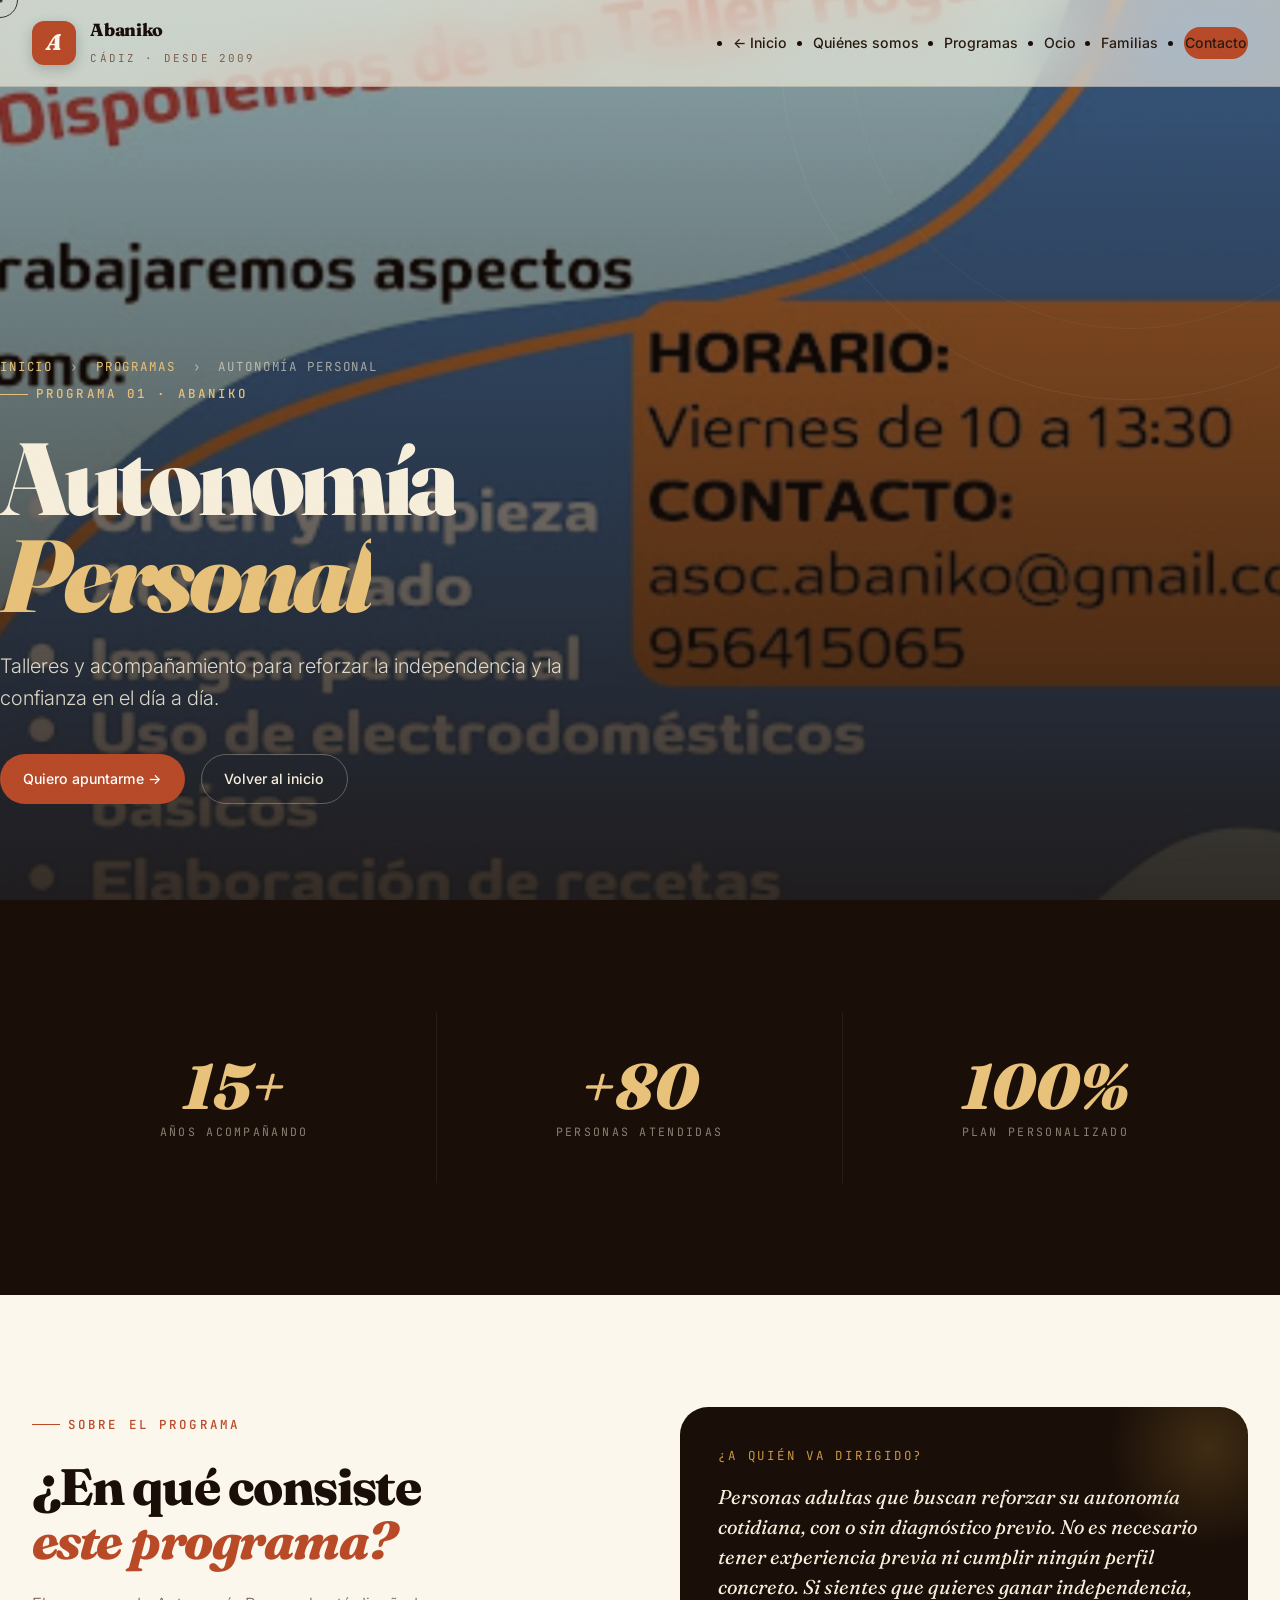
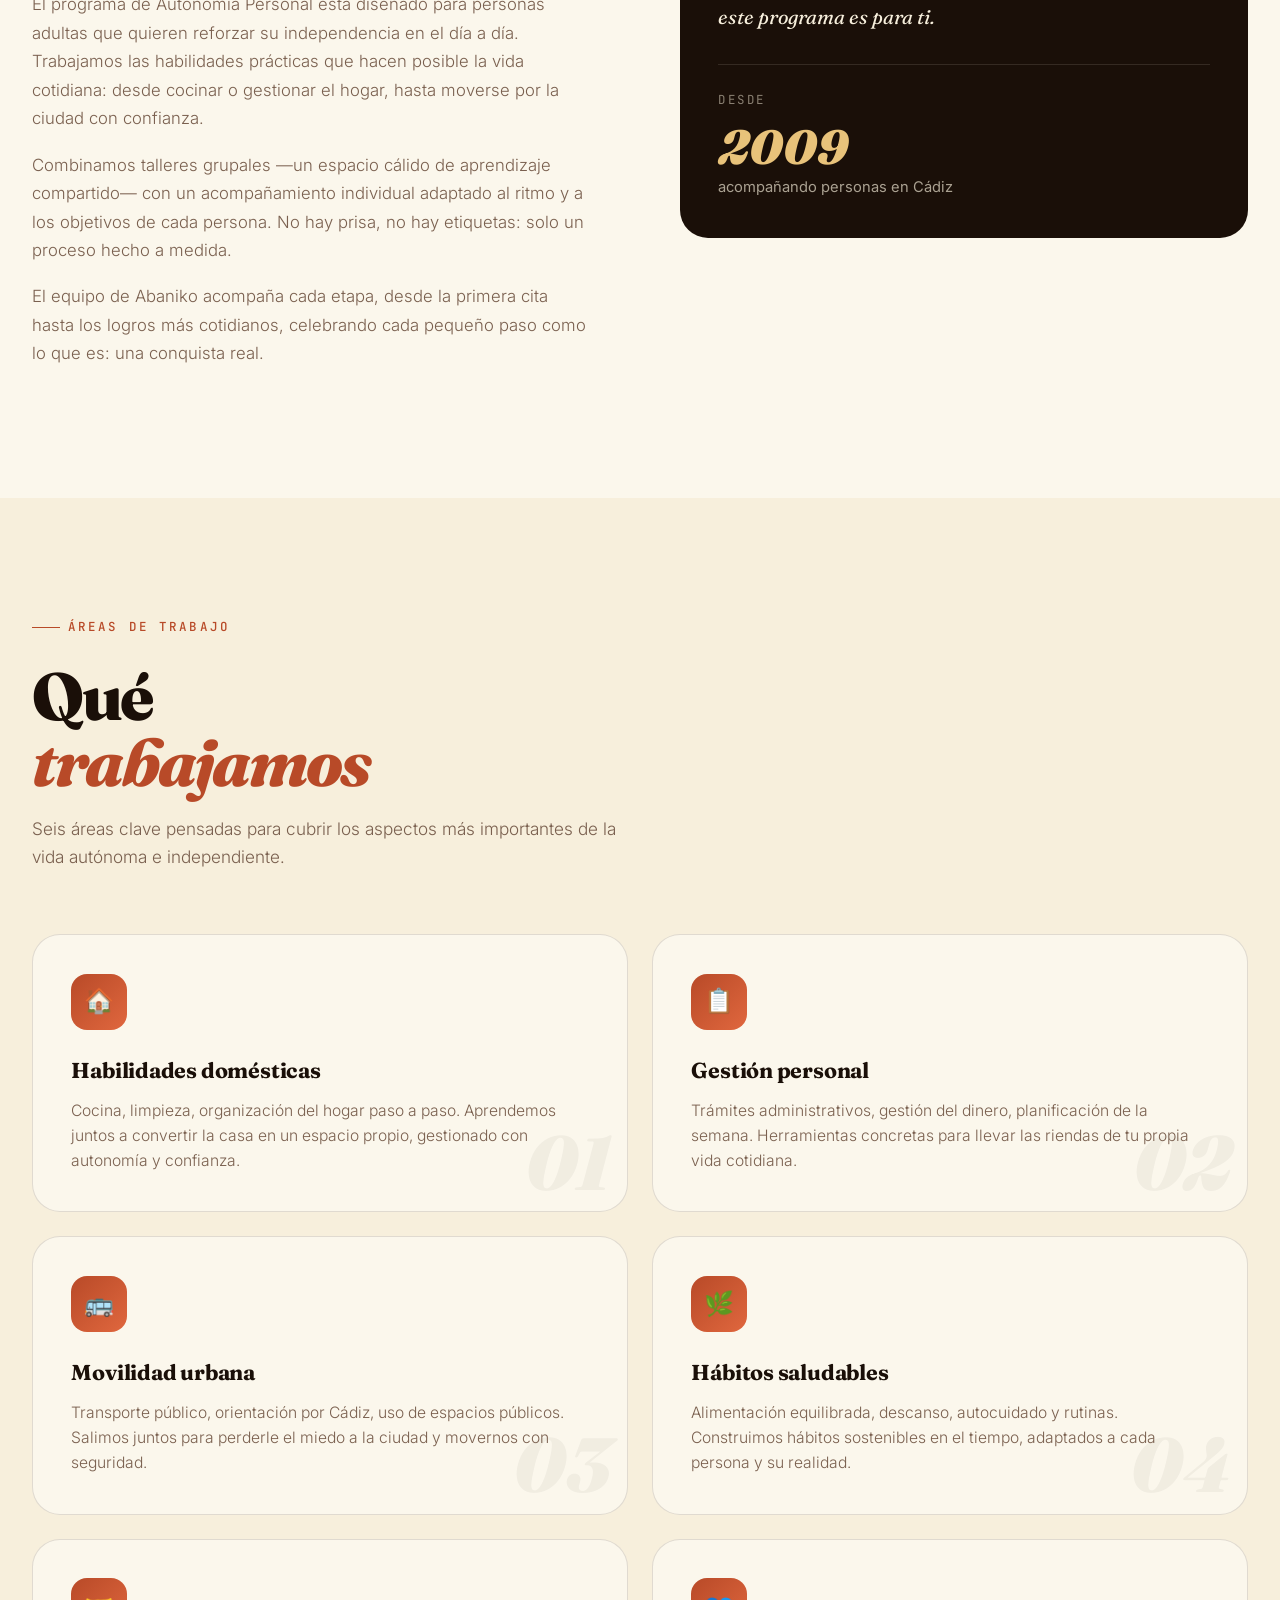
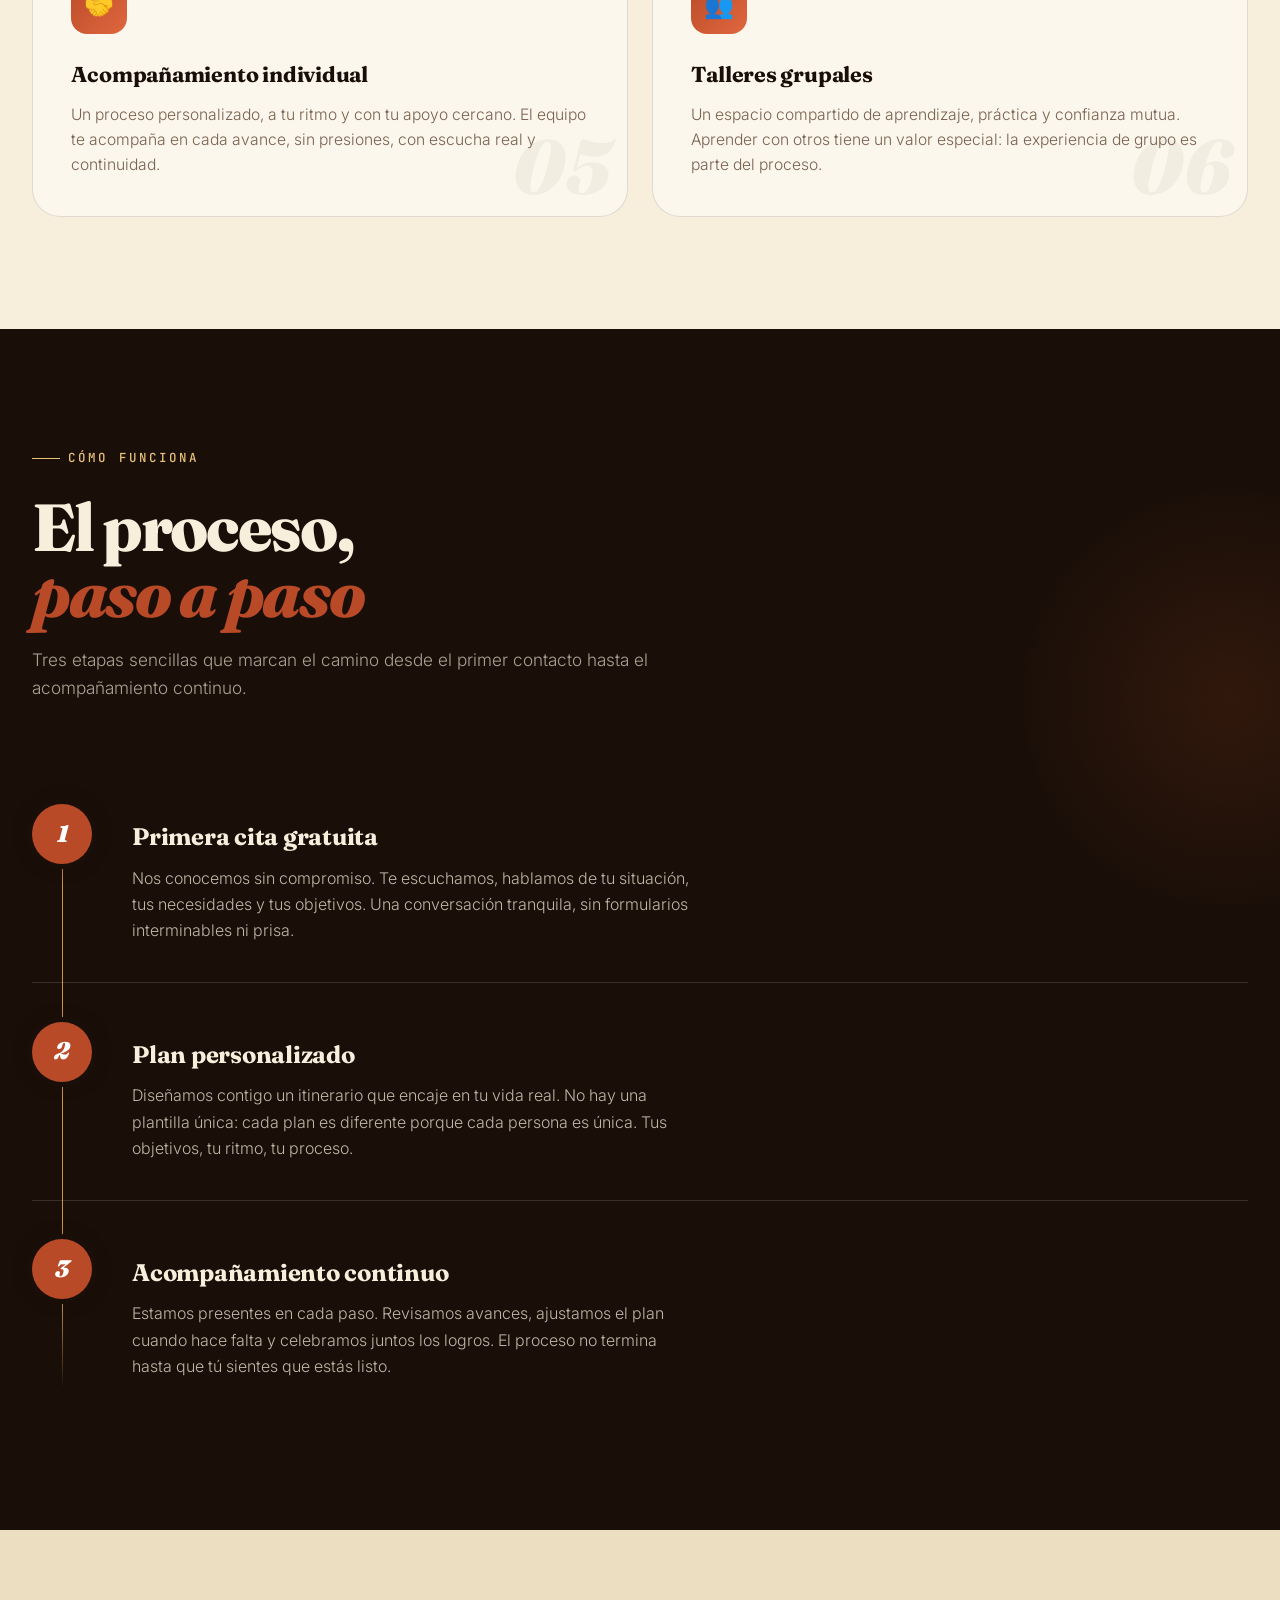
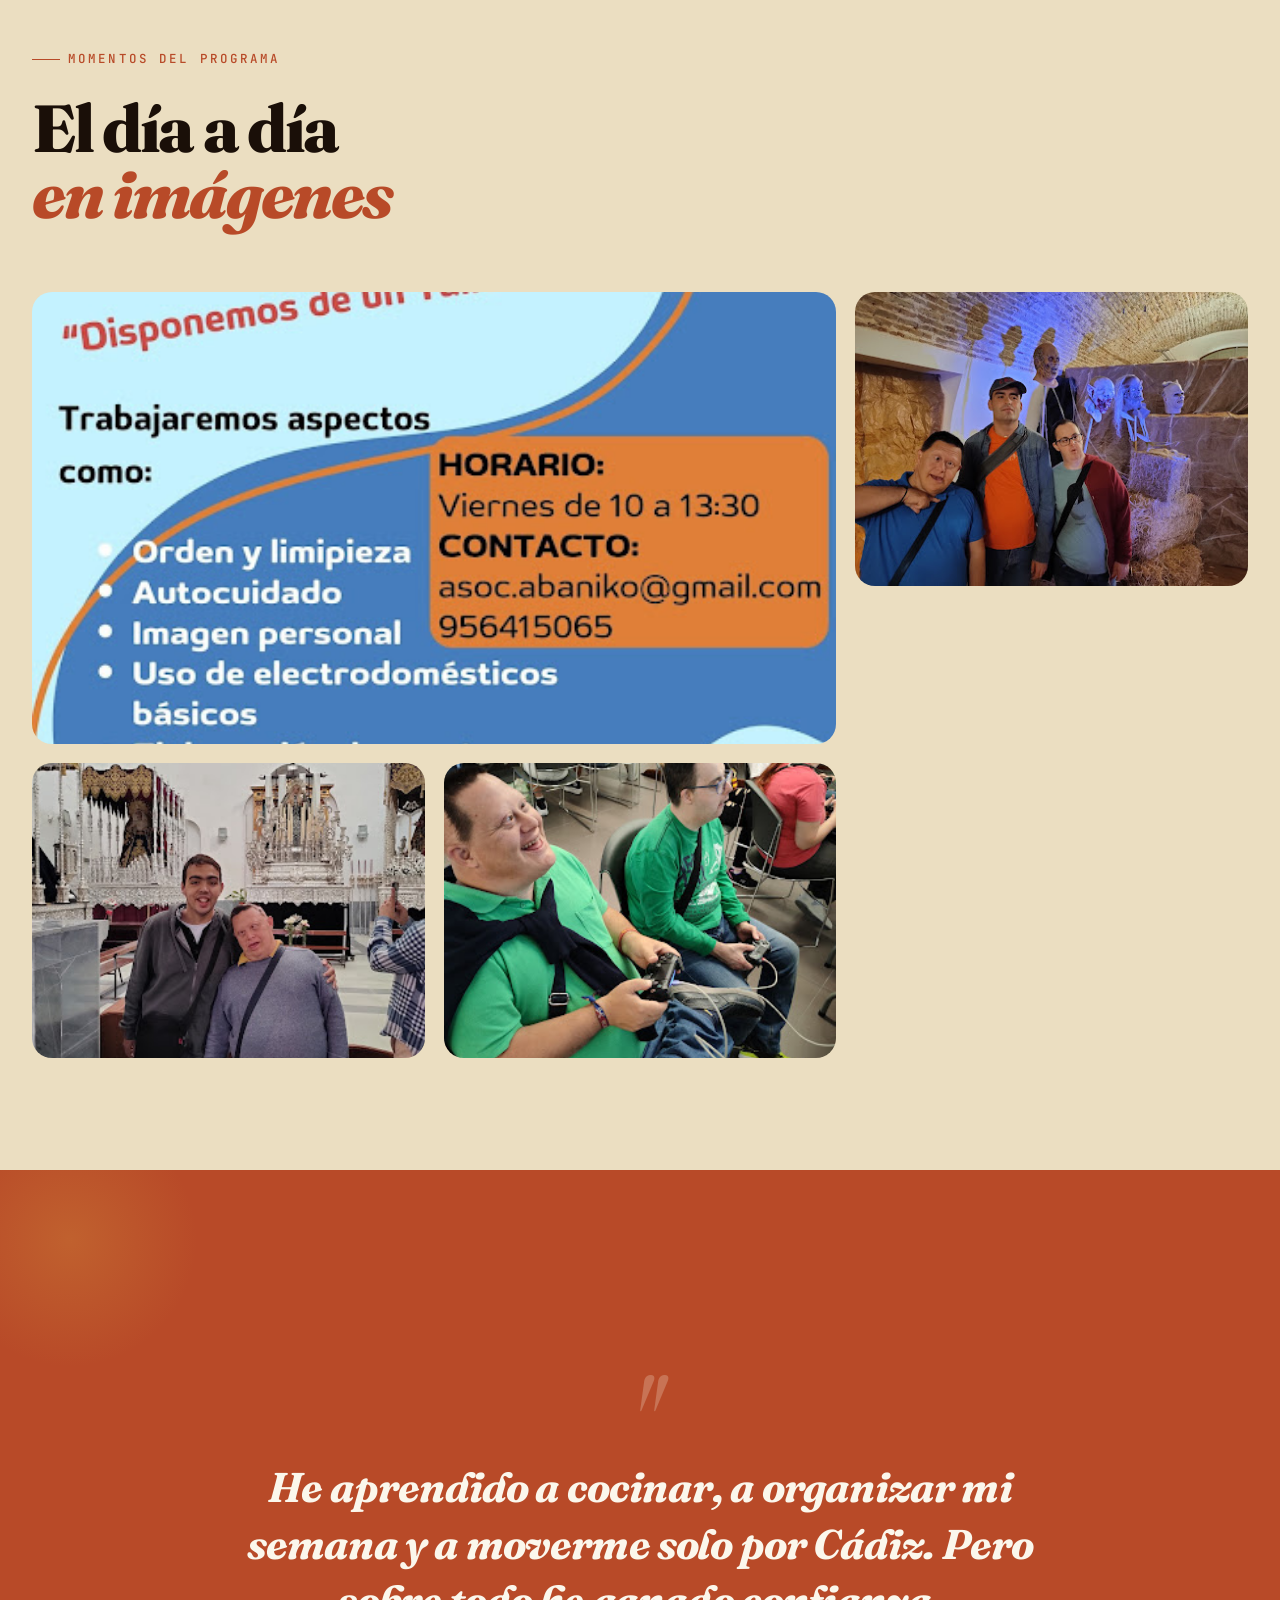
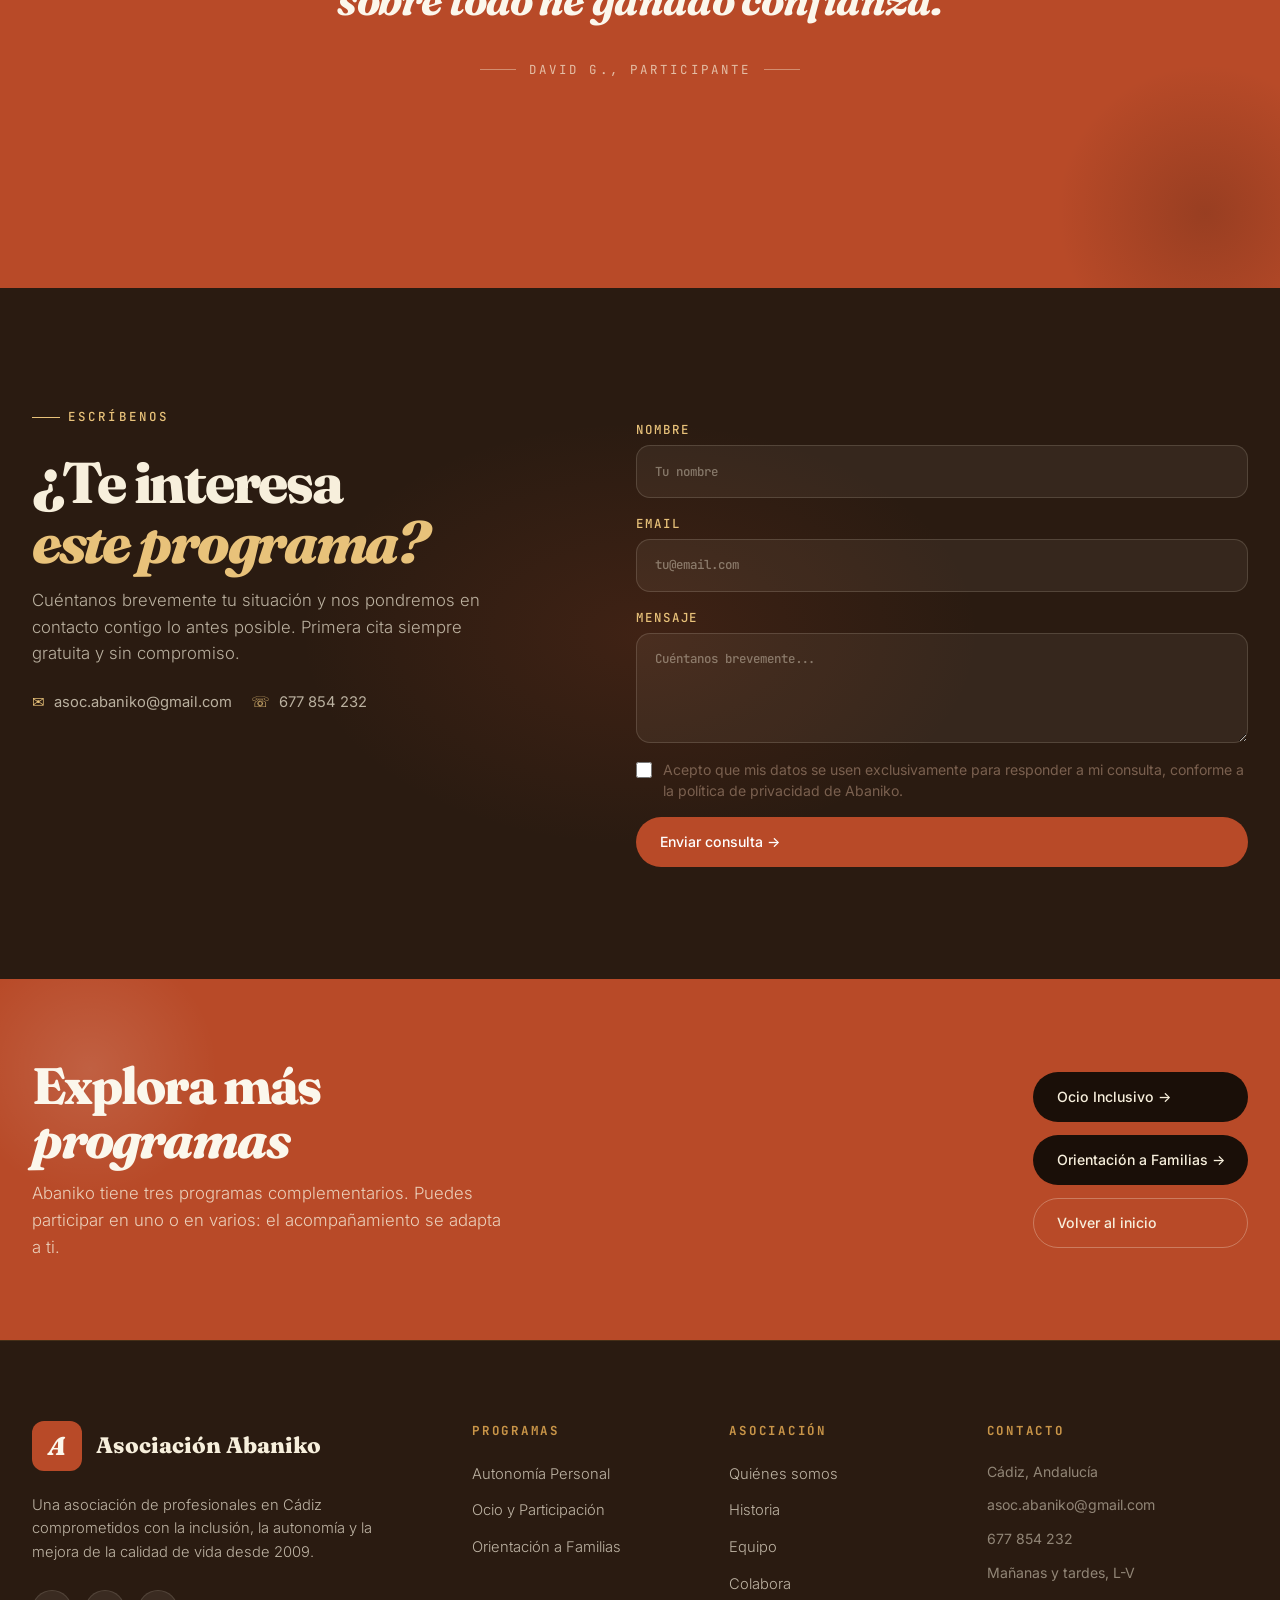
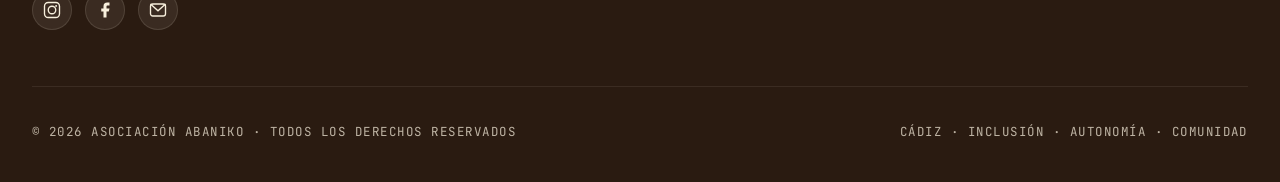
==== autonomia.html @ 0190e22e "actualizado" ====
<!DOCTYPE html>
<html lang="es">
<head>
<meta charset="UTF-8">
<meta name="viewport" content="width=device-width, initial-scale=1.0">
<meta name="description" content="Programa de Autonomía Personal · Asociación Abaniko, Cádiz. Talleres y acompañamiento para reforzar la independencia y la confianza en el día a día.">
<meta name="keywords" content="autonomía personal, Asociación Abaniko, talleres independencia, habilidades domésticas, Cádiz, discapacidad, acompañamiento">
<meta name="author" content="Asociación Abaniko">
<meta name="robots" content="index, follow">
<meta name="theme-color" content="#B84A28">
<title>Autonomía Personal · Asociación Abaniko</title>

<!-- Open Graph -->
<meta property="og:type" content="website">
<meta property="og:locale" content="es_ES">
<meta property="og:url" content="https://www.asociacionabaniko.org/autonomia.html">
<meta property="og:title" content="Autonomía Personal · Asociación Abaniko">
<meta property="og:description" content="Talleres y acompañamiento para reforzar la independencia y la confianza en el día a día. Asociación Abaniko, Cádiz.">
<meta property="og:site_name" content="Asociación Abaniko">
<meta property="og:image" content="https://www.asociacionabaniko.org/assets/images/autonomia-domestica.jpg">
<meta property="og:image:width" content="1200">
<meta property="og:image:height" content="630">

<!-- Twitter Card -->
<meta name="twitter:card" content="summary_large_image">
<meta name="twitter:title" content="Autonomía Personal · Asociación Abaniko">
<meta name="twitter:description" content="Talleres y acompañamiento para reforzar la independencia en el día a día. Abaniko, Cádiz.">
<meta name="twitter:image" content="https://www.asociacionabaniko.org/assets/images/autonomia-domestica.jpg">

<link rel="canonical" href="https://www.asociacionabaniko.org/autonomia.html">
<link rel="manifest" href="manifest.json">

<script type="application/ld+json">
{
  "@context": "https://schema.org",
  "@graph": [
    {
      "@type": "NGO",
      "@id": "https://www.asociacionabaniko.org/#org",
      "name": "Asociación Abaniko",
      "url": "https://www.asociacionabaniko.org",
      "telephone": "+34677854232",
      "email": "asoc.abaniko@gmail.com",
      "foundingDate": "2009",
      "address": { "@type": "PostalAddress", "addressLocality": "Cádiz", "addressRegion": "Andalucía", "addressCountry": "ES" },
      "sameAs": ["https://www.instagram.com/asociacionabaniko/", "https://www.facebook.com/asociacionabaniko"]
    },
    {
      "@type": "WebPage",
      "url": "https://www.asociacionabaniko.org/autonomia.html",
      "name": "Autonomía Personal · Asociación Abaniko",
      "description": "Talleres y acompañamiento para reforzar la independencia y la confianza en el día a día.",
      "inLanguage": "es",
      "publisher": { "@id": "https://www.asociacionabaniko.org/#org" }
    }
  ]
}
</script>
<link rel="icon" type="image/svg+xml" href="data:image/svg+xml,%3Csvg xmlns='http://www.w3.org/2000/svg' viewBox='0 0 32 32'%3E%3Crect width='32' height='32' rx='8' fill='%23B84A28'/%3E%3Ctext x='16' y='24' text-anchor='middle' font-family='Georgia%2C serif' font-size='22' font-weight='900' font-style='italic' fill='%23F7EFDC'%3EA%3C%2Ftext%3E%3C%2Fsvg%3E">

<link rel="preconnect" href="https://fonts.googleapis.com">
<link rel="preconnect" href="https://fonts.gstatic.com" crossorigin>
<link href="https://fonts.googleapis.com/css2?family=Fraunces:ital,opsz,wght@0,9..144,400;0,9..144,600;0,9..144,800;0,9..144,900;1,9..144,700;1,9..144,900&family=Inter:wght@300;400;500;600&family=JetBrains+Mono:wght@400;500&display=swap" rel="stylesheet">

<link rel="stylesheet" href="assets/program-page.css">

<style>
  :root {
    --page-accent:   #B84A28;
    --page-accent-d: #7E2F18;
    --page-accent-l: #E0673E;
  }
</style>
</head>
<body>

<!-- Skip to content -->
<a href="#main-content" class="skip-nav">Saltar al contenido</a>

<!-- Cursor -->
<div id="cursor" aria-hidden="true"></div>
<div id="cursor-dot" aria-hidden="true"></div>

<!-- Scroll progress -->
<div id="scroll-progress" role="progressbar" aria-hidden="true"></div>

<!-- Back to top -->
<button id="back-top" aria-label="Volver arriba">↑</button>

<!-- Floating contact -->
<div class="float-contact" id="floatContact" aria-label="Contacto rápido">
  <a href="https://wa.me/34677854232?text=Hola%2C%20me%20interesa%20saber%20m%C3%A1s%20sobre%20los%20programas%20de%20Abaniko"
     class="float-contact-btn fc-wa" data-tip="WhatsApp"
     aria-label="Contactar por WhatsApp" target="_blank" rel="noopener">
    <svg viewBox="0 0 24 24" width="24" height="24" fill="#fff" aria-hidden="true"><path d="M17.472 14.382c-.297-.149-1.758-.867-2.03-.967-.273-.099-.471-.148-.67.15-.197.297-.767.966-.94 1.164-.173.199-.347.223-.644.075-.297-.15-1.255-.463-2.39-1.475-.883-.788-1.48-1.761-1.653-2.059-.173-.297-.018-.458.13-.606.134-.133.298-.347.446-.52.149-.174.198-.298.298-.497.099-.198.05-.371-.025-.52-.075-.149-.669-1.612-.916-2.207-.242-.579-.487-.5-.669-.51-.173-.008-.371-.01-.57-.01-.198 0-.52.074-.792.372-.272.297-1.04 1.016-1.04 2.479 0 1.462 1.065 2.875 1.213 3.074.149.198 2.096 3.2 5.077 4.487.709.306 1.262.489 1.694.625.712.227 1.36.195 1.871.118.571-.085 1.758-.719 2.006-1.413.248-.694.248-1.289.173-1.413-.074-.124-.272-.198-.57-.347m-5.421 7.403h-.004a9.87 9.87 0 01-5.031-1.378l-.361-.214-3.741.982.998-3.648-.235-.374a9.86 9.86 0 01-1.51-5.26c.001-5.45 4.436-9.884 9.888-9.884 2.64 0 5.122 1.03 6.988 2.898a9.825 9.825 0 012.893 6.994c-.003 5.45-4.437 9.884-9.885 9.884m8.413-18.297A11.815 11.815 0 0012.05 0C5.495 0 .16 5.335.157 11.892c0 2.096.547 4.142 1.588 5.945L.057 24l6.305-1.654a11.882 11.882 0 005.683 1.448h.005c6.554 0 11.89-5.335 11.893-11.893a11.821 11.821 0 00-3.48-8.413z"/></svg>
  </a>
  <a href="tel:+34677854232" class="float-contact-btn fc-ph" data-tip="Llamar"
     aria-label="Llamar a Abaniko">
    <svg viewBox="0 0 24 24" width="22" height="22" fill="none" stroke="#fff" stroke-width="2" stroke-linecap="round" stroke-linejoin="round" aria-hidden="true"><path d="M22 16.92v3a2 2 0 01-2.18 2 19.79 19.79 0 01-8.63-3.07A19.5 19.5 0 013.7 10.16a19.79 19.79 0 01-3.07-8.67A2 2 0 012.61 2h3a2 2 0 012 1.72 12.84 12.84 0 00.7 2.81 2 2 0 01-.45 2.11L6.91 9.57a16 16 0 006 6l.94-.94a2 2 0 012.11-.45 12.84 12.84 0 002.81.7A2 2 0 0122 16.92z"/></svg>
  </a>
</div>

<!-- ════════════ HEADER ════════════ -->
<header class="site-header" id="siteHeader" role="banner">
  <nav class="nav-inner" aria-label="Navegación principal">
    <a href="index.html" class="brand" aria-label="Asociación Abaniko — Inicio">
      <div class="brand-mark" aria-hidden="true">A</div>
      <div class="brand-text">
        <strong>Abaniko</strong>
        <span>Cádiz · Desde 2009</span>
      </div>
    </a>

    <button class="nav-toggle" id="navToggle" aria-expanded="false" aria-controls="navLinks" aria-label="Abrir menú">
      <span></span><span></span><span></span>
    </button>

    <ul class="nav-links" id="navLinks" role="list">
      <li><a href="index.html">← Inicio</a></li>
      <li><a href="index.html#quienes-somos">Quiénes somos</a></li>
      <li><a href="index.html#programas">Programas</a></li>
      <li><a href="ocio.html">Ocio</a></li>
      <li><a href="familias.html">Familias</a></li>
      <li><a href="#contacto" class="btn btn-primary"><span>Contacto</span></a></li>
    </ul>
  </nav>
</header>

<main id="main-content">

<!-- ════════════ HERO ════════════ -->
<section class="pp-hero" aria-labelledby="hero-title">
  <div class="pp-hero-bg" style="background-image: url('assets/images/autonomia-domestica.jpg');" role="img" aria-label="Persona practicando habilidades domésticas"></div>
  <div class="pp-hero-overlay" aria-hidden="true"></div>
  <div class="pp-hero-arc" aria-hidden="true"></div>

  <div class="pp-hero-content shell">
    <div class="pp-breadcrumb" aria-label="Miga de pan">
      <a href="index.html">Inicio</a>
      <span aria-hidden="true">›</span>
      <a href="index.html#programas">Programas</a>
      <span aria-hidden="true">›</span>
      Autonomía Personal
    </div>

    <span class="eyebrow">Programa 01 · Abaniko</span>

    <h1 id="hero-title">
      <span class="sw-word"><span class="sw-inner">Autonomía</span></span>
      <br>
      <em><span class="sw-word"><span class="sw-inner">Personal</span></span></em>
    </h1>

    <p class="pp-hero-subtitle">
      Talleres y acompañamiento para reforzar la independencia y la confianza en el día a día.
    </p>

    <div class="pp-hero-actions">
      <a href="#contacto" class="btn btn-primary"><span>Quiero apuntarme →</span></a>
      <a href="index.html" class="btn btn-outline-light"><span>Volver al inicio</span></a>
    </div>
  </div>
</section>

<!-- ════════════ NUMBERS ════════════ -->
<section class="pp-numbers" aria-label="Cifras del programa">
  <div class="shell pp-numbers-grid">
    <div class="pp-number-item">
      <span class="pp-number-val"><span class="pn-counter" data-target="15">0</span>+</span>
      <span class="pp-number-label">Años acompañando</span>
    </div>
    <div class="pp-number-item">
      <span class="pp-number-val">+<span class="pn-counter" data-target="80">0</span></span>
      <span class="pp-number-label">Personas atendidas</span>
    </div>
    <div class="pp-number-item">
      <span class="pp-number-val"><span class="pn-counter" data-target="100">0</span>%</span>
      <span class="pp-number-label">Plan personalizado</span>
    </div>
  </div>
</section>

<!-- ════════════ ABOUT ════════════ -->
<section class="pp-about" id="sobre-el-programa" aria-labelledby="about-title">
  <div class="shell pp-about-grid">

    <div class="pp-about-text reveal">
      <span class="eyebrow">Sobre el programa</span>
      <h2 id="about-title">¿En qué consiste<br><em>este programa?</em></h2>
      <p>
        El programa de Autonomía Personal está diseñado para personas adultas que quieren reforzar su independencia en el día a día. Trabajamos las habilidades prácticas que hacen posible la vida cotidiana: desde cocinar o gestionar el hogar, hasta moverse por la ciudad con confianza.
      </p>
      <p>
        Combinamos talleres grupales —un espacio cálido de aprendizaje compartido— con un acompañamiento individual adaptado al ritmo y a los objetivos de cada persona. No hay prisa, no hay etiquetas: solo un proceso hecho a medida.
      </p>
      <p>
        El equipo de Abaniko acompaña cada etapa, desde la primera cita hasta los logros más cotidianos, celebrando cada pequeño paso como lo que es: una conquista real.
      </p>
    </div>

    <div class="pp-highlight reveal d2">
      <span class="pp-highlight-label">¿A quién va dirigido?</span>
      <p>
        Personas adultas que buscan reforzar su autonomía cotidiana, con o sin diagnóstico previo. No es necesario tener experiencia previa ni cumplir ningún perfil concreto. Si sientes que quieres ganar independencia, este programa es para ti.
      </p>
      <div style="margin-top: 2rem; padding-top: 1.6rem; border-top: 1px solid rgba(247,239,220,.12);">
        <span style="font-family: 'JetBrains Mono', monospace; font-size: .78rem; letter-spacing: .2em; text-transform: uppercase; color: rgba(247,239,220,.5); display: block; margin-bottom: .8rem;">Desde</span>
        <span style="font-family: 'Fraunces', serif; font-size: 3rem; font-weight: 900; font-style: italic; color: var(--ocre-l); line-height: 1;">2009</span>
        <span style="display: block; color: rgba(247,239,220,.65); font-size: .92rem; margin-top: .3rem;">acompañando personas en Cádiz</span>
      </div>
    </div>

  </div>
</section>

<!-- ════════════ FEATURES ════════════ -->
<section class="pp-features" id="que-trabajamos" aria-labelledby="features-title">
  <div class="shell">
    <div class="section-head reveal">
      <span class="eyebrow">Áreas de trabajo</span>
      <h2 id="features-title">Qué<br><em>trabajamos</em></h2>
      <p>Seis áreas clave pensadas para cubrir los aspectos más importantes de la vida autónoma e independiente.</p>
    </div>

    <div class="pp-features-grid">

      <article class="pp-feature-card reveal d1">
        <div class="pp-feature-icon" aria-hidden="true">🏠</div>
        <h3>Habilidades domésticas</h3>
        <p>Cocina, limpieza, organización del hogar paso a paso. Aprendemos juntos a convertir la casa en un espacio propio, gestionado con autonomía y confianza.</p>
      </article>

      <article class="pp-feature-card reveal d2">
        <div class="pp-feature-icon" aria-hidden="true">📋</div>
        <h3>Gestión personal</h3>
        <p>Trámites administrativos, gestión del dinero, planificación de la semana. Herramientas concretas para llevar las riendas de tu propia vida cotidiana.</p>
      </article>

      <article class="pp-feature-card reveal d1">
        <div class="pp-feature-icon" aria-hidden="true">🚌</div>
        <h3>Movilidad urbana</h3>
        <p>Transporte público, orientación por Cádiz, uso de espacios públicos. Salimos juntos para perderle el miedo a la ciudad y movernos con seguridad.</p>
      </article>

      <article class="pp-feature-card reveal d2">
        <div class="pp-feature-icon" aria-hidden="true">🌿</div>
        <h3>Hábitos saludables</h3>
        <p>Alimentación equilibrada, descanso, autocuidado y rutinas. Construimos hábitos sostenibles en el tiempo, adaptados a cada persona y su realidad.</p>
      </article>

      <article class="pp-feature-card reveal d1">
        <div class="pp-feature-icon" aria-hidden="true">🤝</div>
        <h3>Acompañamiento individual</h3>
        <p>Un proceso personalizado, a tu ritmo y con tu apoyo cercano. El equipo te acompaña en cada avance, sin presiones, con escucha real y continuidad.</p>
      </article>

      <article class="pp-feature-card reveal d2">
        <div class="pp-feature-icon" aria-hidden="true">👥</div>
        <h3>Talleres grupales</h3>
        <p>Un espacio compartido de aprendizaje, práctica y confianza mutua. Aprender con otros tiene un valor especial: la experiencia de grupo es parte del proceso.</p>
      </article>

    </div>
  </div>
</section>

<!-- ════════════ STEPS ════════════ -->
<section class="pp-steps" id="como-funciona" aria-labelledby="steps-title">
  <div class="shell">
    <div class="section-head reveal">
      <span class="eyebrow">Cómo funciona</span>
      <h2 id="steps-title">El proceso,<br><em>paso a paso</em></h2>
      <p>Tres etapas sencillas que marcan el camino desde el primer contacto hasta el acompañamiento continuo.</p>
    </div>

    <ol class="pp-steps-list" aria-label="Pasos del programa">

      <li class="pp-step reveal d1">
        <div class="pp-step-num" aria-hidden="true">1</div>
        <div class="pp-step-content">
          <h3>Primera cita gratuita</h3>
          <p>Nos conocemos sin compromiso. Te escuchamos, hablamos de tu situación, tus necesidades y tus objetivos. Una conversación tranquila, sin formularios interminables ni prisa.</p>
        </div>
      </li>

      <li class="pp-step reveal d2">
        <div class="pp-step-num" aria-hidden="true">2</div>
        <div class="pp-step-content">
          <h3>Plan personalizado</h3>
          <p>Diseñamos contigo un itinerario que encaje en tu vida real. No hay una plantilla única: cada plan es diferente porque cada persona es única. Tus objetivos, tu ritmo, tu proceso.</p>
        </div>
      </li>

      <li class="pp-step reveal d3">
        <div class="pp-step-num" aria-hidden="true">3</div>
        <div class="pp-step-content">
          <h3>Acompañamiento continuo</h3>
          <p>Estamos presentes en cada paso. Revisamos avances, ajustamos el plan cuando hace falta y celebramos juntos los logros. El proceso no termina hasta que tú sientes que estás listo.</p>
        </div>
      </li>

    </ol>
  </div>
</section>

<!-- ════════════ GALLERY ════════════ -->
<section class="pp-gallery" id="galeria" aria-labelledby="gallery-title">
  <div class="shell">
    <div class="section-head reveal">
      <span class="eyebrow">Momentos del programa</span>
      <h2 id="gallery-title">El día a día<br><em>en imágenes</em></h2>
    </div>

    <div class="pp-gallery-grid">
      <figure class="pp-gallery-item reveal d1">
        <img src="assets/images/autonomia-domestica.jpg" alt="Participante practicando habilidades domésticas" loading="lazy">
        <figcaption class="pp-gallery-overlay">Habilidades domésticas</figcaption>
      </figure>
      <figure class="pp-gallery-item reveal d2">
        <img src="assets/images/actividad-08.jpg" alt="Actividad grupal del programa" loading="lazy">
        <figcaption class="pp-gallery-overlay">Taller grupal</figcaption>
      </figure>
      <figure class="pp-gallery-item reveal d3">
        <img src="assets/images/actividad-09.jpg" alt="Sesión de acompañamiento individual" loading="lazy">
        <figcaption class="pp-gallery-overlay">Acompañamiento</figcaption>
      </figure>
      <figure class="pp-gallery-item reveal d4">
        <img src="assets/images/actividad-10.jpg" alt="Actividad del programa de autonomía" loading="lazy">
        <figcaption class="pp-gallery-overlay">Autonomía en la ciudad</figcaption>
      </figure>
    </div>
  </div>
</section>

<!-- ════════════ QUOTE ════════════ -->
<section class="pp-quote" aria-label="Testimonio de participante">
  <div class="pp-quote-inner">
    <span class="pp-quote-mark" aria-hidden="true">"</span>
    <blockquote>
      He aprendido a cocinar, a organizar mi semana y a moverme solo por Cádiz. Pero sobre todo he ganado confianza.
    </blockquote>
    <p class="pp-quote-author">David G., Participante</p>
  </div>
</section>

<!-- ════════════ CONTACT CTA ════════════ -->
<section class="pp-cta" id="contacto" aria-labelledby="cta-title">
  <div class="shell">
    <div class="pp-cta-inner">
      <div class="pp-cta-text reveal">
        <span class="eyebrow">Escríbenos</span>
        <h2 id="cta-title">¿Te interesa<br><em>este programa?</em></h2>
        <p>Cuéntanos brevemente tu situación y nos pondremos en contacto contigo lo antes posible. Primera cita siempre gratuita y sin compromiso.</p>
        <div style="margin-top: 1.5rem; display: flex; gap: 1.2rem; flex-wrap: wrap;">
          <div style="display: flex; align-items: center; gap: .6rem; color: rgba(247,239,220,.7); font-size: .92rem;">
            <span style="color: var(--ocre-l);">✉</span>
            <span>asoc.abaniko@gmail.com</span>
          </div>
          <div style="display: flex; align-items: center; gap: .6rem; color: rgba(247,239,220,.7); font-size: .92rem;">
            <span style="color: var(--ocre-l);">☏</span>
            <span>677 854 232</span>
          </div>
        </div>
      </div>

      <form class="pp-cta-form reveal d2" id="ctaForm" novalidate aria-label="Formulario de contacto">
        <div id="cta-error" class="form-error" role="alert" aria-live="assertive" aria-atomic="true"></div>
        <label>
          Nombre
          <input type="text" name="name" required placeholder="Tu nombre">
        </label>
        <label>
          Email
          <input type="email" name="email" required placeholder="tu@email.com">
        </label>
        <label>
          Mensaje
          <textarea name="message" required placeholder="Cuéntanos brevemente..."></textarea>
        </label>
        <div class="gdpr-row">
          <input type="checkbox" id="gdpr-cta" name="gdpr" required>
          <label for="gdpr-cta">Acepto que mis datos se usen exclusivamente para responder a mi consulta, conforme a la política de privacidad de Abaniko.</label>
        </div>
        <button type="submit" class="btn btn-primary"><span>Enviar consulta →</span></button>
      </form>
    </div>
  </div>
</section>

</main>

<!-- ════════════ PREFOOTER ════════════ -->
<section class="prefooter-cta" aria-label="Más programas de Abaniko">
  <div class="shell pfc-inner">
    <div class="pfc-text">
      <h2>Explora más<br><em>programas</em></h2>
      <p>Abaniko tiene tres programas complementarios. Puedes participar en uno o en varios: el acompañamiento se adapta a ti.</p>
    </div>
    <div class="pfc-btns">
      <a href="ocio.html" class="btn btn-dark"><span>Ocio Inclusivo →</span></a>
      <a href="familias.html" class="btn btn-dark"><span>Orientación a Familias →</span></a>
      <a href="index.html" class="btn btn-outline-light"><span>Volver al inicio</span></a>
    </div>
  </div>
</section>

<!-- ════════════ FOOTER ════════════ -->
<footer class="site-footer" role="contentinfo">
  <div class="shell">
    <div class="footer-top">
      <div class="footer-brand">
        <div class="fb-logo">
          <div class="fb-mark" aria-hidden="true">A</div>
          <h4>Asociación Abaniko</h4>
        </div>
        <p>Una asociación de profesionales en Cádiz comprometidos con la inclusión, la autonomía y la mejora de la calidad de vida desde 2009.</p>
        <div class="social-row">
          <a href="https://www.instagram.com/asociacionabaniko/" aria-label="Instagram de Abaniko" target="_blank" rel="noopener">
            <svg viewBox="0 0 24 24" width="18" height="18" fill="none" stroke="currentColor" stroke-width="1.8" aria-hidden="true"><rect x="2" y="2" width="20" height="20" rx="5"/><circle cx="12" cy="12" r="5"/><circle cx="17.5" cy="6.5" r="1.3" fill="currentColor" stroke="none"/></svg>
          </a>
          <a href="https://www.facebook.com/asociacionabaniko" aria-label="Facebook de Abaniko" target="_blank" rel="noopener">
            <svg viewBox="0 0 24 24" width="18" height="18" fill="currentColor" aria-hidden="true"><path d="M18 2h-3a5 5 0 0 0-5 5v3H7v4h3v8h4v-8h3l1-4h-4V7a1 1 0 0 1 1-1h3z"/></svg>
          </a>
          <a href="mailto:asoc.abaniko@gmail.com" aria-label="Enviar email a Abaniko">
            <svg viewBox="0 0 24 24" width="18" height="18" fill="none" stroke="currentColor" stroke-width="1.8" aria-hidden="true"><rect x="2" y="4" width="20" height="16" rx="3"/><polyline points="2,4 12,13 22,4"/></svg>
          </a>
        </div>
      </div>

      <div class="footer-col">
        <h5>Programas</h5>
        <ul>
          <li><a href="autonomia.html" aria-current="page">Autonomía Personal</a></li>
          <li><a href="ocio.html">Ocio y Participación</a></li>
          <li><a href="familias.html">Orientación a Familias</a></li>
        </ul>
      </div>

      <div class="footer-col">
        <h5>Asociación</h5>
        <ul>
          <li><a href="index.html#quienes-somos">Quiénes somos</a></li>
          <li><a href="index.html#historia">Historia</a></li>
          <li><a href="index.html#equipo">Equipo</a></li>
          <li><a href="index.html#colabora">Colabora</a></li>
        </ul>
      </div>

      <div class="footer-col">
        <h5>Contacto</h5>
        <ul>
          <li>Cádiz, Andalucía</li>
          <li>asoc.abaniko@gmail.com</li>
          <li>677 854 232</li>
          <li>Mañanas y tardes, L-V</li>
        </ul>
      </div>
    </div>

    <div class="footer-bottom">
      <span>© 2026 ASOCIACIÓN ABANIKO · TODOS LOS DERECHOS RESERVADOS</span>
      <span>CÁDIZ · INCLUSIÓN · AUTONOMÍA · COMUNIDAD</span>
    </div>
  </div>
</footer>

<!-- ════════════ LIGHTBOX ════════════ -->
<div id="lightbox" class="lightbox" role="dialog" aria-modal="true" aria-label="Imagen ampliada">
  <button class="lb-close" aria-label="Cerrar imagen">
    <svg viewBox="0 0 24 24" width="20" height="20" fill="none" stroke="currentColor" stroke-width="2.2" aria-hidden="true"><line x1="18" y1="6" x2="6" y2="18"/><line x1="6" y1="6" x2="18" y2="18"/></svg>
  </button>
  <button class="lb-prev" aria-label="Imagen anterior">‹</button>
  <button class="lb-next" aria-label="Imagen siguiente">›</button>
  <figure class="lb-figure">
    <img class="lb-img" src="" alt="">
    <figcaption class="lb-caption"></figcaption>
  </figure>
</div>

<script>
/* ─── CURSOR ─── */
const cursor    = document.getElementById('cursor');
const cursorDot = document.getElementById('cursor-dot');
let mx = 0, my = 0, cx = 0, cy = 0;
let clickScale = 1, targetClickScale = 1;

window.addEventListener('mousemove', e => {
  mx = e.clientX; my = e.clientY;
  cursorDot.style.transform = `translate(${mx}px,${my}px) translate(-50%,-50%)`;
});
document.addEventListener('mousedown', () => { targetClickScale = .74; });
document.addEventListener('mouseup',   () => { targetClickScale = 1; });

(function animCursor() {
  cx += (mx - cx) * 0.18;
  cy += (my - cy) * 0.18;
  clickScale += (targetClickScale - clickScale) * 0.22;
  cursor.style.transform = `translate(${cx}px,${cy}px) translate(-50%,-50%) scale(${clickScale.toFixed(3)})`;
  requestAnimationFrame(animCursor);
})();

document.querySelectorAll('a, button, .pp-feature-card, .pp-gallery-item').forEach(el => {
  el.addEventListener('mouseenter', () => document.body.classList.add('hover-link'));
  el.addEventListener('mouseleave', () => document.body.classList.remove('hover-link'));
});

/* ─── HEADER SCROLL + PROGRESS + BACK TOP ─── */
const siteHeader    = document.getElementById('siteHeader');
const scrollProgress = document.getElementById('scroll-progress');
const backTop       = document.getElementById('back-top');

window.addEventListener('scroll', () => {
  const sy = window.scrollY;
  siteHeader.classList.toggle('scrolled', sy > 60);
  const pct = sy / (document.documentElement.scrollHeight - window.innerHeight);
  scrollProgress.style.transform = `scaleX(${pct})`;
  backTop.classList.toggle('visible', sy > 500);
}, { passive: true });

backTop.addEventListener('click', () => window.scrollTo({ top: 0, behavior: 'smooth' }));

/* ─── MOBILE NAV ─── */
const navToggle = document.getElementById('navToggle');
const navLinks  = document.getElementById('navLinks');
navToggle.addEventListener('click', () => {
  const open = navToggle.classList.toggle('open');
  navLinks.classList.toggle('open', open);
  navToggle.setAttribute('aria-expanded', open);
  document.body.style.overflow = open ? 'hidden' : '';
});
navLinks.querySelectorAll('a').forEach(a => {
  a.addEventListener('click', () => {
    navToggle.classList.remove('open');
    navLinks.classList.remove('open');
    navToggle.setAttribute('aria-expanded', 'false');
    document.body.style.overflow = '';
  });
});

/* ─── REVEAL ─── */
const revealObs = new IntersectionObserver(entries => {
  entries.forEach(e => {
    if (e.isIntersecting) {
      e.target.classList.add('visible');
      revealObs.unobserve(e.target);
    }
  });
}, { threshold: 0.12, rootMargin: '0px 0px -50px 0px' });

document.querySelectorAll('.reveal, .reveal-x').forEach(el => revealObs.observe(el));

/* ─── SPLIT-WORD ANIMATION ─── */
const splitObs = new IntersectionObserver(entries => {
  entries.forEach(e => {
    if (e.isIntersecting) {
      const base = e.target.closest('.pp-hero') ? 700 : 0;
      e.target.querySelectorAll('.sw-inner').forEach((inner, i) => {
        setTimeout(() => inner.classList.add('sw-in'), base + i * 120);
      });
      splitObs.unobserve(e.target);
    }
  });
}, { threshold: 0.1 });

document.querySelectorAll('h1, h2').forEach(h => {
  if (h.querySelector('.sw-word')) splitObs.observe(h);
});

/* ─── HERO IMAGE: Ken Burns + Parallax ─── */
{
  const heroBg = document.querySelector('.pp-hero-bg');
  if (heroBg) {
    const KB = 10000, t0 = performance.now();
    let sy = 0, kbDone = false;
    window.addEventListener('scroll', () => {
      sy = window.scrollY;
      if (kbDone && sy < window.innerHeight * 1.5)
        heroBg.style.transform = `scale(1.08) translateY(${sy * 0.15}px)`;
    }, { passive: true });
    (function tick() {
      const elapsed = Math.min(performance.now() - t0, KB);
      const s = (1.18 - 0.1 * (elapsed / KB)).toFixed(4);
      if (sy < window.innerHeight * 1.5)
        heroBg.style.transform = `scale(${s}) translateY(${sy * 0.15}px)`;
      if (elapsed < KB) requestAnimationFrame(tick);
      else kbDone = true;
    })();
  }
}

/* ─── CONTACT FORM ─── */
document.getElementById('ctaForm').addEventListener('submit', e => {
  e.preventDefault();
  const errDiv = document.getElementById('cta-error');
  const fd = new FormData(e.target);
  if (!fd.get('gdpr')) {
    errDiv.textContent = 'Debes aceptar el uso de tus datos para enviar el formulario.';
    errDiv.classList.add('visible');
    return;
  }
  errDiv.textContent = ''; errDiv.classList.remove('visible');
  const name    = (fd.get('name')    || '').trim();
  const email   = (fd.get('email')   || '').trim();
  const message = (fd.get('message') || '').trim();
  const subject = encodeURIComponent('[Abaniko Web] Consulta sobre Autonomía Personal');
  const body    = encodeURIComponent(`Nombre: ${name}\nEmail: ${email}\n\nMensaje:\n${message}`);
  window.open(`mailto:asoc.abaniko@gmail.com?subject=${subject}&body=${body}`);
  const btn = e.target.querySelector('button[type="submit"] span');
  btn.textContent = '✓ Abriendo tu correo…';
  e.target.reset();
  setTimeout(() => { btn.textContent = 'Enviar consulta →'; }, 4000);
});

/* ─── MAGNETIC BUTTONS ─── */
const prefersReduced = window.matchMedia('(prefers-reduced-motion: reduce)').matches;
if (!prefersReduced) {
  document.querySelectorAll('.btn').forEach(btn => {
    btn.addEventListener('mousemove', e => {
      const r = btn.getBoundingClientRect();
      btn.style.transition = 'transform .1s';
      btn.style.transform = `translate(${(e.clientX-r.left-r.width/2)*.25}px,${(e.clientY-r.top-r.height/2)*.35}px)`;
    });
    btn.addEventListener('mouseleave', () => {
      btn.style.transition = 'transform .7s cubic-bezier(.23,1,.32,1)';
      btn.style.transform = '';
    });
  });
}

/* ─── FLOAT CONTACT ─── */
(function() {
  const fc = document.getElementById('floatContact');
  if (!fc) return;
  window.addEventListener('scroll', () => {
    fc.classList.toggle('fc-visible', window.scrollY > 350);
  }, { passive: true });
})();

/* ─── NUMBERS COUNTER ─── */
(function() {
  const ns = document.querySelector('.pp-numbers');
  if (!ns) return;
  let done = false;
  new IntersectionObserver(([e]) => {
    if (!e.isIntersecting || done) return;
    done = true;
    ns.querySelectorAll('.pn-counter').forEach(el => {
      const target = +el.dataset.target, dur = 1400, t0 = performance.now();
      (function step(now) {
        const p = Math.min((now - t0) / dur, 1);
        el.textContent = Math.round(p * target);
        if (p < 1) requestAnimationFrame(step);
      })(t0);
    });
  }, { threshold: 0.35 }).observe(ns);
})();

/* ─── ACTIVE NAV ─── */
(function() {
  const p = location.pathname.split('/').pop() || 'index.html';
  document.querySelectorAll('.nav-links a[href]').forEach(a => {
    const h = a.getAttribute('href');
    if (!h.includes('#') && h.split('/').pop() === p) a.classList.add('nav-active');
  });
})();

/* ─── LIGHTBOX ─── */
(function() {
  const lb = document.getElementById('lightbox');
  if (!lb) return;
  const lbImg  = lb.querySelector('.lb-img');
  const lbCap  = lb.querySelector('.lb-caption');
  const lbClose = lb.querySelector('.lb-close');
  const lbPrev  = lb.querySelector('.lb-prev');
  const lbNext  = lb.querySelector('.lb-next');
  const items   = [...document.querySelectorAll('.pp-gallery-item')];
  let idx = 0;

  function show(i) {
    idx = (i + items.length) % items.length;
    const img = items[idx].querySelector('img');
    const cap = items[idx].querySelector('.pp-gallery-overlay');
    lbImg.src = img.src; lbImg.alt = img.alt;
    lbCap.textContent = cap ? cap.textContent.trim() : '';
    lb.classList.add('lb-open');
    document.body.style.overflow = 'hidden';
    lbClose.focus();
  }
  function close() { lb.classList.remove('lb-open'); document.body.style.overflow = ''; }

  items.forEach((item, i) => item.addEventListener('click', () => show(i)));
  lbClose.addEventListener('click', close);
  lbPrev.addEventListener('click', () => show(idx - 1));
  lbNext.addEventListener('click', () => show(idx + 1));
  lb.addEventListener('click', e => { if (e.target === lb) close(); });
  document.addEventListener('keydown', e => {
    if (!lb.classList.contains('lb-open')) return;
    if (e.key === 'Escape')     close();
    if (e.key === 'ArrowRight') show(idx + 1);
    if (e.key === 'ArrowLeft')  show(idx - 1);
  });
})();
</script>
</body>
</html>
---- assets/program-page.css ----
/* ════════════════════════════════════════════════════════════
   ABANIKO · PROGRAM PAGES — shared stylesheet
   Fraunces · Inter · JetBrains Mono
   ════════════════════════════════════════════════════════════ */

@import url('https://fonts.googleapis.com/css2?family=Fraunces:ital,opsz,wght@0,9..144,400;0,9..144,600;0,9..144,800;0,9..144,900;1,9..144,700;1,9..144,900&family=Inter:wght@300;400;500;600&family=JetBrains+Mono:wght@400;500&display=swap');

/* ─────────────────── TOKENS ─────────────────── */
:root {
  --terracota:     #B84A28;
  --terracota-d:   #7E2F18;
  --terracota-l:   #E0673E;
  --verde:         #1B5E55;
  --verde-d:       #0F3A35;
  --verde-l:       #46A395;
  --ocre:          #C99548;
  --ocre-l:        #E8C27A;
  --ocre-d:        #8C6420;
  --crema:         #F7EFDC;
  --crema-d:       #EBDEC1;
  --crema-l:       #FBF7EC;
  --tinta:         #1A0F08;
  --tinta-2:       #2A1B11;
  --muted:         #7A604F;
  --line:          rgba(26,15,8,.12);
  --line-l:        rgba(247,239,220,.14);

  --r-xl:  28px;
  --r-lg:  20px;
  --r-md:  14px;
  --r-sm:  10px;

  --sh-card:   0 24px 64px -16px rgba(60,30,12,.18);
  --sh-card-h: 0 40px 96px -16px rgba(60,30,12,.28);
  --sh-soft:   0 12px 40px -12px rgba(60,30,12,.14);

  --ease:        cubic-bezier(.65,.05,.36,1);
  --ease-bounce: cubic-bezier(.34,1.56,.64,1);

  /* Per-page accent — override in <style> on each page */
  --page-accent:   var(--terracota);
  --page-accent-d: var(--terracota-d);
  --page-accent-l: var(--terracota-l);
}

/* ─────────────────── ENTRANCE KEYFRAMES ─────────────────── */
@keyframes ppFadeUp {
  from { opacity: 0; transform: translateY(28px); }
  to   { opacity: 1; transform: translateY(0); }
}
@keyframes ppOverlayIn {
  from { opacity: 0; }
  to   { opacity: 1; }
}
@keyframes ppArcSpin {
  to { transform: rotate(360deg); }
}

/* ─────────────────── RESET ─────────────────── */
*, *::before, *::after { box-sizing: border-box; margin: 0; padding: 0; }

html {
  scroll-behavior: smooth;
  -webkit-font-smoothing: antialiased;
  -moz-osx-font-smoothing: grayscale;
}

body {
  font-family: 'Inter', system-ui, sans-serif;
  font-weight: 400;
  background: var(--crema);
  color: var(--tinta);
  line-height: 1.6;
  overflow-x: hidden;
  cursor: none;
}

img { max-width: 100%; display: block; }
a   { color: inherit; text-decoration: none; cursor: none; }
button, input, textarea, select, label { cursor: none; }

/* ─────────────────── SCROLLBAR ─────────────────── */
::-webkit-scrollbar { width: 5px; }
::-webkit-scrollbar-track { background: transparent; }
::-webkit-scrollbar-thumb { background: var(--page-accent); border-radius: 999px; }
::selection { background: var(--page-accent); color: var(--crema-l); }

/* ─────────────────── GRAIN OVERLAY ─────────────────── */
body::before {
  content: '';
  position: fixed; inset: 0; z-index: 9996;
  pointer-events: none;
  background-image: url("data:image/svg+xml,%3Csvg viewBox='0 0 200 200' xmlns='http://www.w3.org/2000/svg'%3E%3Cfilter id='n'%3E%3CfeTurbulence type='fractalNoise' baseFrequency='0.85' numOctaves='3' stitchTiles='stitch'/%3E%3C/filter%3E%3Crect width='100%25' height='100%25' filter='url(%23n)' opacity='0.04'/%3E%3C/svg%3E");
  background-size: 180px;
  mix-blend-mode: multiply;
}

/* ─────────────────── CURSOR ─────────────────── */
#cursor, #cursor-dot {
  position: fixed; top: 0; left: 0;
  pointer-events: none; z-index: 9997;
  border-radius: 50%;
  mix-blend-mode: difference;
}
#cursor {
  width: 36px; height: 36px;
  border: 1.5px solid #fff;
  transform: translate(-50%,-50%);
  transition: width .45s var(--ease-bounce), height .45s var(--ease-bounce), background .3s;
}
#cursor-dot {
  width: 5px; height: 5px;
  background: #fff;
  transform: translate(-50%,-50%);
  transition: opacity .25s;
}
body.hover-link #cursor { width: 80px; height: 80px; background: #fff; border-color: transparent; }
body.hover-link #cursor-dot { opacity: 0; }

@media (hover: none), (max-width: 768px) {
  body { cursor: auto; }
  a, button, input, textarea, select, label { cursor: auto; }
  #cursor, #cursor-dot { display: none; }
}

/* ─────────────────── SCROLL PROGRESS ─────────────────── */
#scroll-progress {
  position: fixed; top: 0; left: 0; right: 0; z-index: 95;
  height: 2.5px;
  background: linear-gradient(90deg, var(--page-accent), var(--ocre), var(--verde-l));
  transform-origin: left;
  transform: scaleX(0);
  transition: transform .08s linear;
  pointer-events: none;
}

/* ─────────────────── BACK TO TOP ─────────────────── */
#back-top {
  position: fixed; bottom: 2rem; right: 2rem; z-index: 80;
  width: 50px; height: 50px;
  border-radius: 50%;
  border: 1.5px solid var(--line);
  background: var(--crema-l);
  color: var(--tinta);
  display: grid; place-items: center;
  font-size: 1.05rem;
  opacity: 0; transform: translateY(16px);
  transition: opacity .4s var(--ease), transform .4s var(--ease), background .3s, color .3s, border-color .3s, box-shadow .3s;
  box-shadow: var(--sh-soft);
}
#back-top.visible { opacity: 1; transform: translateY(0); }
#back-top:hover {
  background: var(--page-accent); color: #fff;
  border-color: transparent;
  transform: translateY(-4px);
  box-shadow: 0 16px 40px rgba(184,74,40,.35);
}
@media (max-width: 740px) { #back-top { bottom: 1.2rem; right: 1.2rem; } }

/* ─────────────────── SHELL ─────────────────── */
.shell { max-width: 1320px; margin: 0 auto; padding: 0 2rem; }
section { padding: 7rem 0; position: relative; }

/* ─────────────────── EYEBROW ─────────────────── */
.eyebrow {
  display: inline-flex; align-items: center; gap: .5rem;
  font-family: 'JetBrains Mono', monospace;
  font-size: max(.78rem, 11px); font-weight: 500;
  letter-spacing: .25em; text-transform: uppercase;
  color: var(--page-accent);
  margin-bottom: 1.6rem;
}
.eyebrow::before {
  content: ''; width: 28px; height: 1px;
  background: currentColor;
}

/* ─────────────────── SECTION HEAD ─────────────────── */
.section-head { margin-bottom: 4rem; max-width: 760px; }
.section-head h2 {
  font-family: 'Fraunces', serif;
  font-size: clamp(2.4rem, 5.2vw, 4.4rem);
  font-weight: 800;
  line-height: 1.0;
  letter-spacing: -.035em;
}
.section-head h2 em { font-style: italic; color: var(--page-accent); }
.section-head p {
  margin-top: 1.2rem;
  font-size: 1.08rem;
  color: var(--muted);
  font-weight: 300;
  max-width: 56ch;
  line-height: 1.6;
}

/* ─────────────────── BUTTONS ─────────────────── */
.btn {
  display: inline-flex; align-items: center; gap: .5rem;
  padding: .8rem 1.4rem; border-radius: 999px;
  border: 1.5px solid transparent;
  font: inherit; font-size: .88rem; font-weight: 500;
  transition: all .3s var(--ease);
  position: relative; overflow: hidden;
}
.btn::before {
  content: ''; position: absolute; inset: 0;
  background: rgba(255,255,255,.18);
  transform: translateX(-100%);
  transition: transform .5s var(--ease);
}
.btn:hover::before { transform: translateX(0); }
.btn span { position: relative; z-index: 1; }

.btn-primary { background: var(--page-accent); color: #fff; }
.btn-primary:hover {
  background: var(--page-accent-d);
  transform: translateY(-2px);
  box-shadow: 0 12px 28px rgba(0,0,0,.25);
}
.btn-ghost { background: transparent; color: var(--tinta); border-color: var(--line); }
.btn-ghost:hover { background: var(--tinta); color: var(--crema); border-color: var(--tinta); }
.btn-dark { background: var(--tinta); color: var(--crema); }
.btn-dark:hover { background: var(--tinta-2); transform: translateY(-2px); }
.btn-outline-light { background: transparent; color: var(--crema); border-color: rgba(247,239,220,.3); }
.btn-outline-light:hover { background: var(--crema); color: var(--tinta); border-color: var(--crema); }

@media (pointer: coarse) { .btn { min-height: 48px; } }

/* ─────────────────── HEADER ─────────────────── */
.site-header {
  position: fixed; top: 0; left: 0; right: 0; z-index: 90;
  backdrop-filter: blur(28px) saturate(1.8) brightness(1.02);
  -webkit-backdrop-filter: blur(28px) saturate(1.8) brightness(1.02);
  background: rgba(247,239,220,.65);
  border-bottom: 1px solid var(--line);
  transition: background .3s var(--ease), border-color .3s, padding .3s;
}
.site-header.scrolled {
  background: rgba(26,15,8,.88);
  border-bottom-color: rgba(217,164,65,.18);
}
.nav-inner {
  max-width: 1320px; margin: 0 auto;
  padding: 1rem 2rem;
  display: flex; align-items: center; justify-content: space-between; gap: 2rem;
  transition: padding .3s;
}
.site-header.scrolled .nav-inner { padding: .75rem 2rem; }

/* Brand */
.brand { display: flex; align-items: center; gap: .9rem; }
.brand-mark {
  width: 44px; height: 44px;
  display: grid; place-items: center;
  background: var(--page-accent);
  color: var(--crema-l);
  border-radius: 12px;
  font-family: 'Fraunces', serif;
  font-weight: 900; font-size: 1.4rem; font-style: italic;
  box-shadow: 0 4px 14px rgba(0,0,0,.2);
  transition: transform .3s var(--ease-bounce);
}
.brand:hover .brand-mark { transform: rotate(-12deg) scale(1.08); }
.brand-text strong {
  display: block;
  font-family: 'Fraunces', serif;
  font-size: 1.1rem; font-weight: 800; letter-spacing: -.02em;
}
.brand-text span {
  font-family: 'JetBrains Mono', monospace;
  font-size: .68rem; letter-spacing: .2em; text-transform: uppercase;
  color: var(--muted);
}
.site-header.scrolled .brand-text strong { color: var(--crema); }
.site-header.scrolled .brand-text span { color: rgba(247,239,220,.5); }

/* Nav links */
.nav-links {
  display: flex; align-items: center; gap: 1.6rem;
  font-size: .88rem; font-weight: 500;
}
.nav-links a {
  position: relative; padding: .25rem 0;
  color: var(--tinta-2); transition: color .25s;
}
.nav-links a::after {
  content: ''; position: absolute; left: 0; bottom: -2px;
  width: 0; height: 1.5px; background: var(--page-accent);
  transition: width .35s var(--ease);
}
.nav-links a:hover { color: var(--page-accent); }
.nav-links a:hover::after { width: 100%; }
.nav-links a.nav-active { color: var(--page-accent) !important; }
.nav-links a.nav-active::after { width: 100% !important; }
.site-header.scrolled .nav-links a { color: rgba(247,239,220,.78); }
.site-header.scrolled .nav-links a:hover { color: var(--ocre-l); }
.site-header.scrolled .nav-links a.nav-active { color: var(--ocre-l) !important; }

/* Mobile hamburger */
.nav-toggle {
  display: none;
  flex-direction: column; justify-content: center; align-items: center; gap: 5px;
  width: 42px; height: 42px;
  border: 1.5px solid var(--line);
  background: transparent;
  border-radius: var(--r-md);
  transition: border-color .3s;
}
.nav-toggle span {
  display: block; width: 20px; height: 1.5px;
  background: var(--tinta);
  border-radius: 2px;
  transition: all .35s var(--ease);
}
.site-header.scrolled .nav-toggle { border-color: rgba(247,239,220,.2); }
.site-header.scrolled .nav-toggle span { background: var(--crema-l); }
.nav-toggle.open span:nth-child(1) { transform: translateY(6.5px) rotate(45deg); }
.nav-toggle.open span:nth-child(2) { opacity: 0; transform: scaleX(0); }
.nav-toggle.open span:nth-child(3) { transform: translateY(-6.5px) rotate(-45deg); }

/* Skip nav */
.skip-nav {
  position: fixed; left: 1rem; top: -120%; z-index: 99999;
  background: var(--page-accent); color: #fff;
  padding: .9rem 1.8rem; border-radius: 0 0 var(--r-md) var(--r-md);
  font-family: 'Inter', sans-serif; font-weight: 600; font-size: 1rem;
  text-decoration: none; letter-spacing: -.01em;
  box-shadow: 0 8px 24px rgba(0,0,0,.3);
  transition: top .3s var(--ease);
}
.skip-nav:focus { top: 0; outline: 3px solid var(--ocre); outline-offset: 2px; }

/* Focus visible */
:focus { outline: none; }
:focus-visible {
  outline: 3px solid var(--page-accent);
  outline-offset: 3px;
  border-radius: 4px;
}
.btn:focus-visible { outline-color: var(--ocre); outline-offset: 5px; }

/* ─────────────────── PROGRAM PAGE HERO (.pp-hero) ─────────────────── */
.pp-hero {
  position: relative;
  min-height: 100vh;
  display: flex; align-items: flex-end;
  padding: 0;
  overflow: hidden;
  background: var(--tinta);
}

@supports (min-height: 100dvh) { .pp-hero { min-height: 100dvh; } }

.pp-hero-bg {
  position: absolute; inset: 0;
  background-size: cover; background-position: center;
  background-repeat: no-repeat;
  transform-origin: center;
  will-change: transform;
}

.pp-hero-overlay {
  position: absolute; inset: 0;
  background: linear-gradient(
    180deg,
    rgba(26,15,8,.35) 0%,
    rgba(26,15,8,.55) 40%,
    rgba(26,15,8,.88) 100%
  );
}

.pp-hero-content {
  position: relative; z-index: 2;
  width: 100%; padding: 10rem 0 6rem;
}

.pp-hero-content .eyebrow { color: var(--ocre-l); }

.pp-hero h1 {
  font-family: 'Fraunces', serif;
  font-size: clamp(3rem, 8vw, 6.5rem);
  font-weight: 900;
  line-height: .95;
  letter-spacing: -.045em;
  color: var(--crema);
  margin-bottom: 1.6rem;
}
.pp-hero h1 em {
  font-style: italic;
  color: var(--ocre-l);
}

.pp-hero-subtitle {
  font-size: clamp(1rem, 2vw, 1.25rem);
  color: rgba(247,239,220,.88);
  font-weight: 300;
  max-width: 52ch;
  line-height: 1.6;
  margin-bottom: 2.5rem;
}

.pp-hero-actions {
  display: flex; gap: 1rem; flex-wrap: wrap;
}

/* Decorative arc on hero */
.pp-hero-arc {
  position: absolute; top: -300px; right: -200px;
  width: 700px; height: 700px;
  border: 1px solid rgba(247,239,220,.07);
  border-radius: 50%;
  pointer-events: none; z-index: 1;
}
.pp-hero-arc::before {
  content: ''; position: absolute; inset: 70px;
  border: 1px solid rgba(247,239,220,.05);
  border-radius: 50%;
}
.pp-hero-arc { animation: ppArcSpin 80s linear infinite; }

/* ── Hero entrance sequences ── */
.pp-hero-overlay  { animation: ppOverlayIn 1.6s ease both; }
.pp-breadcrumb    { animation: ppFadeUp .9s var(--ease) .2s both; }
.pp-hero .eyebrow { animation: ppFadeUp .9s var(--ease) .45s both; }
.pp-hero-subtitle { animation: ppFadeUp .9s var(--ease) .95s both; }
.pp-hero-actions  { animation: ppFadeUp .9s var(--ease) 1.15s both; }

/* ─────────────────── ABOUT / INTRO 2-COL ─────────────────── */
.pp-about { background: var(--crema-l); }
.pp-about-grid {
  display: grid; grid-template-columns: 1fr 1fr;
  gap: 5rem; align-items: start;
}
.pp-about-text h2 {
  font-family: 'Fraunces', serif;
  font-size: clamp(2rem, 4vw, 3.4rem);
  font-weight: 800;
  line-height: 1.05;
  letter-spacing: -.03em;
  margin-bottom: 1.4rem;
}
.pp-about-text h2 em { font-style: italic; color: var(--page-accent); }
.pp-about-text p {
  color: var(--muted);
  font-weight: 300;
  font-size: 1.05rem;
  line-height: 1.7;
  margin-bottom: 1.1rem;
  max-width: 56ch;
}

.pp-highlight {
  padding: 2.4rem;
  background: var(--tinta);
  border-radius: var(--r-xl);
  color: var(--crema);
  position: relative;
  overflow: hidden;
}
.pp-highlight::before {
  content: ''; position: absolute;
  top: -60px; right: -60px;
  width: 200px; height: 200px;
  border-radius: 50%;
  background: radial-gradient(circle, rgba(217,164,65,.2) 0, transparent 70%);
}
.pp-highlight-label {
  font-family: 'JetBrains Mono', monospace;
  font-size: max(.78rem, 11px); letter-spacing: .22em; text-transform: uppercase;
  color: var(--ocre); margin-bottom: 1rem; display: block;
}
.pp-highlight p {
  font-family: 'Fraunces', serif;
  font-style: italic;
  font-size: 1.25rem;
  line-height: 1.5;
  color: var(--crema);
  position: relative; z-index: 1;
}

/* ─────────────────── FEATURES (.pp-features) ─────────────────── */
.pp-features { background: var(--crema); }
.pp-features-grid {
  display: grid;
  grid-template-columns: repeat(2, 1fr);
  gap: 1.5rem;
}

.pp-feature-card {
  padding: 2.4rem;
  background: var(--crema-l);
  border-radius: var(--r-xl);
  border: 1px solid var(--line);
  transition: all .5s var(--ease);
  position: relative; overflow: hidden;
}
.pp-feature-card::before {
  content: ''; position: absolute;
  left: 0; top: 0; bottom: 0; width: 3px;
  background: var(--page-accent);
  transform: scaleY(0); transform-origin: top;
  transition: transform .4s var(--ease);
}
.pp-feature-card:hover {
  transform: translateY(-8px);
  box-shadow: var(--sh-card-h);
  border-color: transparent;
}
.pp-feature-card:hover::before { transform: scaleY(1); }

.pp-feature-icon {
  width: 56px; height: 56px;
  border-radius: 16px;
  background: linear-gradient(135deg, var(--page-accent), var(--page-accent-l));
  display: grid; place-items: center;
  font-size: 1.5rem;
  margin-bottom: 1.5rem;
  transition: transform .4s var(--ease-bounce);
}
.pp-feature-card:hover .pp-feature-icon { transform: rotate(-8deg) scale(1.1); }

.pp-feature-card h3 {
  font-family: 'Fraunces', serif;
  font-size: 1.35rem; font-weight: 700;
  margin-bottom: .6rem;
  letter-spacing: -.01em;
}
.pp-feature-card p {
  color: var(--muted);
  font-weight: 300;
  font-size: .98rem;
  line-height: 1.6;
  position: relative; z-index: 1;
}
/* Decorative background number */
.pp-features-grid { counter-reset: feat; }
.pp-feature-card  { counter-increment: feat; }
.pp-feature-card::after {
  content: '0' counter(feat);
  position: absolute;
  bottom: .6rem; right: 1rem;
  font-family: 'Fraunces', serif;
  font-size: 4.8rem; font-weight: 900; font-style: italic;
  color: rgba(26,15,8,.045);
  line-height: 1; user-select: none; pointer-events: none; z-index: 0;
  transition: color .5s var(--ease), transform .5s var(--ease);
}
.pp-feature-card:hover::after { color: rgba(26,15,8,.085); transform: scale(1.08) translateY(-2px); }

/* ─────────────────── STEPS (.pp-steps) ─────────────────── */
.pp-steps { background: var(--tinta); color: var(--crema); position: relative; overflow: hidden; }
.pp-steps::before {
  content: ''; position: absolute;
  top: 10%; right: -200px;
  width: 500px; height: 500px;
  border-radius: 50%;
  background: radial-gradient(circle, rgba(184,74,40,.15) 0, transparent 60%);
}
.pp-steps .section-head h2  { color: var(--crema); }
.pp-steps .section-head p   { color: rgba(247,239,220,.65); }
.pp-steps .eyebrow           { color: var(--ocre-l); }

.pp-steps-list {
  display: grid; gap: 0;
  counter-reset: steps;
  position: relative;
}
.pp-steps-list::before {
  content: ''; position: absolute;
  left: 30px; top: 30px; bottom: 30px;
  width: 1px;
  background: linear-gradient(180deg, transparent, var(--ocre) 15%, var(--ocre) 85%, transparent);
}

.pp-step {
  display: grid; grid-template-columns: 60px 1fr;
  gap: 2.5rem; align-items: start;
  padding: 2.4rem 0;
  border-bottom: 1px solid var(--line-l);
  position: relative;
}
.pp-step:last-child { border-bottom: 0; }

.pp-step-num {
  width: 60px; height: 60px;
  border-radius: 50%;
  background: var(--page-accent);
  display: grid; place-items: center;
  font-family: 'Fraunces', serif;
  font-size: 1.5rem; font-weight: 900; font-style: italic;
  color: #fff;
  flex-shrink: 0;
  box-shadow: 0 0 0 5px var(--tinta), 0 0 20px rgba(0,0,0,.3);
  position: relative; z-index: 2;
  transition: transform .4s var(--ease-bounce);
}
.pp-step:hover .pp-step-num { transform: scale(1.12) rotate(-5deg); }

.pp-step-content { padding-top: .9rem; }
.pp-step-content h3 {
  font-family: 'Fraunces', serif;
  font-size: 1.5rem; font-weight: 700;
  margin-bottom: .5rem;
  color: var(--crema);
  letter-spacing: -.01em;
}
.pp-step-content p {
  color: rgba(247,239,220,.75);
  font-weight: 300;
  max-width: 56ch;
  line-height: 1.65;
}

/* ─────────────────── GALLERY (.pp-gallery) ─────────────────── */
.pp-gallery { background: var(--crema-d); }
.pp-gallery-grid {
  display: grid;
  grid-template-columns: repeat(3, 1fr);
  gap: 1.2rem;
}
.pp-gallery-item {
  position: relative;
  border-radius: var(--r-lg);
  overflow: hidden;
  aspect-ratio: 4/3;
  background: var(--tinta);
  cursor: pointer;
}
.pp-gallery-item:first-child {
  grid-column: span 2;
  aspect-ratio: 16/9;
}
.pp-gallery-item img {
  width: 100%; height: 100%;
  object-fit: cover;
  transition: transform .7s var(--ease);
}
.pp-gallery-item:hover img { transform: scale(1.06); }
.pp-gallery-overlay {
  position: absolute; inset: 0;
  background: linear-gradient(0deg, rgba(26,15,8,.75) 0%, transparent 50%);
  opacity: 0;
  transition: opacity .4s var(--ease);
  display: flex; align-items: flex-end;
  padding: 1.5rem;
  color: var(--crema);
  font-family: 'JetBrains Mono', monospace;
  font-size: max(.78rem, 11px); letter-spacing: .18em; text-transform: uppercase;
}
.pp-gallery-item:hover .pp-gallery-overlay { opacity: 1; }

/* ─────────────────── QUOTE (.pp-quote) ─────────────────── */
.pp-quote {
  background: var(--page-accent);
  color: var(--crema-l);
  position: relative;
  overflow: hidden;
}
.pp-quote::before {
  content: ''; position: absolute;
  top: -80px; left: -80px;
  width: 300px; height: 300px;
  border-radius: 50%;
  background: radial-gradient(circle, rgba(217,164,65,.25) 0, transparent 60%);
}
.pp-quote::after {
  content: ''; position: absolute;
  bottom: -100px; right: -100px;
  width: 350px; height: 350px;
  border-radius: 50%;
  background: radial-gradient(circle, rgba(26,15,8,.2) 0, transparent 60%);
}
.pp-quote-inner {
  position: relative; z-index: 2;
  max-width: 900px; margin: 0 auto;
  text-align: center;
  padding: 6rem 2rem;
}
.pp-quote-mark {
  font-family: 'Fraunces', serif;
  font-size: 7rem; line-height: .8;
  font-style: italic;
  color: rgba(247,239,220,.25);
  display: block; margin-bottom: -.5rem;
  user-select: none;
}
.pp-quote blockquote {
  font-family: 'Fraunces', serif;
  font-style: italic;
  font-size: clamp(1.5rem, 3.5vw, 2.6rem);
  line-height: 1.35;
  color: var(--crema-l);
  margin-bottom: 2rem;
  font-weight: 700;
  letter-spacing: -.02em;
}
.pp-quote-author {
  font-family: 'JetBrains Mono', monospace;
  font-size: max(.78rem, 11px); letter-spacing: .25em; text-transform: uppercase;
  color: rgba(247,239,220,.7);
  display: flex; align-items: center; justify-content: center; gap: .8rem;
}
.pp-quote-author::before {
  content: ''; width: 36px; height: 1px;
  background: rgba(247,239,220,.4);
}
.pp-quote-author::after {
  content: ''; width: 36px; height: 1px;
  background: rgba(247,239,220,.4);
}

/* ─────────────────── CTA SECTION (.pp-cta) ─────────────────── */
.pp-cta {
  background: var(--tinta-2);
  color: var(--crema);
  position: relative; overflow: hidden;
  padding: 7rem 0;
}
.pp-cta::before {
  content: ''; position: absolute;
  top: 50%; left: 50%; transform: translate(-50%,-50%);
  width: 800px; height: 500px;
  background: radial-gradient(ellipse, rgba(184,74,40,.15) 0, transparent 60%);
}
.pp-cta-inner {
  position: relative; z-index: 2;
  display: grid; grid-template-columns: 1fr 1.1fr;
  gap: 3rem; align-items: start;
}
.pp-cta-text .eyebrow { color: var(--ocre-l); }
.pp-cta h2 {
  font-family: 'Fraunces', serif;
  font-size: clamp(2rem, 4.5vw, 3.6rem);
  font-weight: 800;
  line-height: 1.05;
  letter-spacing: -.04em;
  color: var(--crema);
  margin-bottom: .8rem;
}
.pp-cta h2 em { font-style: italic; color: var(--ocre-l); }
.pp-cta p {
  color: rgba(247,239,220,.7);
  font-weight: 300;
  font-size: 1.05rem;
  max-width: 48ch;
  line-height: 1.6;
}
.pp-cta-form {
  display: flex; flex-direction: column; gap: 1rem;
  min-width: 320px;
}
.pp-cta-form input,
.pp-cta-form textarea,
.pp-cta-form select {
  width: 100%;
  padding: .95rem 1.1rem;
  border: 1.5px solid rgba(247,239,220,.15);
  border-radius: var(--r-md);
  background: rgba(247,239,220,.06);
  color: var(--crema);
  font: inherit;
  outline: none;
  transition: all .25s var(--ease);
}
.pp-cta-form input::placeholder,
.pp-cta-form textarea::placeholder { color: rgba(247,239,220,.4); }
.pp-cta-form input:focus,
.pp-cta-form textarea:focus {
  border-color: var(--ocre);
  box-shadow: 0 0 0 4px rgba(217,164,65,.15);
  background: rgba(247,239,220,.1);
}
.pp-cta-form textarea { min-height: 110px; resize: vertical; font-family: inherit; }
.pp-cta-form label {
  font-family: 'JetBrains Mono', monospace;
  font-size: max(.78rem, 11px); letter-spacing: .15em; text-transform: uppercase;
  color: var(--ocre-l); font-weight: 500;
  display: grid; gap: .35rem;
}

/* ─────────────────── FOOTER ─────────────────── */
.site-footer {
  background: var(--tinta-2);
  color: var(--crema);
  padding: 5rem 0 2.5rem;
  border-top: 1px solid rgba(217,164,65,.15);
}
.footer-top {
  display: grid; grid-template-columns: 1.5fr .8fr .8fr 1fr;
  gap: 3rem;
  margin-bottom: 3.5rem;
}
.footer-brand .fb-logo {
  display: flex; align-items: center; gap: .9rem;
  margin-bottom: 1.4rem;
}
.fb-mark {
  width: 50px; height: 50px;
  background: var(--page-accent);
  border-radius: 12px;
  display: grid; place-items: center;
  font-family: 'Fraunces', serif;
  font-style: italic; font-weight: 900; font-size: 1.6rem;
  color: var(--crema-l);
}
.footer-brand h4 {
  font-family: 'Fraunces', serif;
  font-size: 1.4rem; font-weight: 800;
}
.footer-brand p {
  color: rgba(247,239,220,.72);
  font-weight: 300;
  max-width: 38ch;
  margin-bottom: 1.6rem;
  font-size: .92rem;
}
.social-row { display: flex; gap: .8rem; }
.social-row a {
  width: 40px; height: 40px;
  border-radius: 50%;
  background: rgba(247,239,220,.08);
  border: 1px solid rgba(247,239,220,.12);
  display: grid; place-items: center;
  font-size: 1.1rem;
  transition: all .3s var(--ease);
  color: var(--crema);
}
.social-row a:hover {
  background: var(--page-accent);
  border-color: var(--page-accent);
  transform: translateY(-3px);
  box-shadow: 0 8px 20px rgba(0,0,0,.2);
}

.footer-col h5 {
  font-family: 'JetBrains Mono', monospace;
  font-size: max(.78rem, 11px); letter-spacing: .22em; text-transform: uppercase;
  color: var(--ocre);
  margin-bottom: 1.2rem;
}
.footer-col ul { list-style: none; display: grid; gap: .7rem; }
.footer-col a {
  color: rgba(247,239,220,.72);
  font-size: .92rem; font-weight: 300;
  transition: color .25s;
}
.footer-col a:hover { color: var(--ocre-l); }
.footer-col li:not(:has(a)) {
  color: rgba(247,239,220,.5);
  font-size: .88rem;
}

.footer-bottom {
  padding-top: 2.2rem;
  border-top: 1px solid rgba(247,239,220,.08);
  display: flex; justify-content: space-between; align-items: center;
  gap: 1rem; flex-wrap: wrap;
  font-family: 'JetBrains Mono', monospace;
  font-size: max(.78rem, 11px); letter-spacing: .12em;
  color: rgba(247,239,220,.72);
}

/* ─────────────────── REVEAL ANIMATIONS ─────────────────── */
.reveal {
  opacity: 0;
  transform: translateY(40px);
  transition: opacity .9s var(--ease), transform .9s var(--ease);
}
.reveal.visible { opacity: 1; transform: translateY(0); }
.reveal.d1 { transition-delay: .1s; }
.reveal.d2 { transition-delay: .2s; }
.reveal.d3 { transition-delay: .3s; }
.reveal.d4 { transition-delay: .4s; }
.reveal.d5 { transition-delay: .5s; }

.reveal-x {
  opacity: 0; transform: translateX(-30px);
  transition: opacity .9s var(--ease), transform .9s var(--ease);
}
.reveal-x.visible { opacity: 1; transform: translateX(0); }

/* ─────────────────── SPLIT-WORD ANIMATION ─────────────────── */
.sw-word {
  display: inline-block;
  overflow: hidden;
  vertical-align: bottom;
}
.sw-inner {
  display: inline-block;
  transform: translateY(105%);
  transition: transform 1s var(--ease);
}
.sw-inner.sw-in { transform: translateY(0); }

/* ─────────────────── FORM STYLES (shared) ─────────────────── */
label {
  display: grid; gap: .35rem;
  font-family: 'JetBrains Mono', monospace;
  font-size: max(.78rem, 11px); letter-spacing: .15em; text-transform: uppercase;
  color: var(--tinta-2); font-weight: 500;
}
input, textarea, select {
  width: 100%;
  padding: .95rem 1.1rem;
  border: 1.5px solid var(--line);
  border-radius: var(--r-md);
  background: var(--crema);
  color: var(--tinta);
  font: inherit;
  outline: none;
  transition: all .25s var(--ease);
}
input:focus, textarea:focus, select:focus {
  border-color: var(--page-accent);
  box-shadow: 0 0 0 4px rgba(184,74,40,.12);
  background: var(--crema-l);
}
textarea { min-height: 140px; resize: vertical; font-family: inherit; }

/* ─────────────────── GDPR ROW ─────────────────── */
.gdpr-row {
  display: flex; align-items: flex-start; gap: .7rem;
  font-size: .88rem; line-height: 1.5;
}
.gdpr-row input[type="checkbox"] {
  width: 16px; height: 16px; flex-shrink: 0;
  margin-top: 3px; accent-color: var(--page-accent);
}
.gdpr-row label {
  font-family: 'Inter', sans-serif;
  font-size: .88rem; letter-spacing: 0; text-transform: none;
  color: var(--muted); font-weight: 400;
}

/* ─────────────────── FORM ERROR ─────────────────── */
.form-error {
  max-height: 0; overflow: hidden;
  opacity: 0; border-width: 0;
  background: rgba(184,74,40,.1);
  border: 2px solid var(--terracota);
  border-radius: var(--r-md);
  color: var(--terracota-d);
  font-size: .96rem; font-weight: 500; line-height: 1.5;
  transition: max-height .3s var(--ease), opacity .3s, padding .3s;
}
.form-error.visible {
  max-height: 120px; opacity: 1;
  padding: .9rem 1.2rem; border-width: 2px;
  margin-bottom: 1rem;
}

/* ─────────────────── BREADCRUMB ─────────────────── */
.pp-breadcrumb {
  padding: 8rem 0 0;
  font-family: 'JetBrains Mono', monospace;
  font-size: max(.78rem, 11px); letter-spacing: .15em; text-transform: uppercase;
  color: rgba(247,239,220,.6);
}
.pp-breadcrumb a { color: var(--ocre-l); transition: color .25s; }
.pp-breadcrumb a:hover { color: #fff; }
.pp-breadcrumb span { margin: 0 .5rem; }

/* ─────────────────── PREFOOTER CTA ─────────────────── */
.prefooter-cta {
  background: var(--page-accent);
  padding: 5rem 0;
  color: var(--crema-l);
  position: relative; overflow: hidden;
}
.prefooter-cta::before {
  content: ''; position: absolute;
  top: -60px; left: -60px;
  width: 300px; height: 300px;
  border-radius: 50%;
  background: radial-gradient(circle, rgba(255,255,255,.12) 0, transparent 60%);
}
.pfc-inner {
  display: grid; grid-template-columns: 1fr auto;
  gap: 3rem; align-items: center;
  position: relative; z-index: 2;
}
.pfc-text h2 {
  font-family: 'Fraunces', serif;
  font-size: clamp(2rem, 4vw, 3.2rem);
  font-weight: 800; line-height: 1.05;
  letter-spacing: -.04em;
}
.pfc-text h2 em { font-style: italic; }
.pfc-text p {
  margin-top: .8rem;
  color: rgba(247,239,220,.8);
  font-weight: 300; font-size: 1.05rem;
  max-width: 48ch;
}
.pfc-btns {
  display: flex; flex-direction: column; gap: .8rem; flex-shrink: 0;
}

/* ─────────────────── LIGHTBOX ─────────────────── */
.lightbox {
  position: fixed; inset: 0; z-index: 9000;
  background: rgba(26,15,8,.94);
  backdrop-filter: blur(16px) saturate(1.2);
  -webkit-backdrop-filter: blur(16px) saturate(1.2);
  display: flex; align-items: center; justify-content: center;
  padding: 2rem;
  opacity: 0; pointer-events: none;
  transition: opacity .45s var(--ease);
}
.lightbox.lb-open { opacity: 1; pointer-events: all; }

.lb-figure {
  position: relative;
  display: flex; flex-direction: column; align-items: center;
  transform: scale(.88) translateY(20px);
  transition: transform .65s var(--ease-bounce);
  max-width: 100%;
}
.lightbox.lb-open .lb-figure { transform: scale(1) translateY(0); }

.lb-img {
  max-width: min(88vw, 1200px); max-height: 78vh;
  width: auto; height: auto;
  object-fit: contain;
  border-radius: var(--r-lg);
  box-shadow: 0 60px 120px rgba(0,0,0,.55);
  display: block;
}
.lb-caption {
  margin-top: 1.2rem;
  font-family: 'JetBrains Mono', monospace;
  font-size: max(.75rem, 11px); letter-spacing: .22em; text-transform: uppercase;
  color: rgba(247,239,220,.5); text-align: center;
}

.lb-close, .lb-prev, .lb-next {
  position: fixed;
  width: 52px; height: 52px;
  border-radius: 50%;
  background: rgba(247,239,220,.1);
  border: 1.5px solid rgba(247,239,220,.2);
  color: var(--crema);
  display: grid; place-items: center;
  z-index: 9001;
  transition: background .3s var(--ease), border-color .3s, transform .4s var(--ease-bounce);
}
.lb-close { top: 1.5rem; right: 1.5rem; }
.lb-close:hover {
  background: var(--page-accent); border-color: transparent;
  transform: scale(1.1) rotate(90deg);
}
.lb-prev { left: 1.5rem; top: 50%; transform: translateY(-50%); font-size: 1.3rem; font-family: 'Fraunces', serif; }
.lb-next { right: 1.5rem; top: 50%; transform: translateY(-50%); font-size: 1.3rem; font-family: 'Fraunces', serif; }
.lb-prev:hover { background: var(--page-accent); border-color: transparent; transform: translateY(-50%) scale(1.1); }
.lb-next:hover { background: var(--page-accent); border-color: transparent; transform: translateY(-50%) scale(1.1); }

@media (max-width: 740px) {
  .lb-prev, .lb-next { display: none; }
  .lb-img { max-width: 96vw; max-height: 72vh; }
  .lb-close { top: 1rem; right: 1rem; width: 44px; height: 44px; }
}

/* ─────────────────── NUMBERS STRIP (.pp-numbers) ─────────────────── */
.pp-numbers {
  background: var(--tinta);
  position: relative; z-index: 3;
}
.pp-numbers-grid {
  display: grid; grid-template-columns: repeat(3, 1fr);
}
.pp-number-item {
  padding: 2.6rem 2rem;
  text-align: center;
  border-right: 1px solid rgba(247,239,220,.07);
  display: flex; flex-direction: column; align-items: center; gap: .35rem;
  position: relative; overflow: hidden;
  transition: background .3s var(--ease);
}
.pp-number-item:last-child { border-right: none; }
.pp-number-item::before {
  content: ''; position: absolute; inset: 0;
  background: radial-gradient(circle at 50% 120%, var(--page-accent) 0, transparent 65%);
  opacity: 0; transition: opacity .5s var(--ease);
}
.pp-number-item:hover::before { opacity: .12; }
.pp-number-val {
  font-family: 'Fraunces', serif;
  font-size: clamp(2.6rem, 5vw, 4rem);
  font-weight: 900; font-style: italic;
  color: var(--ocre-l);
  line-height: 1; display: block;
  position: relative; z-index: 1;
}
.pp-number-label {
  font-family: 'JetBrains Mono', monospace;
  font-size: max(.72rem, 11px); letter-spacing: .2em; text-transform: uppercase;
  color: rgba(247,239,220,.5); display: block;
  position: relative; z-index: 1;
}
@media (max-width: 740px) {
  .pp-numbers-grid { grid-template-columns: 1fr 1fr; }
  .pp-number-item:nth-child(3) { grid-column: span 2; border-right: none; border-top: 1px solid rgba(247,239,220,.07); }
  .pp-number-item { padding: 1.8rem 1.2rem; }
}
@media (max-width: 480px) {
  .pp-numbers-grid { grid-template-columns: 1fr 1fr; }
}

/* ─────────────────── FLOATING CONTACT ─────────────────── */
.float-contact {
  position: fixed; bottom: 2rem; left: 1.5rem; z-index: 82;
  display: flex; flex-direction: column-reverse; gap: .55rem;
  opacity: 0; transform: translateY(16px);
  transition: opacity .5s var(--ease), transform .5s var(--ease);
  pointer-events: none;
}
.float-contact.fc-visible { opacity: 1; transform: translateY(0); pointer-events: all; }
.float-contact-btn {
  width: 52px; height: 52px; border-radius: 50%;
  display: grid; place-items: center;
  text-decoration: none; border: none;
  box-shadow: 0 6px 20px rgba(0,0,0,.22);
  transition: transform .35s var(--ease-bounce), box-shadow .3s;
  position: relative;
}
.float-contact-btn:hover { transform: scale(1.14); box-shadow: 0 14px 36px rgba(0,0,0,.3); }
.float-contact-btn.fc-wa { background: #25D366; }
.float-contact-btn.fc-ph { background: var(--page-accent); }
.float-contact-btn::before {
  content: attr(data-tip);
  position: absolute; left: calc(100% + .7rem); top: 50%;
  transform: translateY(-50%) translateX(6px);
  background: var(--tinta); color: var(--crema);
  font-family: 'JetBrains Mono', monospace;
  font-size: .7rem; letter-spacing: .1em; text-transform: uppercase;
  padding: .35rem .75rem; border-radius: var(--r-sm);
  white-space: nowrap; opacity: 0; pointer-events: none;
  transition: opacity .25s, transform .25s;
}
.float-contact-btn:hover::before { opacity: 1; transform: translateY(-50%) translateX(0); }
@media (max-width: 740px) {
  .float-contact { bottom: 1.2rem; left: 1rem; }
  .float-contact-btn { width: 48px; height: 48px; }
  .float-contact-btn::before { display: none; }
}

/* ─────────────────── PREFERS-REDUCED-MOTION ─────────────────── */
@media (prefers-reduced-motion: reduce) {
  *, *::before, *::after {
    animation-duration: .001ms !important;
    animation-iteration-count: 1 !important;
    transition-duration: .001ms !important;
    transition-delay: 0ms !important;
  }
  html { scroll-behavior: auto !important; }
  .reveal, .reveal-x { opacity: 1 !important; transform: none !important; transition: none !important; }
  .sw-inner { transform: none !important; transition: none !important; }
  #cursor, #cursor-dot { display: none !important; }
  body, a, button, input, textarea, select, label { cursor: auto !important; }
}

/* ─────────────────── HIGH CONTRAST ─────────────────── */
@media (prefers-contrast: more) {
  :root {
    --terracota: #9a3215; --verde: #0d4035;
    --muted: #4a3020; --line: rgba(26,15,8,.4);
  }
  input, textarea, select { border-width: 2px; border-color: var(--tinta); }
  .pp-feature-card, .pp-step, .pp-gallery-item { border-width: 2px; }
}

/* ═══════════════════ RESPONSIVE ═══════════════════ */

/* 1100px */
@media (max-width: 1100px) {
  .pp-about-grid { grid-template-columns: 1fr; gap: 3rem; }
  .pp-features-grid { grid-template-columns: 1fr 1fr; }
  .pp-cta-inner { grid-template-columns: 1fr; }
  .pp-cta-form { min-width: 0; }
  .footer-top { grid-template-columns: 1fr 1fr; }
  .pfc-inner { grid-template-columns: 1fr; }
  .pfc-btns { flex-direction: row; flex-wrap: wrap; }
}

/* 740px */
@media (max-width: 740px) {
  body { cursor: auto; }
  section { padding: 5rem 0; }
  .shell { padding: 0 1.25rem; }

  /* Mobile nav overlay */
  .nav-toggle { display: flex; }
  .nav-links {
    position: fixed; inset: 0;
    background: var(--tinta);
    flex-direction: column; justify-content: center; align-items: center;
    gap: 2.2rem;
    transform: translateX(100%);
    transition: transform .55s var(--ease);
    z-index: 89;
    display: flex;
  }
  .nav-links.open { transform: translateX(0); }
  .nav-links a {
    color: rgba(247,239,220,.78);
    font-size: 1.35rem;
    font-family: 'Fraunces', serif;
    font-weight: 700;
    letter-spacing: -.02em;
  }
  .nav-links a:hover { color: var(--ocre-l); }
  .nav-links a.btn {
    padding: .9rem 2.4rem;
    background: var(--page-accent);
    color: #fff; border-color: transparent;
    margin-top: .5rem;
    font-family: 'Inter', sans-serif;
    font-size: .9rem; font-weight: 500;
    letter-spacing: 0;
  }
  .nav-links a.btn::after { display: none; }

  /* Program page hero */
  .pp-hero h1 { font-size: clamp(2.5rem, 10vw, 4rem); }
  .pp-hero-content { padding: 8rem 0 4rem; }
  .pp-hero-arc { display: none; }

  /* Features */
  .pp-features-grid { grid-template-columns: 1fr; }

  /* Steps */
  .pp-steps-list::before { left: 29px; }

  /* Gallery */
  .pp-gallery-grid { grid-template-columns: 1fr 1fr; }
  .pp-gallery-item:first-child { grid-column: span 2; }

  /* Steps */
  .pp-step { grid-template-columns: 60px 1fr; }

  /* Quote */
  .pp-quote blockquote { font-size: clamp(1.3rem, 5vw, 2rem); }

  /* Footer */
  .footer-top { grid-template-columns: 1fr; gap: 2rem; }
  .footer-bottom { flex-direction: column; align-items: flex-start; gap: .6rem; }
  .pfc-inner { grid-template-columns: 1fr; }
  .pfc-btns { flex-direction: column; }
}

/* 480px */
@media (max-width: 480px) {
  .pp-gallery-grid { grid-template-columns: 1fr; }
  .pp-gallery-item:first-child { grid-column: span 1; aspect-ratio: 4/3; }
  .pp-hero h1 { font-size: clamp(2.2rem, 12vw, 3.5rem); }
  .pp-step { grid-template-columns: 50px 1fr; gap: 1.5rem; }
  .pp-step-num { width: 50px; height: 50px; font-size: 1.2rem; }
  .pp-steps-list::before { left: 24px; }
}

/* Coarse pointer touch targets */
@media (pointer: coarse) {
  #back-top { width: 56px; height: 56px; }
  .nav-toggle { width: 52px; height: 52px; }
  .social-row a { width: 52px; height: 52px; }
}

/* Font weight legibility on small screens */
@media (max-width: 900px) {
  .pp-about-text p, .pp-feature-card p,
  .pp-step-content p, .pp-cta p,
  .footer-brand p, .pfc-text p { font-weight: 400; }
}
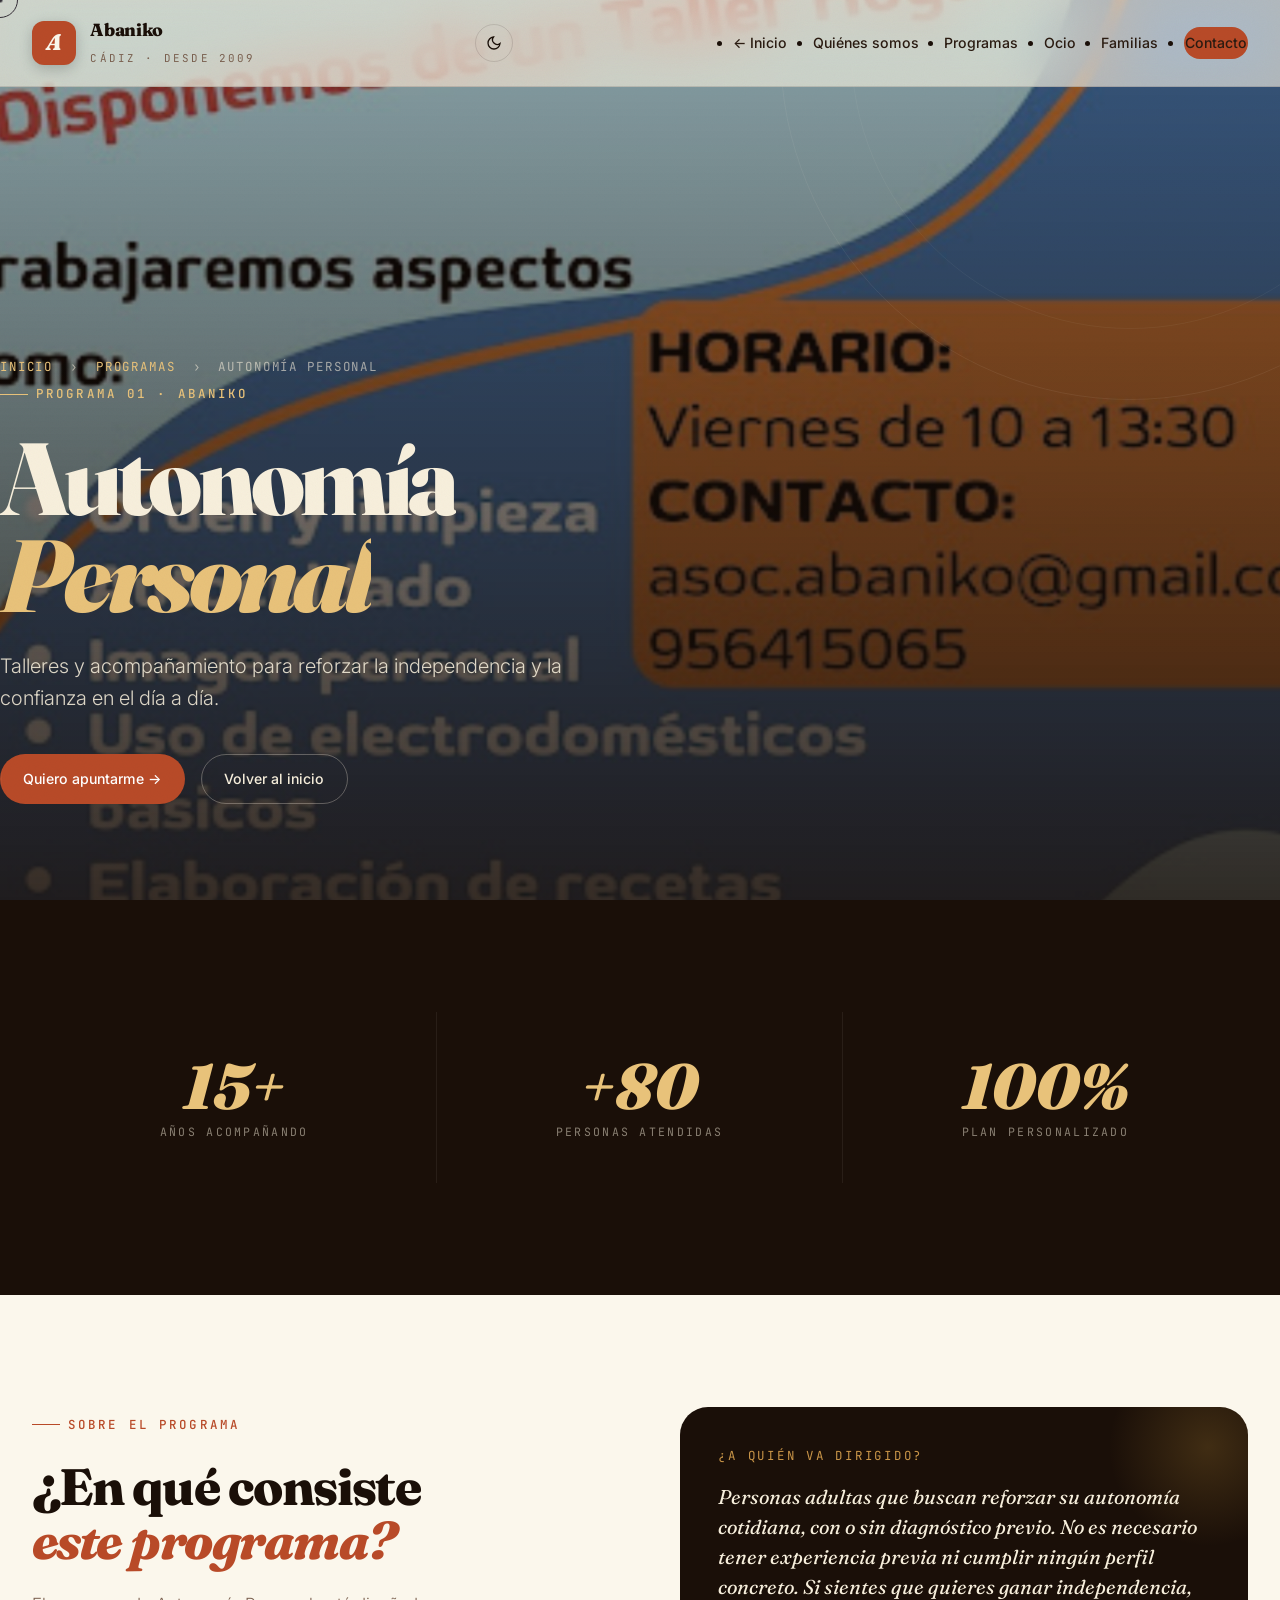
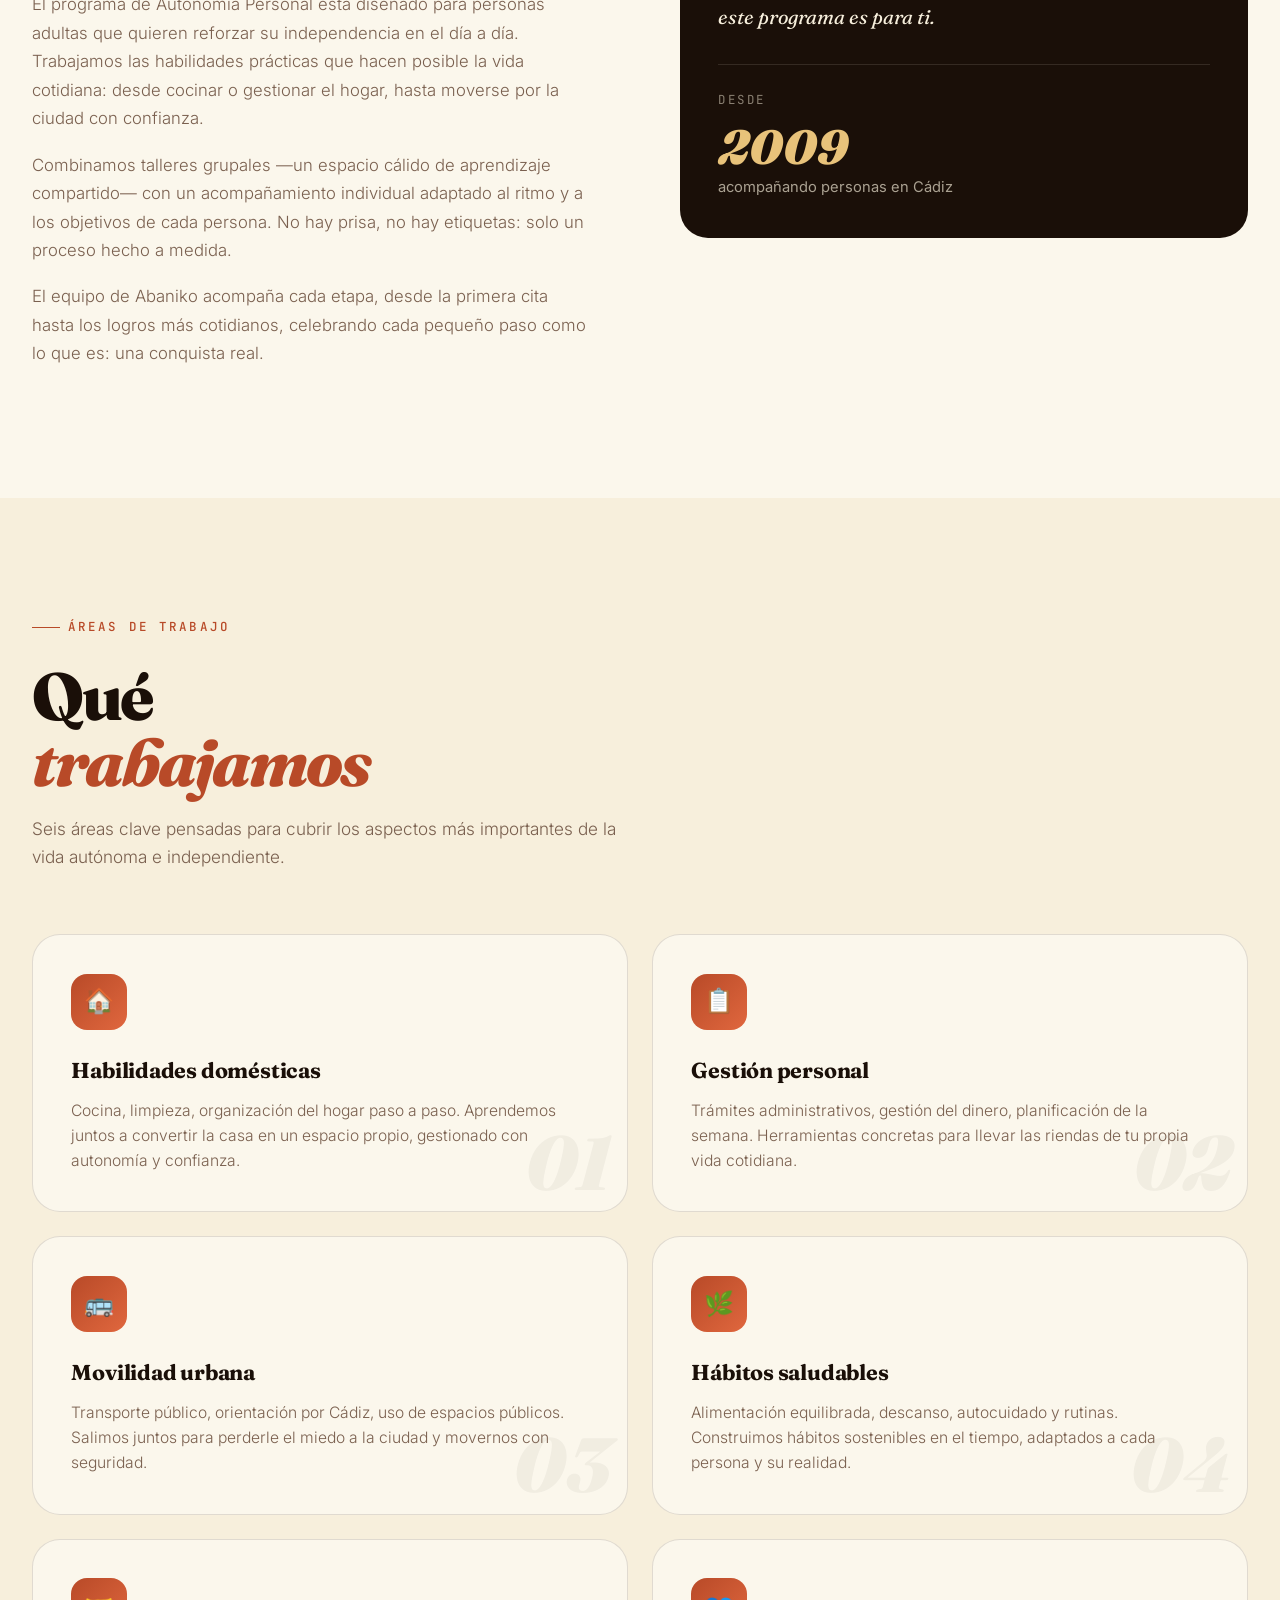
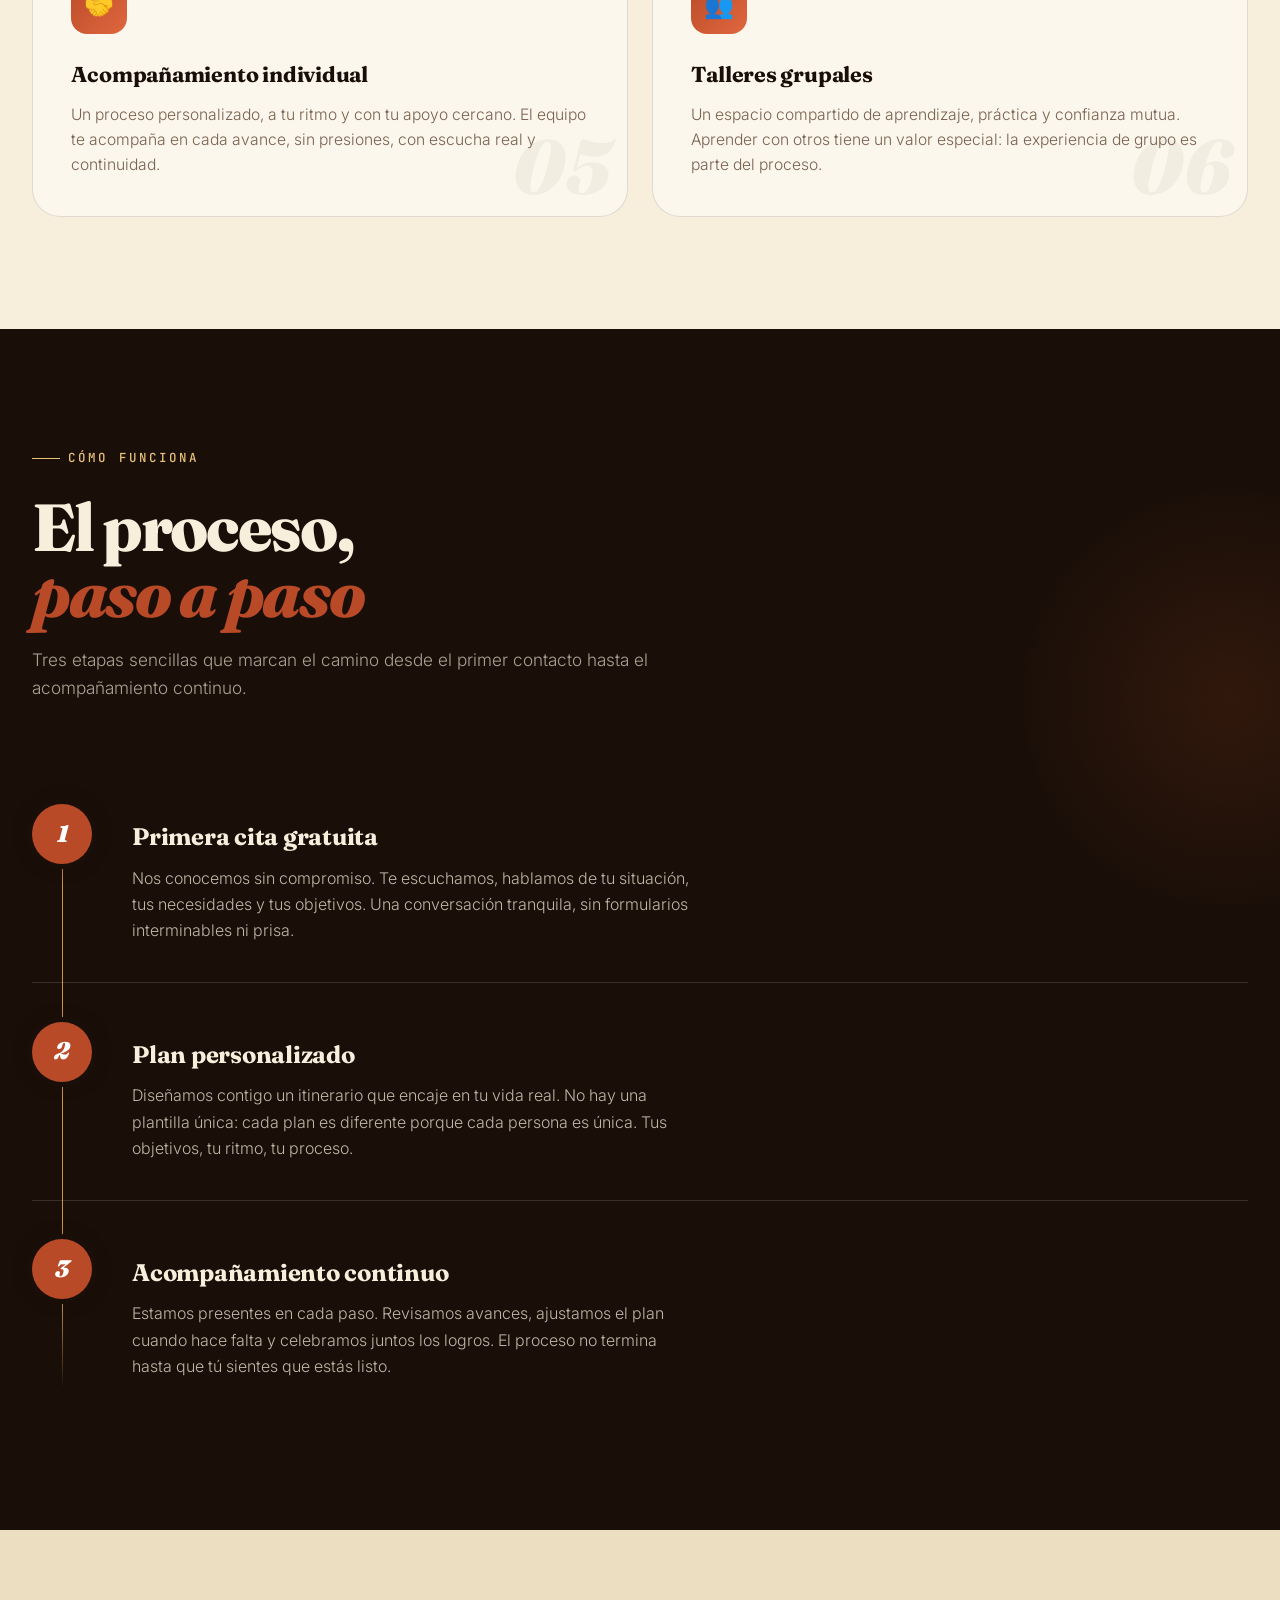
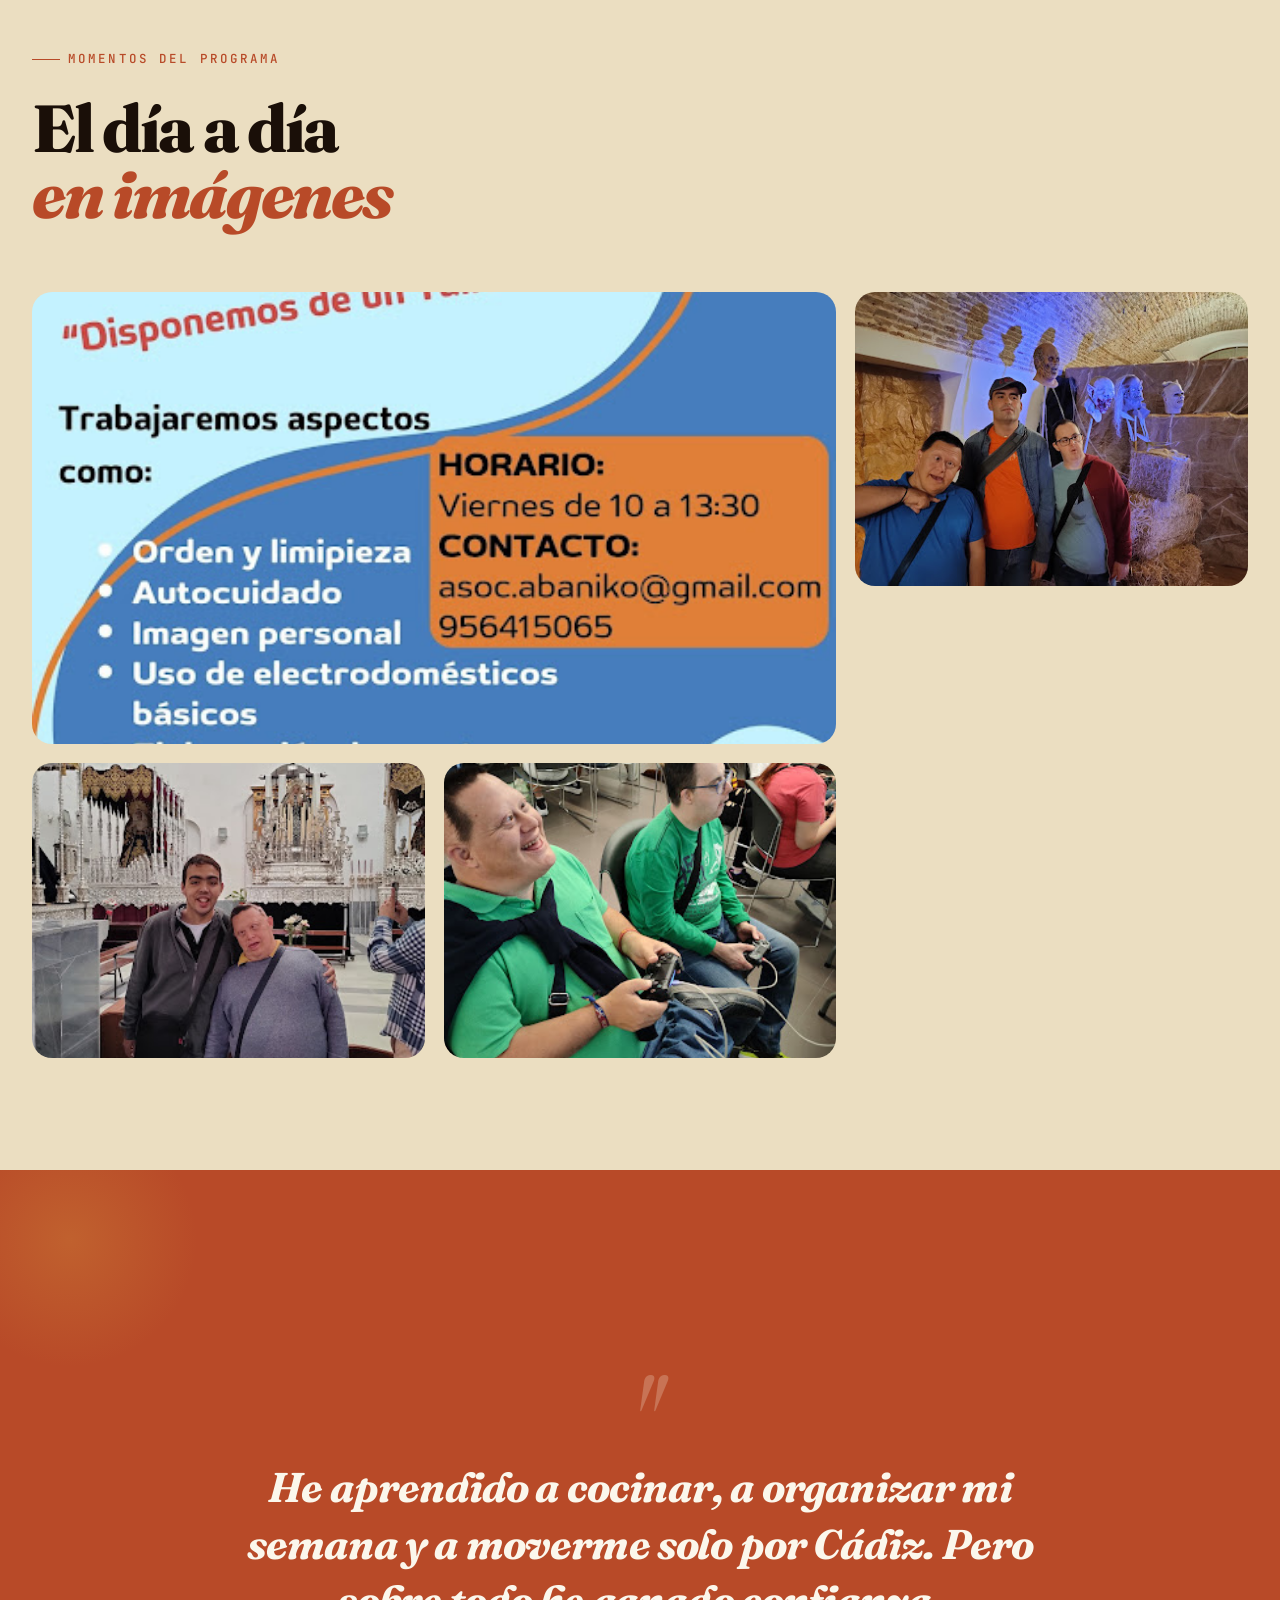
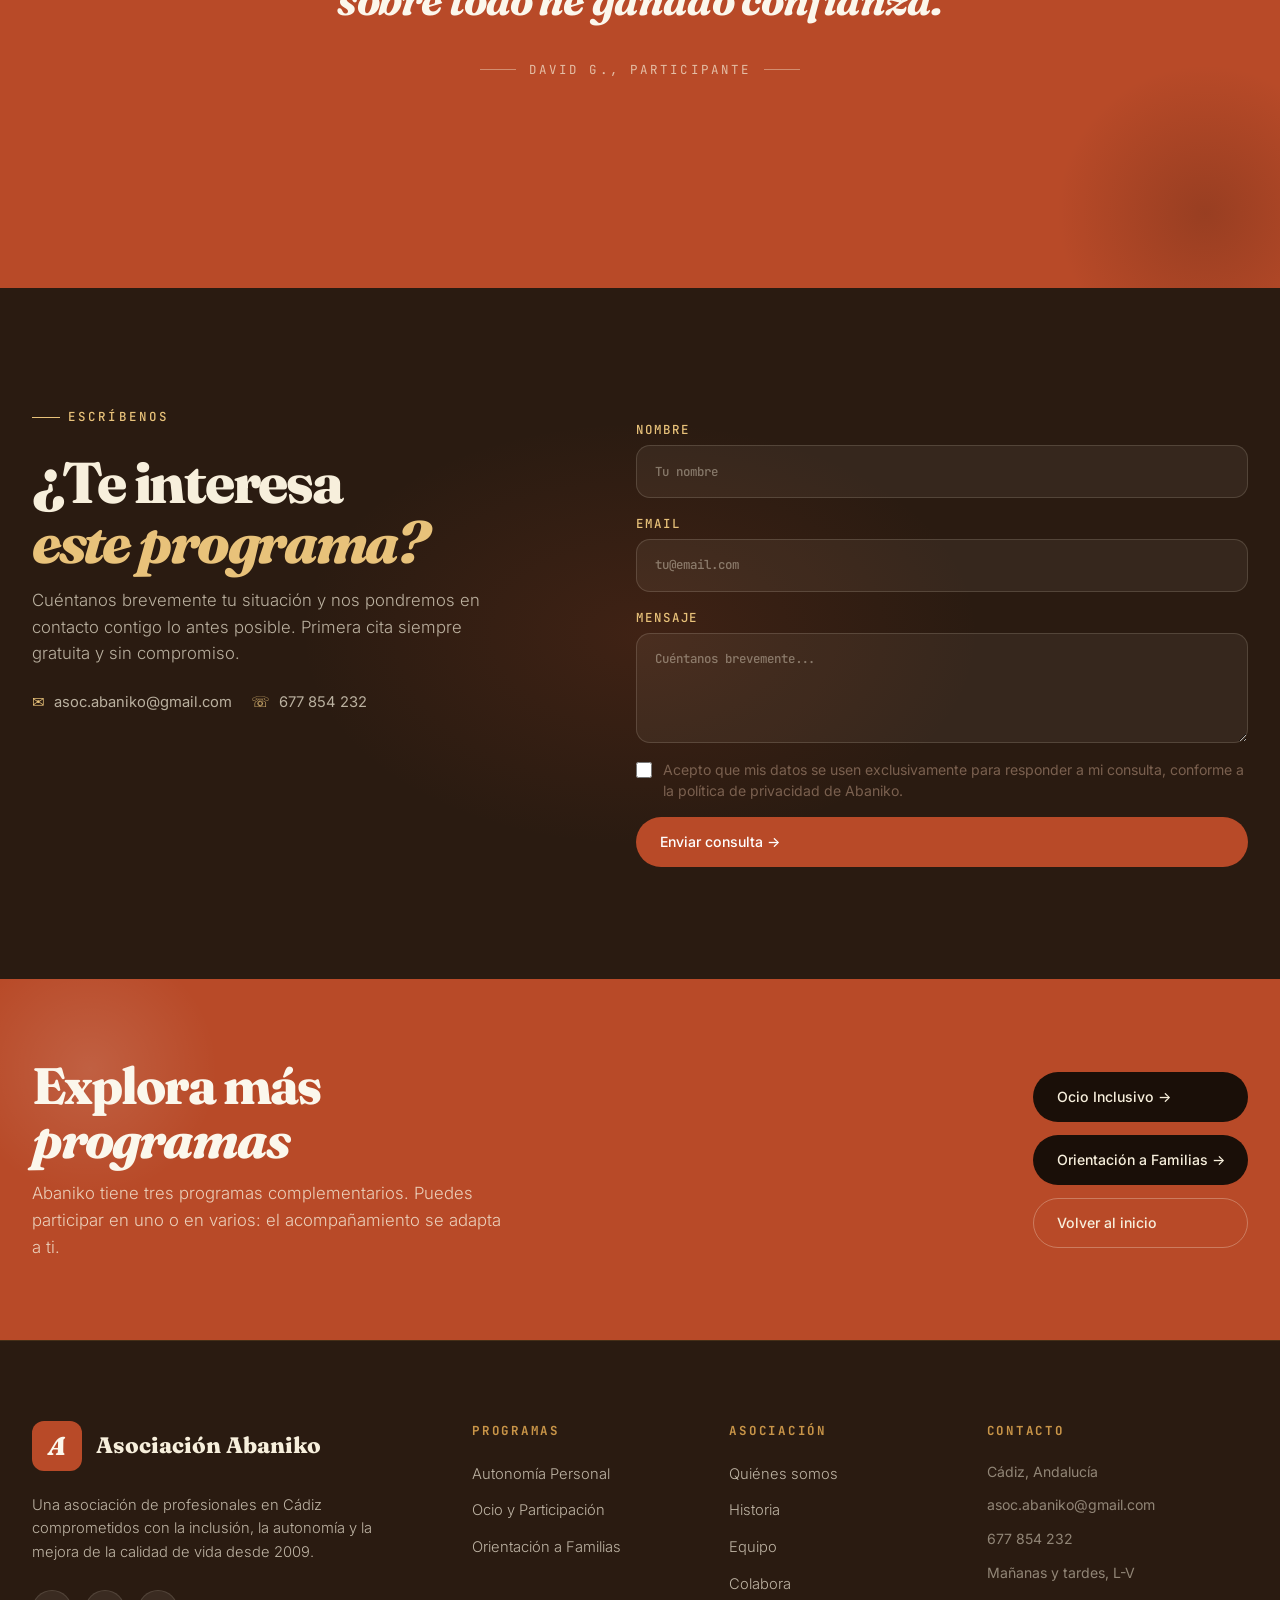
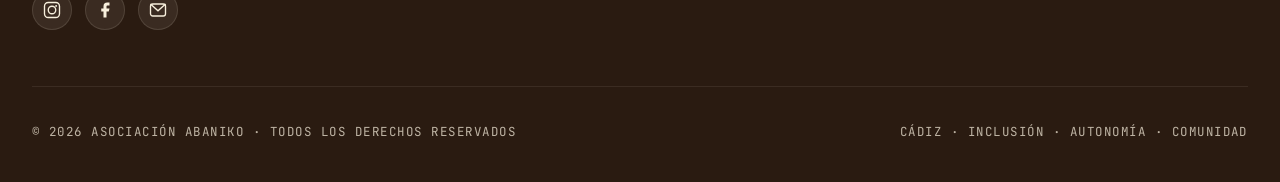
==== commit 8ed6d5a0: "actualizado" ====
--- a/autonomia.html
+++ b/autonomia.html
@@ -2,6 +2,7 @@
 <html lang="es">
 <head>
 <meta charset="UTF-8">
+<script>!function(){var t=localStorage.getItem('abaniko-theme');if(t==='dark'||(t===null&&window.matchMedia('(prefers-color-scheme:dark)').matches))document.documentElement.setAttribute('data-theme','dark')}()</script>
 <meta name="viewport" content="width=device-width, initial-scale=1.0">
 <meta name="description" content="Programa de Autonomía Personal · Asociación Abaniko, Cádiz. Talleres y acompañamiento para reforzar la independencia y la confianza en el día a día.">
 <meta name="keywords" content="autonomía personal, Asociación Abaniko, talleres independencia, habilidades domésticas, Cádiz, discapacidad, acompañamiento">
@@ -111,6 +112,10 @@
       </div>
     </a>
 
+    <button id="themeToggle" class="nav-toggle" style="border-radius:50%;width:38px;height:38px;" aria-label="Cambiar modo oscuro/claro">
+      <svg class="theme-icon-moon" width="16" height="16" viewBox="0 0 24 24" fill="none" stroke="currentColor" stroke-width="2" stroke-linecap="round" aria-hidden="true"><path d="M21 12.79A9 9 0 1 1 11.21 3 7 7 0 0 0 21 12.79z"/></svg>
+      <svg class="theme-icon-sun" width="18" height="18" viewBox="0 0 24 24" fill="none" stroke="currentColor" stroke-width="2" stroke-linecap="round" aria-hidden="true"><circle cx="12" cy="12" r="5"/><line x1="12" y1="1" x2="12" y2="3"/><line x1="12" y1="21" x2="12" y2="23"/><line x1="4.22" y1="4.22" x2="5.64" y2="5.64"/><line x1="18.36" y1="18.36" x2="19.78" y2="19.78"/><line x1="1" y1="12" x2="3" y2="12"/><line x1="21" y1="12" x2="23" y2="12"/><line x1="4.22" y1="19.78" x2="5.64" y2="18.36"/><line x1="18.36" y1="5.64" x2="19.78" y2="4.22"/></svg>
+    </button>
     <button class="nav-toggle" id="navToggle" aria-expanded="false" aria-controls="navLinks" aria-label="Abrir menú">
       <span></span><span></span><span></span>
     </button>
@@ -700,6 +705,17 @@
     if (e.key === 'ArrowLeft')  show(idx - 1);
   });
 })();
+
+/* ── DARK MODE TOGGLE ── */
+(function() {
+  const btn = document.getElementById('themeToggle');
+  const root = document.documentElement;
+  btn.addEventListener('click', () => {
+    const dark = root.getAttribute('data-theme') === 'dark';
+    root.setAttribute('data-theme', dark ? 'light' : 'dark');
+    localStorage.setItem('abaniko-theme', dark ? 'light' : 'dark');
+  });
+})();
 </script>
 </body>
 </html>
--- a/assets/program-page.css
+++ b/assets/program-page.css
@@ -1143,6 +1143,149 @@
   .float-contact { bottom: 1.2rem; left: 1rem; }
   .float-contact-btn { width: 48px; height: 48px; }
   .float-contact-btn::before { display: none; }
+}
+
+/* ─────────────────── THEME TOGGLE BUTTON ─────────────────── */
+#themeToggle {
+  display: grid; place-items: center;
+  width: 38px; height: 38px;
+  border-radius: 50%;
+  border: 1.5px solid var(--line);
+  background: transparent;
+  color: var(--tinta);
+  flex-shrink: 0;
+  transition: all .3s var(--ease);
+}
+#themeToggle:hover {
+  background: var(--page-accent);
+  color: #fff;
+  border-color: transparent;
+  transform: rotate(15deg);
+}
+.site-header.scrolled #themeToggle {
+  border-color: rgba(247,239,220,.2);
+  color: var(--crema-l);
+}
+.theme-icon-sun  { display: none; }
+.theme-icon-moon { display: block; }
+[data-theme="dark"] .theme-icon-sun  { display: block; }
+[data-theme="dark"] .theme-icon-moon { display: none; }
+
+/* ─────────────────── DARK MODE ─────────────────── */
+[data-theme="dark"] {
+  --crema:   #1E1108;
+  --crema-l: #2A1B10;
+  --crema-d: #130C04;
+  --tinta:   #EDE3CD;
+  --tinta-2: #C4B496;
+  --muted:   #9A7D62;
+  --line:    rgba(237,227,205,.09);
+  --line-l:  rgba(237,227,205,.07);
+  --sh-card:   0 24px 64px -16px rgba(0,0,0,.55);
+  --sh-card-h: 0 40px 96px -16px rgba(0,0,0,.65);
+  --sh-soft:   0 12px 40px -12px rgba(0,0,0,.45);
+}
+
+/* Header — hardcoded rgba */
+[data-theme="dark"] .site-header {
+  background: rgba(20,12,5,.88);
+  border-bottom-color: rgba(237,227,205,.07);
+}
+[data-theme="dark"] .site-header.scrolled {
+  background: rgba(8,4,1,.95);
+  border-bottom-color: rgba(217,164,65,.12);
+}
+
+/* Grain — multiply doesn't work on dark bg */
+[data-theme="dark"] body::before {
+  mix-blend-mode: screen;
+  opacity: .025;
+}
+
+/* Dark sections — keep dark bg, restore text to light */
+[data-theme="dark"] .pp-numbers  { background: #0E0700; }
+[data-theme="dark"] .pp-steps    { background: #0E0700; color: var(--tinta); }
+[data-theme="dark"] .pp-steps .section-head h2  { color: var(--tinta); }
+[data-theme="dark"] .pp-step-content h3         { color: var(--tinta); }
+[data-theme="dark"] .pp-cta      { background: #160D05; color: var(--tinta); }
+[data-theme="dark"] .pp-cta h2   { color: var(--tinta); }
+[data-theme="dark"] .site-footer { background: #100800; color: var(--tinta); }
+[data-theme="dark"] .pp-highlight { background: #0E0700; }
+[data-theme="dark"] .pp-highlight p { color: var(--tinta); }
+[data-theme="dark"] .pp-gallery-item { background: #0E0700; }
+
+/* Header — scrolled brand text uses var(--crema) which is now dark */
+[data-theme="dark"] .site-header.scrolled .brand-text strong { color: var(--tinta); }
+
+/* Brand mark "A" icon — var(--crema-l) is now dark */
+[data-theme="dark"] .brand-mark { color: var(--tinta); }
+[data-theme="dark"] .fb-mark    { color: var(--tinta); }
+
+/* Mobile nav overlay */
+[data-theme="dark"] .nav-links { background: #0E0700; }
+
+/* Decorative card bg number (was dark-on-light, now light-on-dark) */
+[data-theme="dark"] .pp-feature-card::after {
+  color: rgba(237,227,205,.05);
+}
+[data-theme="dark"] .pp-feature-card:hover::after {
+  color: rgba(237,227,205,.1);
+}
+
+/* Step number ring */
+[data-theme="dark"] .pp-step-num {
+  box-shadow: 0 0 0 5px #0E0700, 0 0 20px rgba(0,0,0,.45);
+}
+
+/* Tooltip backgrounds */
+[data-theme="dark"] .float-contact-btn::before {
+  background: #0E0700;
+  color: var(--tinta);
+}
+
+/* Buttons */
+[data-theme="dark"] .btn-ghost {
+  color: var(--crema);
+  border-color: rgba(237,227,205,.15);
+}
+[data-theme="dark"] .btn-ghost:hover {
+  background: rgba(237,227,205,.1);
+  color: var(--tinta);
+  border-color: rgba(237,227,205,.3);
+}
+[data-theme="dark"] .btn-dark {
+  background: rgba(237,227,205,.1);
+  color: var(--tinta);
+  border: 1.5px solid rgba(237,227,205,.15);
+}
+[data-theme="dark"] .btn-dark:hover {
+  background: rgba(237,227,205,.18);
+}
+
+/* Back to top */
+[data-theme="dark"] #back-top {
+  background: var(--crema-l);
+  border-color: rgba(237,227,205,.1);
+}
+
+/* Form inputs */
+[data-theme="dark"] input,
+[data-theme="dark"] textarea,
+[data-theme="dark"] select {
+  background: var(--crema-l);
+  border-color: rgba(237,227,205,.12);
+  color: var(--tinta);
+}
+[data-theme="dark"] input:focus,
+[data-theme="dark"] textarea:focus,
+[data-theme="dark"] select:focus {
+  background: var(--crema);
+  border-color: var(--ocre);
+  box-shadow: 0 0 0 4px rgba(201,149,72,.18);
+}
+[data-theme="dark"] input::placeholder,
+[data-theme="dark"] textarea::placeholder {
+  color: rgba(237,227,205,.35);
 }
 
 /* ─────────────────── PREFERS-REDUCED-MOTION ─────────────────── */
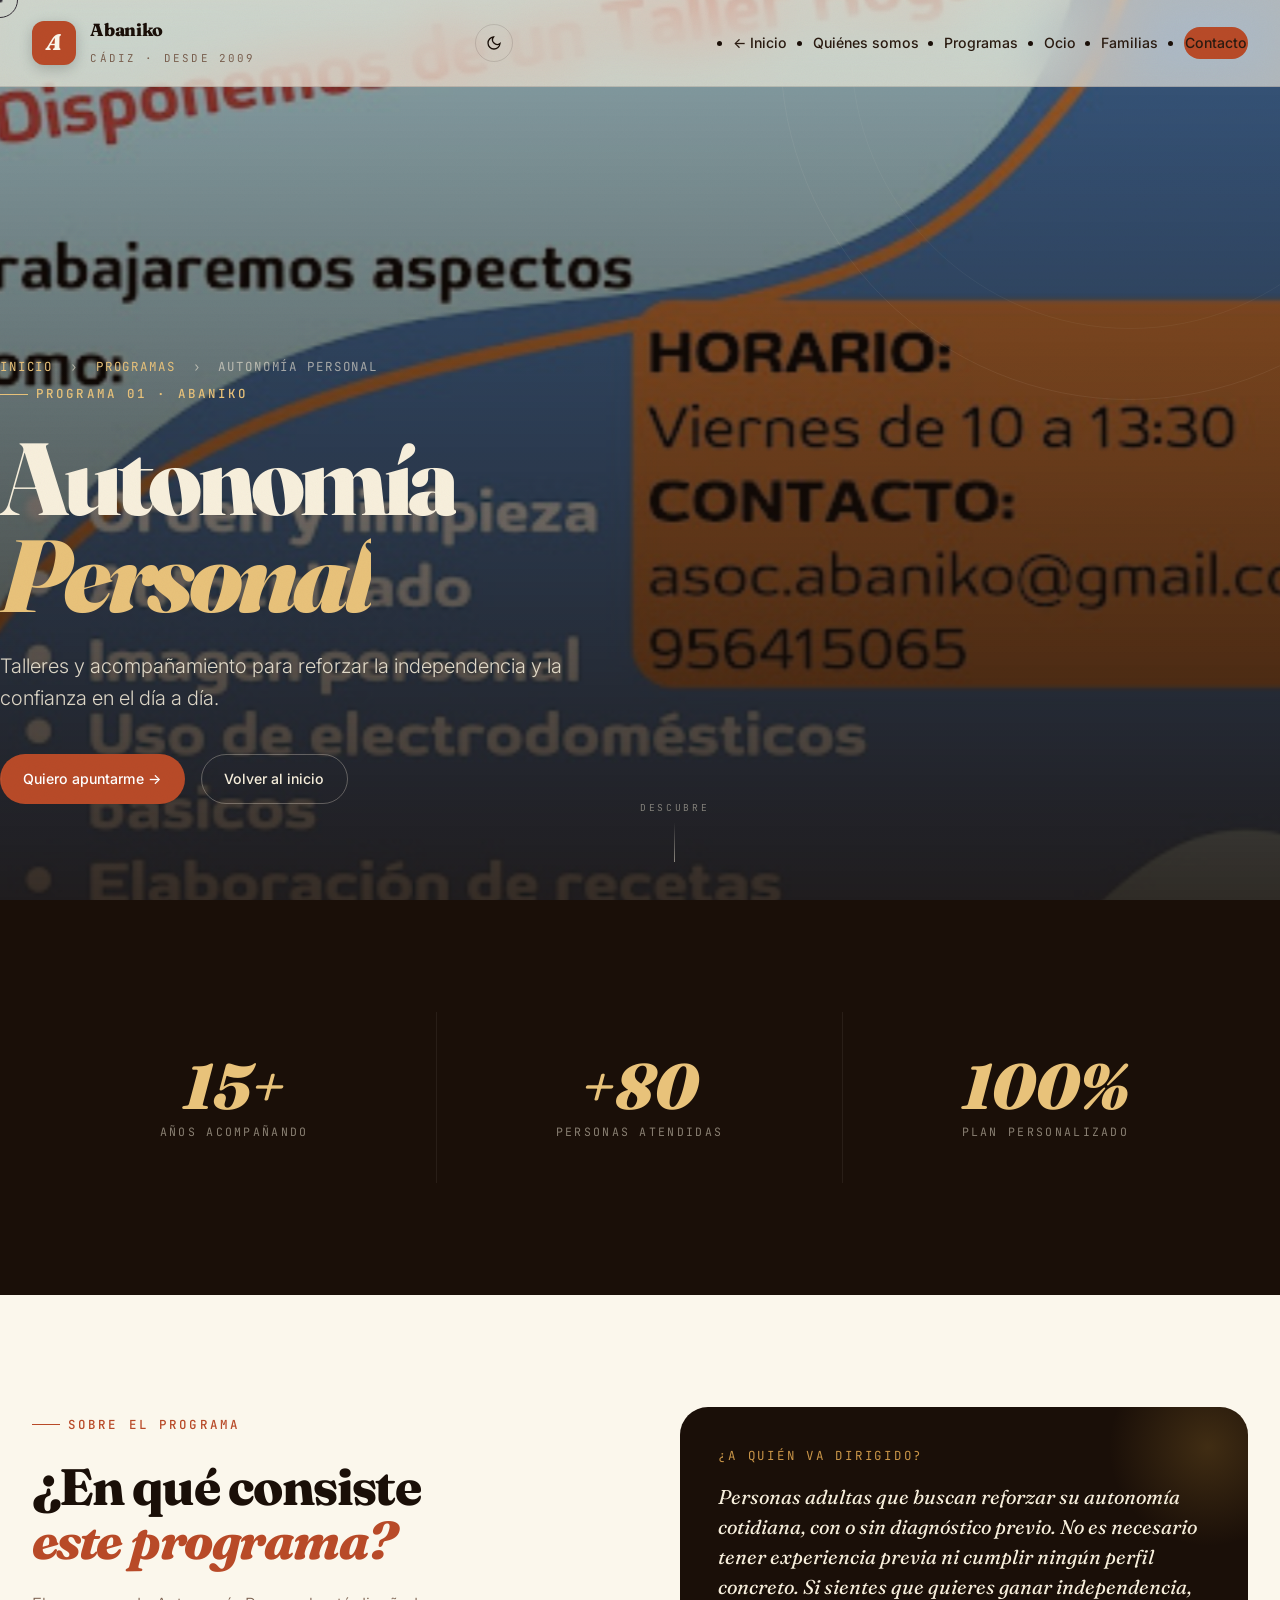
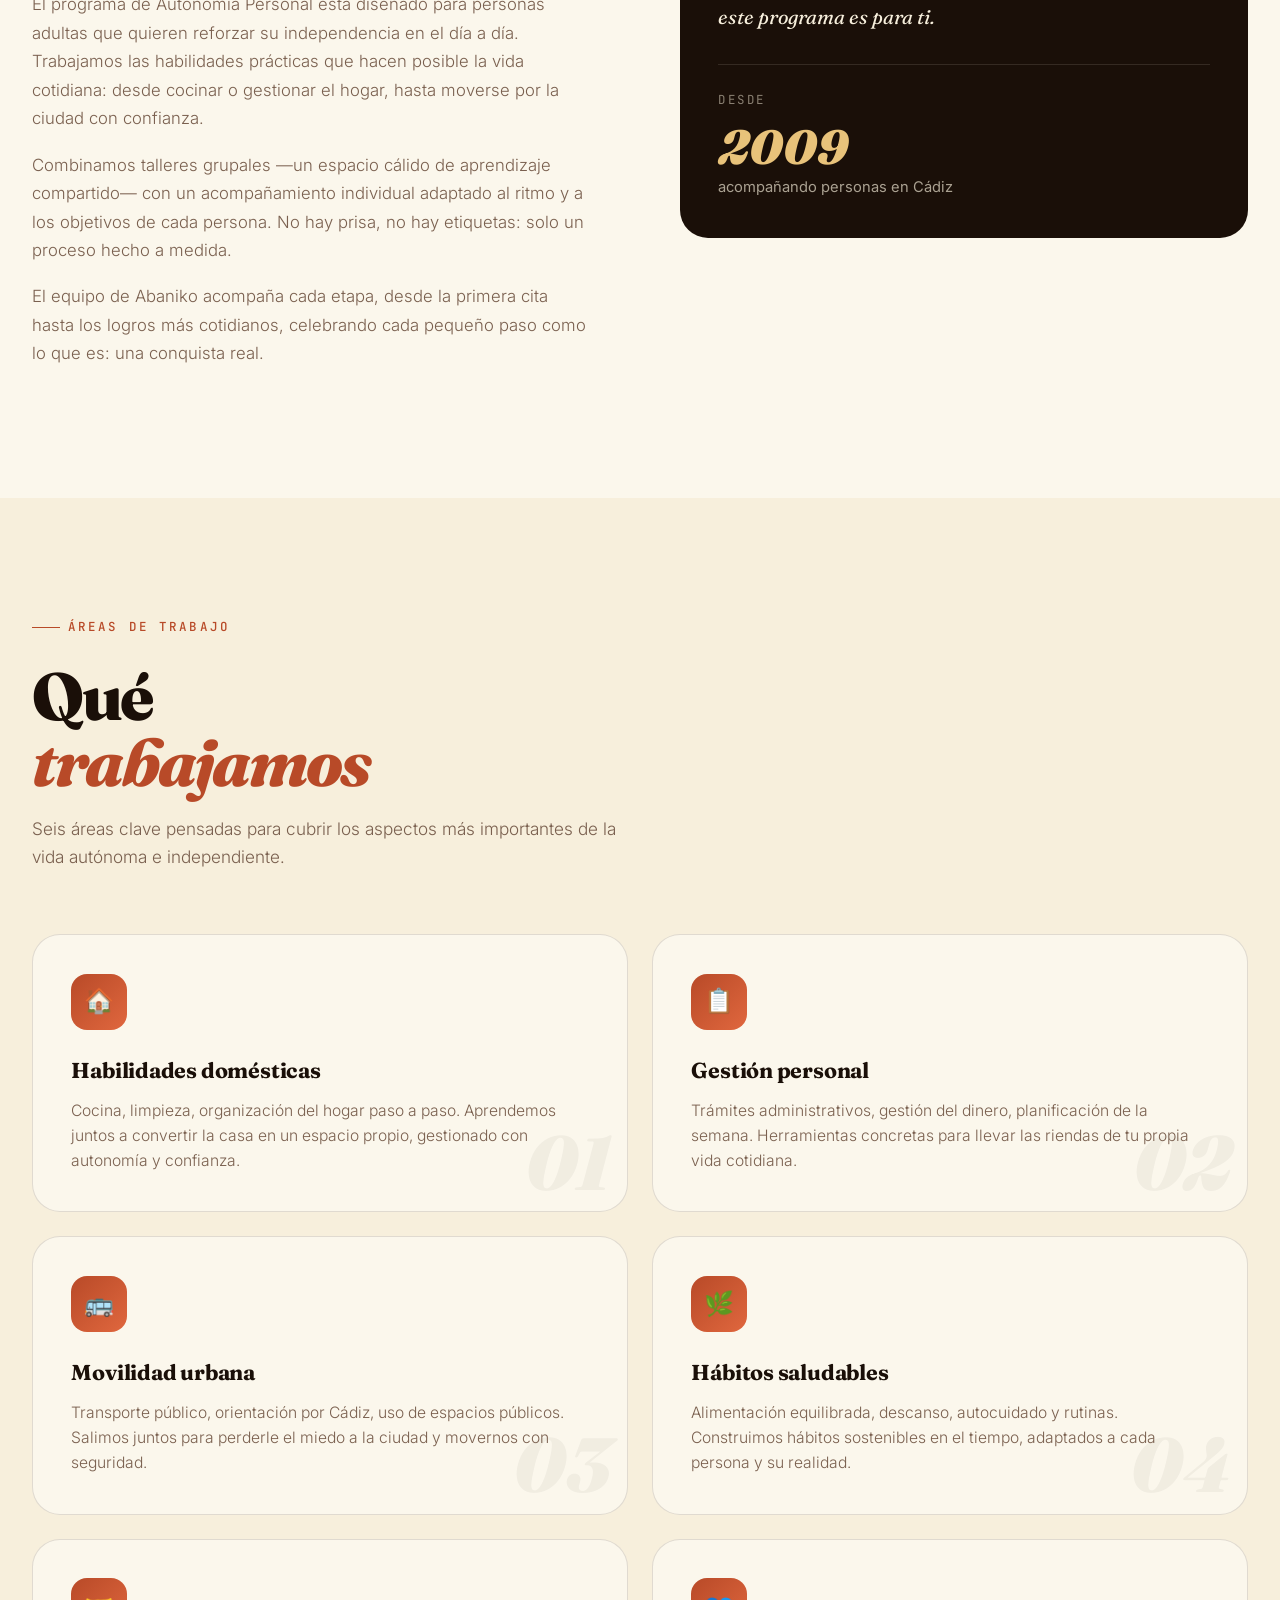
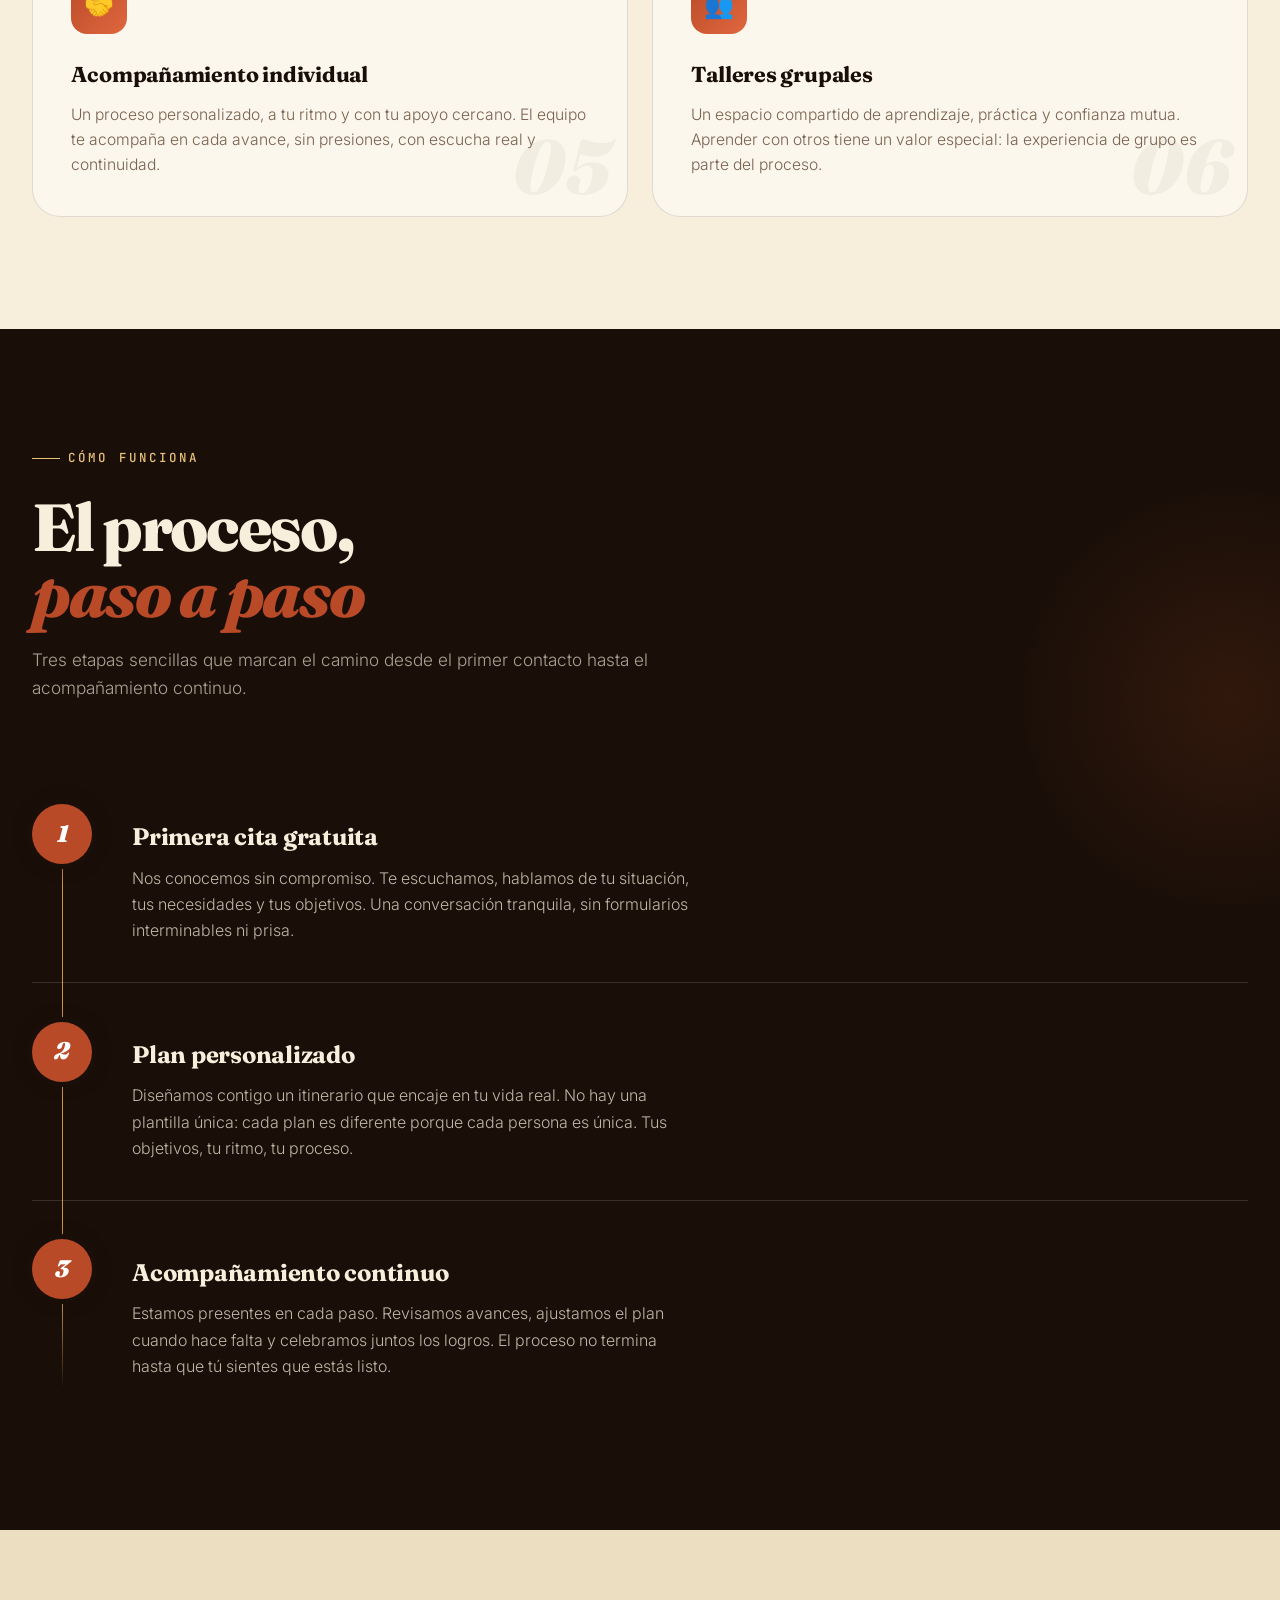
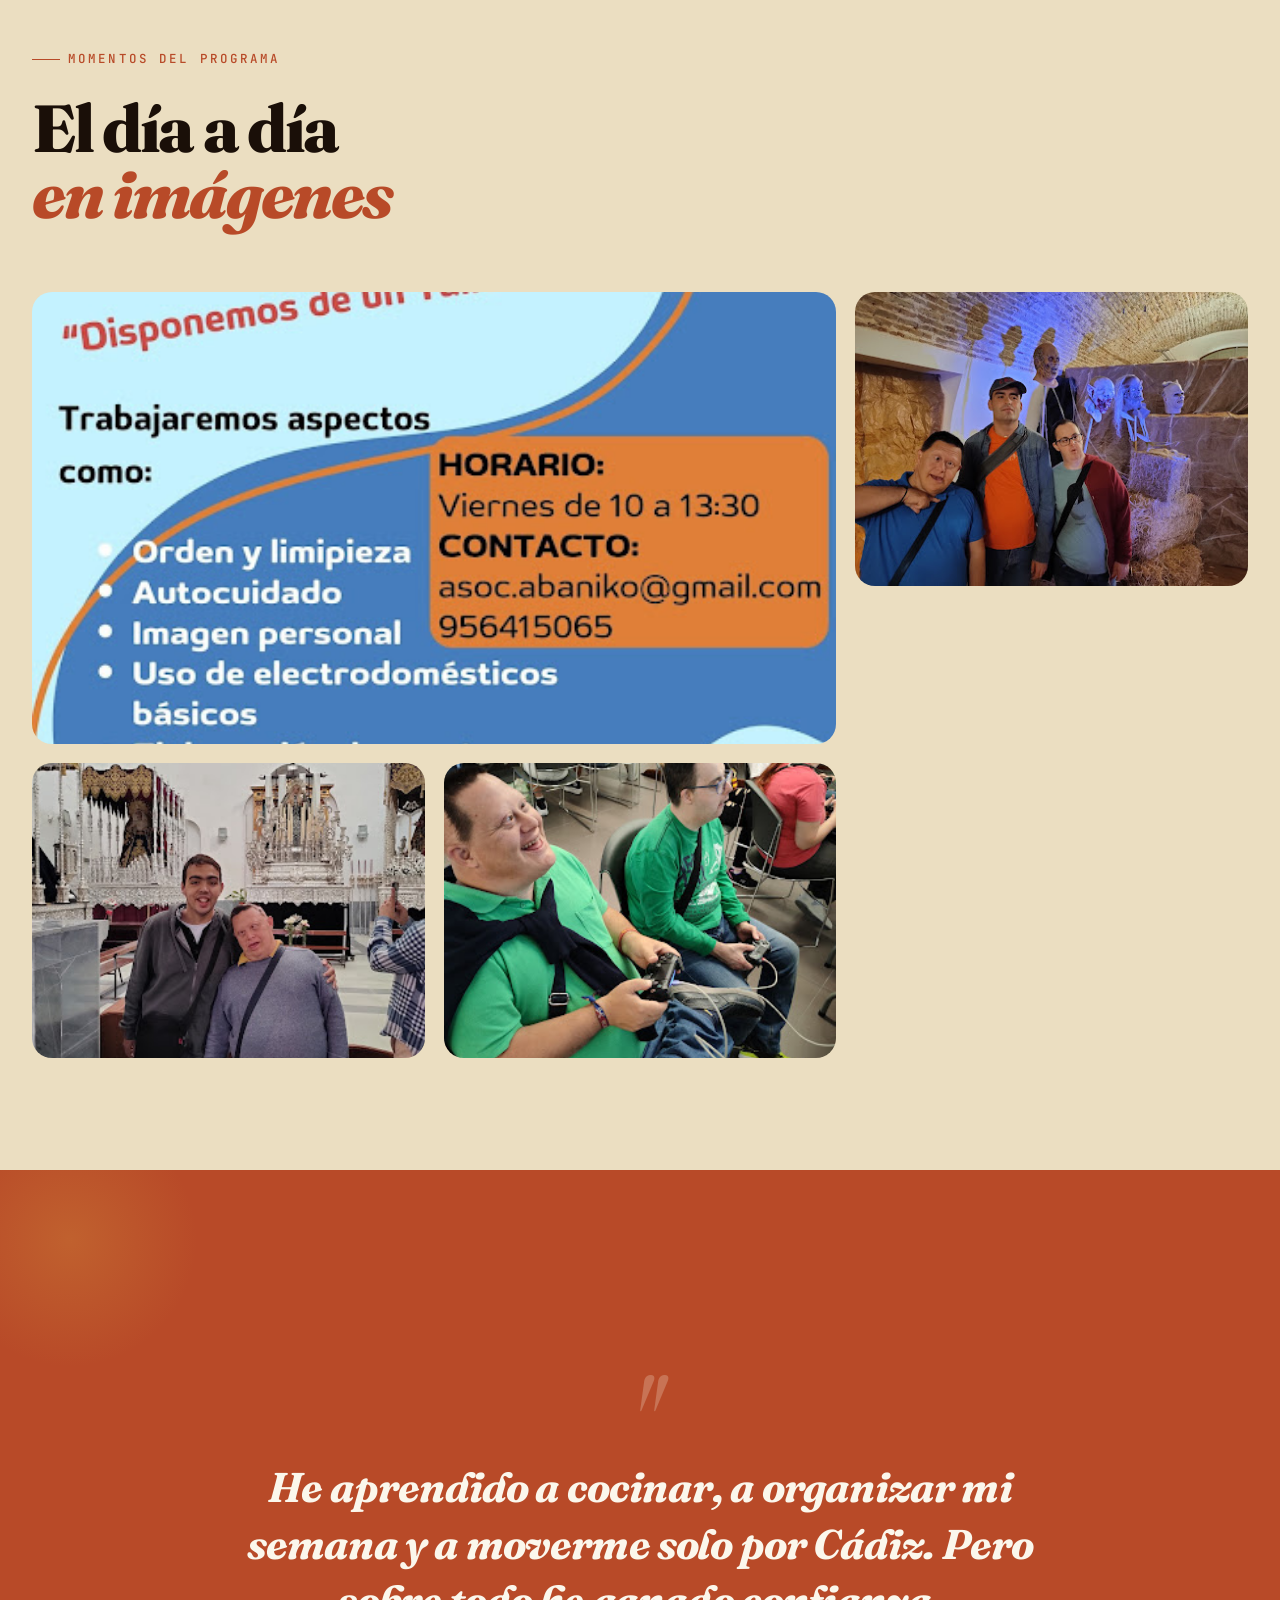
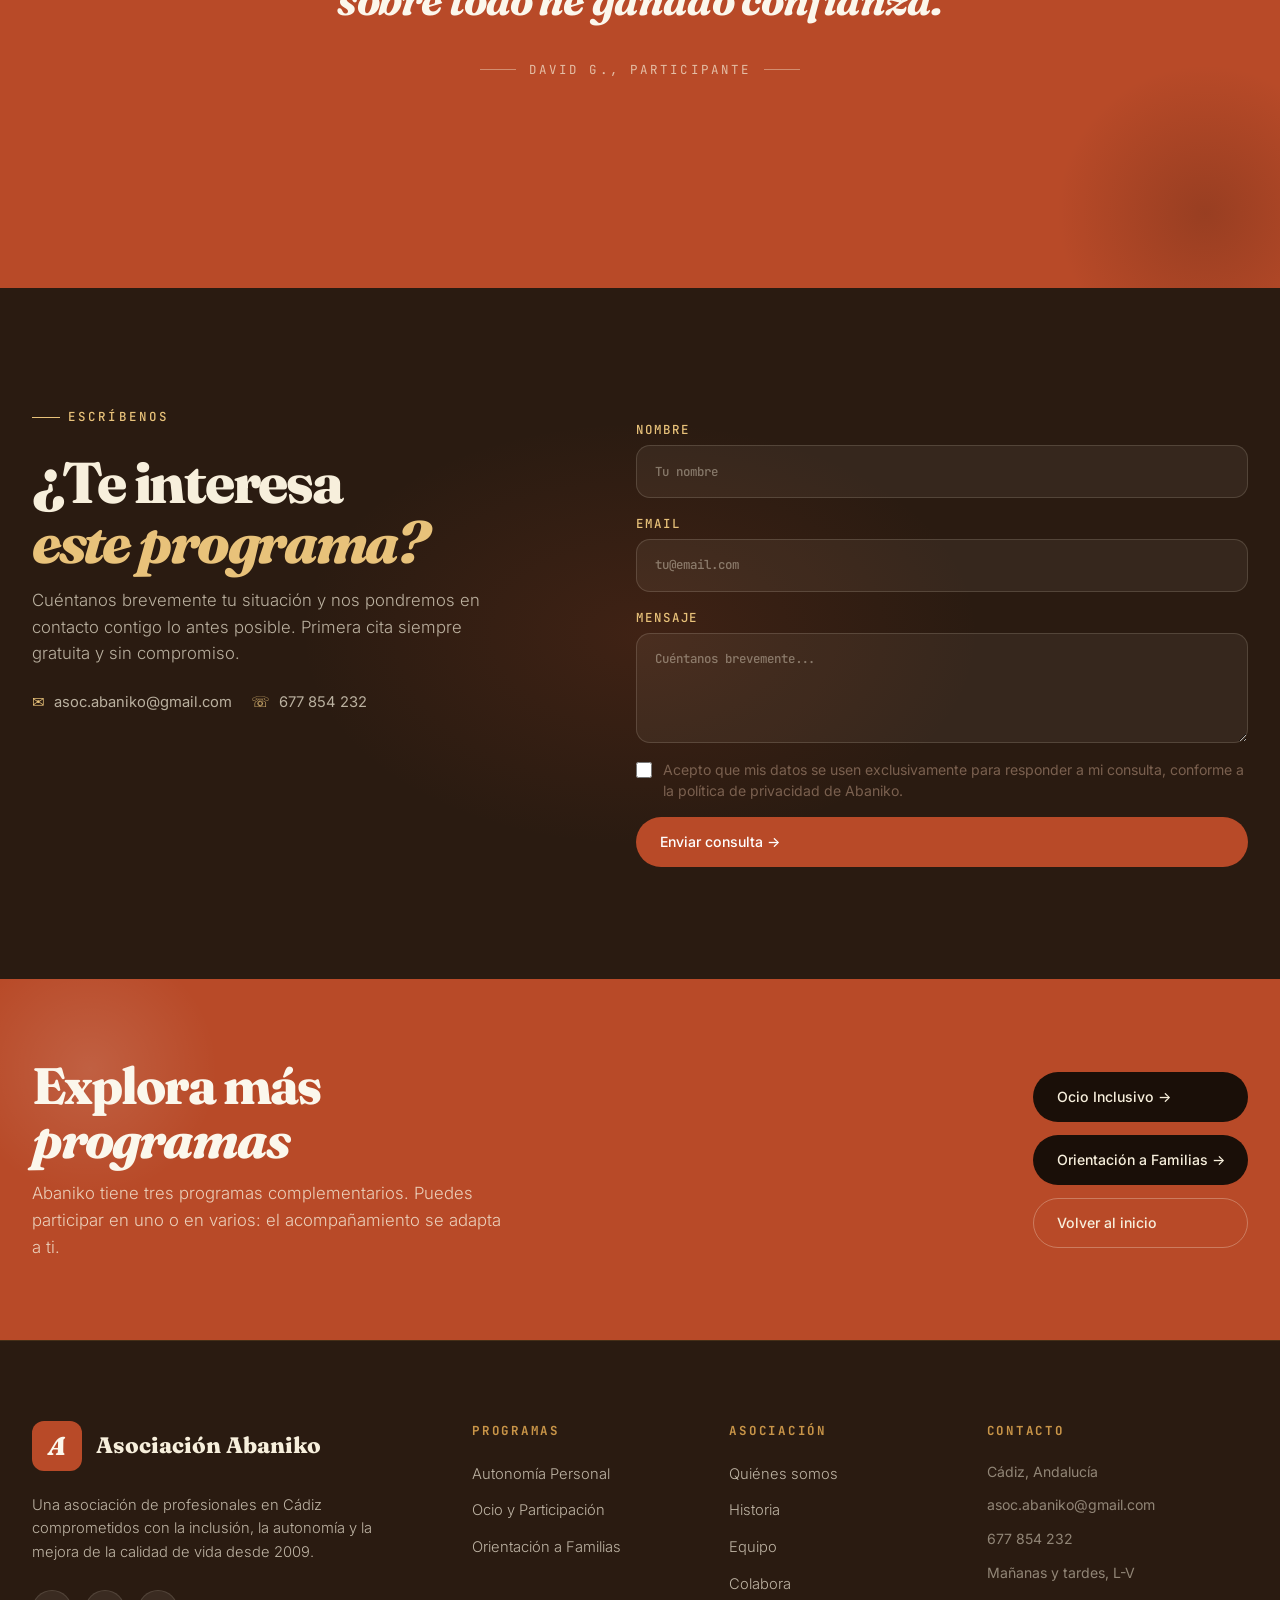
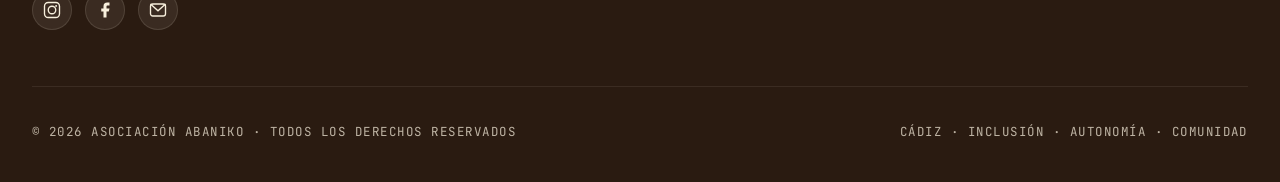
==== commit d3145c33: "actualizado" ====
--- a/autonomia.html
+++ b/autonomia.html
@@ -165,6 +165,11 @@
       <a href="index.html" class="btn btn-outline-light"><span>Volver al inicio</span></a>
     </div>
   </div>
+
+  <div class="pp-scroll-cue" aria-hidden="true">
+    <span>Descubre</span>
+    <div class="psc-line"></div>
+  </div>
 </section>
 
 <!-- ════════════ NUMBERS ════════════ -->
@@ -550,9 +555,12 @@
       revealObs.unobserve(e.target);
     }
   });
-}, { threshold: 0.12, rootMargin: '0px 0px -50px 0px' });
+}, { threshold: 0.08, rootMargin: '0px' });
 
 document.querySelectorAll('.reveal, .reveal-x').forEach(el => revealObs.observe(el));
+setTimeout(() => {
+  document.querySelectorAll('.reveal:not(.visible), .reveal-x:not(.visible)').forEach(el => el.classList.add('visible'));
+}, 2500);
 
 /* ─── SPLIT-WORD ANIMATION ─── */
 const splitObs = new IntersectionObserver(entries => {
@@ -570,6 +578,9 @@
 document.querySelectorAll('h1, h2').forEach(h => {
   if (h.querySelector('.sw-word')) splitObs.observe(h);
 });
+setTimeout(() => {
+  document.querySelectorAll('.sw-inner:not(.sw-in)').forEach(el => el.classList.add('sw-in'));
+}, 1800);
 
 /* ─── HERO IMAGE: Ken Burns + Parallax ─── */
 {
@@ -706,6 +717,43 @@
   });
 })();
 
+/* ── 3D CARD TILT ── */
+if (!window.matchMedia('(prefers-reduced-motion: reduce)').matches) {
+  document.querySelectorAll('.pp-feature-card').forEach(card => {
+    card.addEventListener('mousemove', e => {
+      const r = card.getBoundingClientRect();
+      const x = (e.clientX - r.left) / r.width - 0.5;
+      const y = (e.clientY - r.top) / r.height - 0.5;
+      card.style.transition = 'transform .08s, box-shadow .3s, border-color .3s';
+      card.style.transform =
+        `perspective(700px) rotateY(${x * 8}deg) rotateX(${-y * 6}deg) translateY(-8px)`;
+    });
+    card.addEventListener('mouseleave', () => {
+      card.style.transition = 'transform .6s cubic-bezier(.23,1,.32,1), box-shadow .5s, border-color .3s';
+      card.style.transform = '';
+      setTimeout(() => { card.style.transition = ''; }, 650);
+    });
+  });
+}
+
+/* ── PAGE TRANSITION ── */
+(function() {
+  window.addEventListener('pageshow', e => {
+    if (e.persisted) document.documentElement.classList.remove('page-exit');
+  });
+  document.addEventListener('click', e => {
+    const a = e.target.closest('a[href]');
+    if (!a || e.metaKey || e.ctrlKey || e.shiftKey) return;
+    const href = a.getAttribute('href') || '';
+    if (href.startsWith('#') || href.startsWith('mailto:') ||
+        href.startsWith('tel:') || href.startsWith('http') ||
+        a.target === '_blank') return;
+    e.preventDefault();
+    document.documentElement.classList.add('page-exit');
+    setTimeout(() => { location.href = href; }, 310);
+  });
+})();
+
 /* ── DARK MODE TOGGLE ── */
 (function() {
   const btn = document.getElementById('themeToggle');
--- a/assets/program-page.css
+++ b/assets/program-page.css
@@ -520,6 +520,25 @@
 }
 .pp-feature-card:hover .pp-feature-icon { transform: rotate(-8deg) scale(1.1); }
 
+/* Shimmer sweep on hover */
+.pp-feature-icon::after {
+  content: '';
+  position: absolute; inset: 0;
+  background: linear-gradient(
+    110deg,
+    transparent 30%,
+    rgba(255,255,255,.38) 50%,
+    transparent 70%
+  );
+  transform: translateX(-150%) skewX(-15deg);
+  transition: transform 0s;
+  pointer-events: none; border-radius: inherit;
+}
+.pp-feature-card:hover .pp-feature-icon::after {
+  transform: translateX(150%) skewX(-15deg);
+  transition: transform .65s var(--ease);
+}
+
 .pp-feature-card h3 {
   font-family: 'Fraunces', serif;
   font-size: 1.35rem; font-weight: 700;
@@ -1107,6 +1126,36 @@
   .pp-numbers-grid { grid-template-columns: 1fr 1fr; }
 }
 
+/* ─────────────────── SCROLL CUE ─────────────────── */
+.pp-scroll-cue {
+  position: absolute;
+  bottom: 2.4rem; left: 50%;
+  transform: translateX(-50%);
+  z-index: 3;
+  display: flex; flex-direction: column; align-items: center; gap: .4rem;
+  color: rgba(247,239,220,.45);
+  pointer-events: none;
+  animation: ppFadeUp .9s var(--ease) 1.8s both;
+}
+.psc-line {
+  width: 1px; height: 40px;
+  background: linear-gradient(180deg, transparent, rgba(247,239,220,.5));
+  animation: pscDrop 1.6s var(--ease) 2s infinite;
+  transform-origin: top;
+}
+.pp-scroll-cue span {
+  font-family: 'JetBrains Mono', monospace;
+  font-size: max(.6rem, 9px); letter-spacing: .28em; text-transform: uppercase;
+  white-space: nowrap;
+}
+@keyframes pscDrop {
+  0%   { transform: scaleY(0); opacity: 0; }
+  30%  { opacity: 1; }
+  70%  { transform: scaleY(1); opacity: 1; }
+  100% { transform: scaleY(1) translateY(10px); opacity: 0; }
+}
+@media (max-width: 740px) { .pp-scroll-cue { display: none; } }
+
 /* ─────────────────── FLOATING CONTACT ─────────────────── */
 .float-contact {
   position: fixed; bottom: 2rem; left: 1.5rem; z-index: 82;
@@ -1127,6 +1176,20 @@
 .float-contact-btn:hover { transform: scale(1.14); box-shadow: 0 14px 36px rgba(0,0,0,.3); }
 .float-contact-btn.fc-wa { background: #25D366; }
 .float-contact-btn.fc-ph { background: var(--page-accent); }
+
+/* Pulse ring on WhatsApp button */
+.float-contact.fc-visible .fc-wa::after {
+  content: '';
+  position: absolute; inset: 0;
+  border-radius: 50%;
+  background: #25D366;
+  animation: fcPulse 2.2s 1s ease-out infinite;
+  pointer-events: none;
+}
+@keyframes fcPulse {
+  0%   { transform: scale(1);   opacity: .55; }
+  100% { transform: scale(1.9); opacity: 0; }
+}
 .float-contact-btn::before {
   content: attr(data-tip);
   position: absolute; left: calc(100% + .7rem); top: 50%;
@@ -1145,6 +1208,10 @@
   .float-contact-btn::before { display: none; }
 }
 
+/* ─────────────────── PAGE TRANSITION ─────────────────── */
+html { transition: opacity .32s ease; }
+html.page-exit { opacity: 0; pointer-events: none; }
+
 /* ─────────────────── THEME TOGGLE BUTTON ─────────────────── */
 #themeToggle {
   display: grid; place-items: center;
@@ -1164,7 +1231,7 @@
 }
 .site-header.scrolled #themeToggle {
   border-color: rgba(247,239,220,.2);
-  color: var(--crema-l);
+  color: rgba(247,239,220,.8);
 }
 .theme-icon-sun  { display: none; }
 .theme-icon-moon { display: block; }
@@ -1237,6 +1304,19 @@
   box-shadow: 0 0 0 5px #0E0700, 0 0 20px rgba(0,0,0,.45);
 }
 
+/* Quote section — page-accent bg is always dark */
+[data-theme="dark"] .pp-quote { color: var(--tinta); }
+[data-theme="dark"] .pp-quote blockquote { color: var(--tinta); }
+
+/* Gallery overlay — dark overlay is always dark */
+[data-theme="dark"] .pp-gallery-overlay { color: var(--tinta); }
+
+/* Pre-footer CTA — page-accent bg is always dark */
+[data-theme="dark"] .prefooter-cta { color: var(--tinta); }
+
+/* Numbers section — restore light text on dark bg */
+[data-theme="dark"] .pp-numbers { color: var(--tinta); }
+
 /* Tooltip backgrounds */
 [data-theme="dark"] .float-contact-btn::before {
   background: #0E0700;
@@ -1245,7 +1325,7 @@
 
 /* Buttons */
 [data-theme="dark"] .btn-ghost {
-  color: var(--crema);
+  color: var(--tinta);
   border-color: rgba(237,227,205,.15);
 }
 [data-theme="dark"] .btn-ghost:hover {
@@ -1353,6 +1433,19 @@
     letter-spacing: -.02em;
   }
   .nav-links a:hover { color: var(--ocre-l); }
+
+  /* Stagger nav items */
+  .nav-links > li, .nav-links > a {
+    opacity: 0;
+    transform: translateX(22px);
+    transition: opacity .35s var(--ease), transform .35s var(--ease);
+  }
+  .nav-links.open > li:nth-child(1), .nav-links.open > a:nth-child(1) { opacity: 1; transform: none; transition-delay: .15s; }
+  .nav-links.open > li:nth-child(2), .nav-links.open > a:nth-child(2) { opacity: 1; transform: none; transition-delay: .22s; }
+  .nav-links.open > li:nth-child(3), .nav-links.open > a:nth-child(3) { opacity: 1; transform: none; transition-delay: .29s; }
+  .nav-links.open > li:nth-child(4), .nav-links.open > a:nth-child(4) { opacity: 1; transform: none; transition-delay: .36s; }
+  .nav-links.open > li:nth-child(5), .nav-links.open > a:nth-child(5) { opacity: 1; transform: none; transition-delay: .43s; }
+  .nav-links.open > li:nth-child(6), .nav-links.open > a:nth-child(6) { opacity: 1; transform: none; transition-delay: .50s; }
   .nav-links a.btn {
     padding: .9rem 2.4rem;
     background: var(--page-accent);
@@ -1365,9 +1458,14 @@
   .nav-links a.btn::after { display: none; }
 
   /* Program page hero */
+  .pp-hero { min-height: 100svh; overflow: clip; }
   .pp-hero h1 { font-size: clamp(2.5rem, 10vw, 4rem); }
-  .pp-hero-content { padding: 8rem 0 4rem; }
+  .pp-hero-content { padding: 5.5rem 0 3rem; }
   .pp-hero-arc { display: none; }
+  .pp-breadcrumb { padding-top: 4rem; }
+
+  /* Nav header */
+  .nav-inner { padding: .75rem 1.25rem; }
 
   /* Features */
   .pp-features-grid { grid-template-columns: 1fr; }
@@ -1384,22 +1482,59 @@
 
   /* Quote */
   .pp-quote blockquote { font-size: clamp(1.3rem, 5vw, 2rem); }
+  .pp-quote-inner { padding: 4.5rem 1.5rem; }
+
+  /* CTA */
+  .pp-cta { padding: 5rem 0; }
+
+  /* Feature card */
+  .pp-feature-card { padding: 2rem 1.8rem; }
 
   /* Footer */
   .footer-top { grid-template-columns: 1fr; gap: 2rem; }
   .footer-bottom { flex-direction: column; align-items: flex-start; gap: .6rem; }
   .pfc-inner { grid-template-columns: 1fr; }
   .pfc-btns { flex-direction: column; }
+
+  /* Prevent iOS Safari input zoom */
+  input, textarea, select { font-size: max(1rem, 16px); }
 }
 
 /* 480px */
 @media (max-width: 480px) {
+  .nav-inner { padding: .75rem 1rem; }
+  section { padding: 3.5rem 0; }
+  .pp-hero { min-height: 100svh; }
+  .pp-hero-content { padding: 4rem 0 2.5rem; }
+  .pp-breadcrumb { padding-top: 3rem; }
+  .pp-hero h1 { font-size: clamp(2rem, 11vw, 3rem); }
   .pp-gallery-grid { grid-template-columns: 1fr; }
   .pp-gallery-item:first-child { grid-column: span 1; aspect-ratio: 4/3; }
-  .pp-hero h1 { font-size: clamp(2.2rem, 12vw, 3.5rem); }
   .pp-step { grid-template-columns: 50px 1fr; gap: 1.5rem; }
   .pp-step-num { width: 50px; height: 50px; font-size: 1.2rem; }
   .pp-steps-list::before { left: 24px; }
+  .pp-quote-inner { padding: 3.5rem 1rem; }
+  .pp-cta { padding: 3.5rem 0; }
+  .pp-feature-card { padding: 1.8rem 1.4rem; }
+  .pp-step-content h3 { font-size: 1.25rem; }
+  .pp-number-item { padding: 1.4rem 1rem; }
+}
+
+/* 375px */
+@media (max-width: 375px) {
+  .shell { padding: 0 .9rem; }
+  section { padding: 3rem 0; }
+  .pp-hero { min-height: 100svh; }
+  .pp-hero h1 { font-size: clamp(1.8rem, 12vw, 2.6rem); }
+  .pp-hero-content { padding: 3.5rem 0 2rem; }
+  .pp-breadcrumb { padding-top: 2.5rem; }
+  .pp-hero-actions { flex-direction: column; align-items: stretch; }
+  .pp-hero-actions .btn { text-align: center; justify-content: center; }
+  .pp-number-val { font-size: clamp(1.8rem, 7vw, 2.4rem); }
+  .pp-number-label { font-size: max(.65rem, 10px); letter-spacing: .14em; }
+  .pp-feature-card { padding: 1.6rem 1.2rem; }
+  .pp-about-text h2 { font-size: clamp(1.7rem, 9vw, 2.4rem); }
+  .pp-cta h2 { font-size: clamp(1.7rem, 9vw, 2.6rem); }
 }
 
 /* Coarse pointer touch targets */
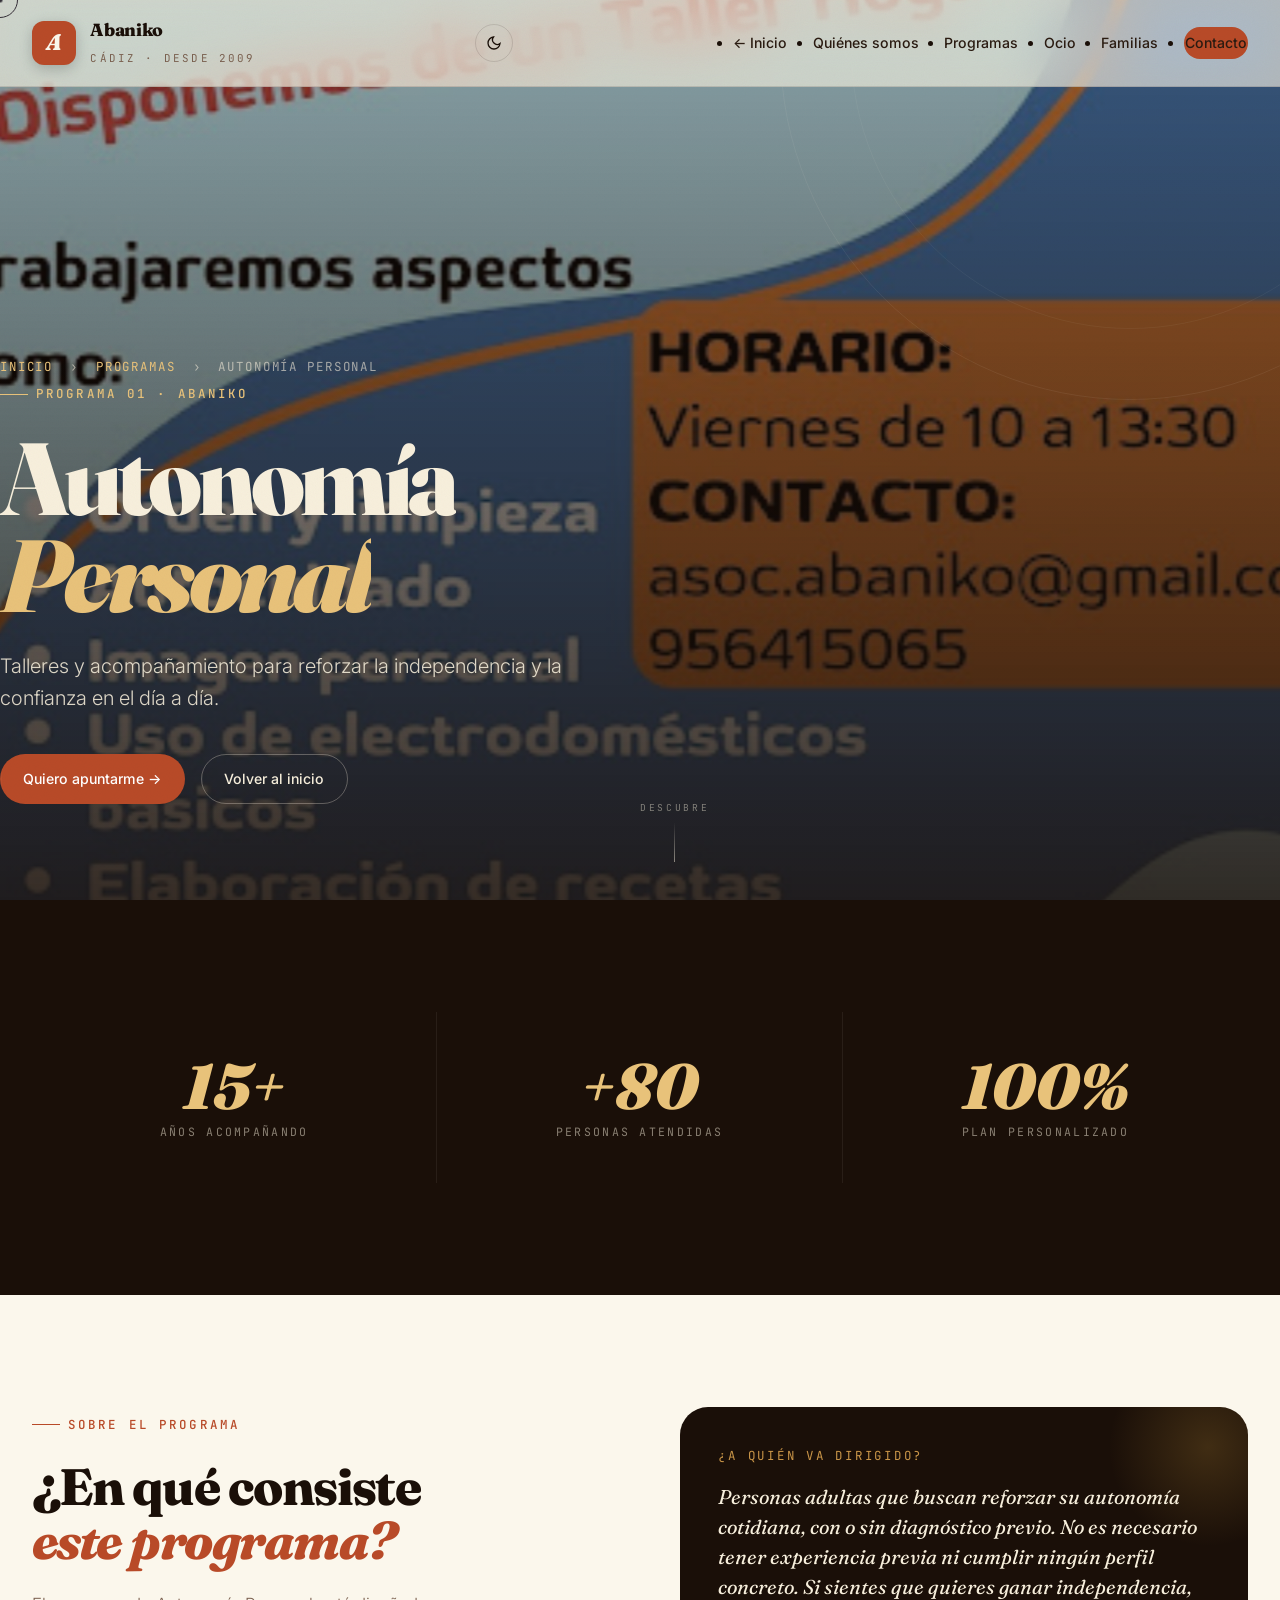
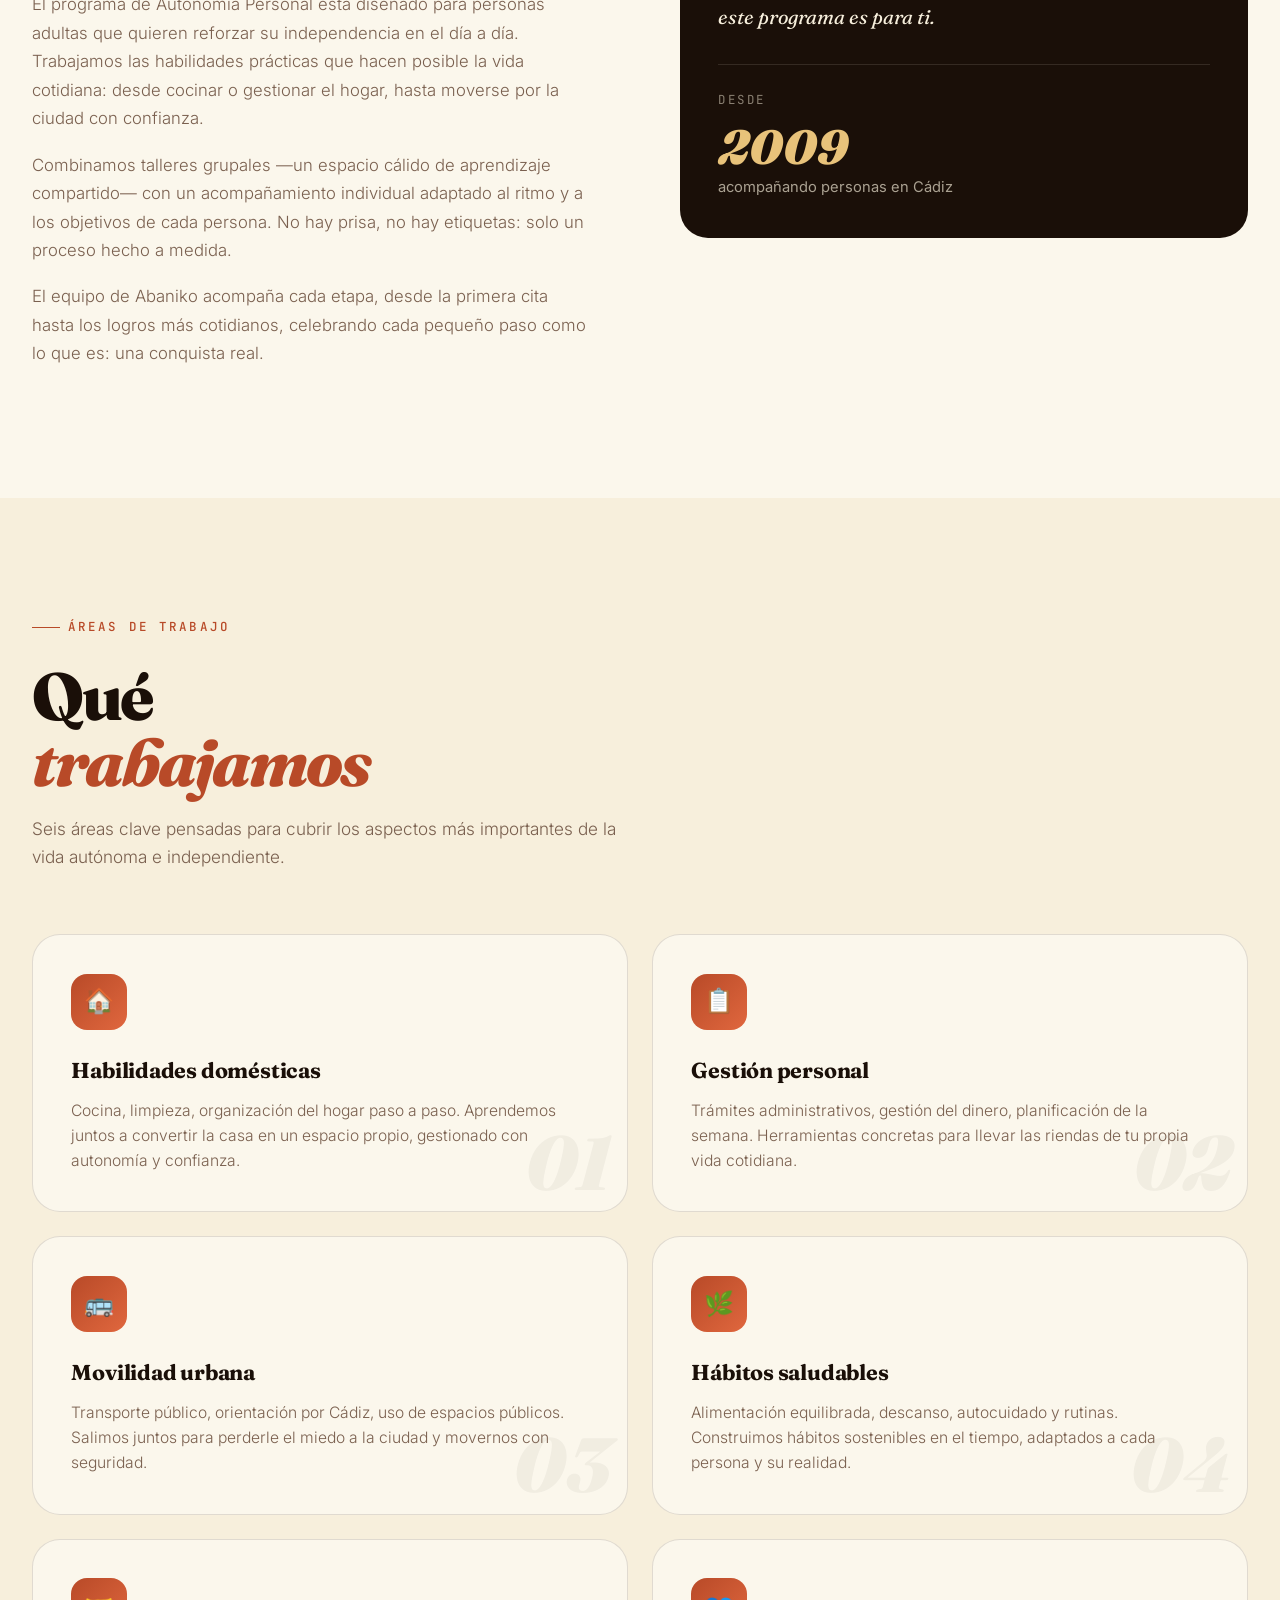
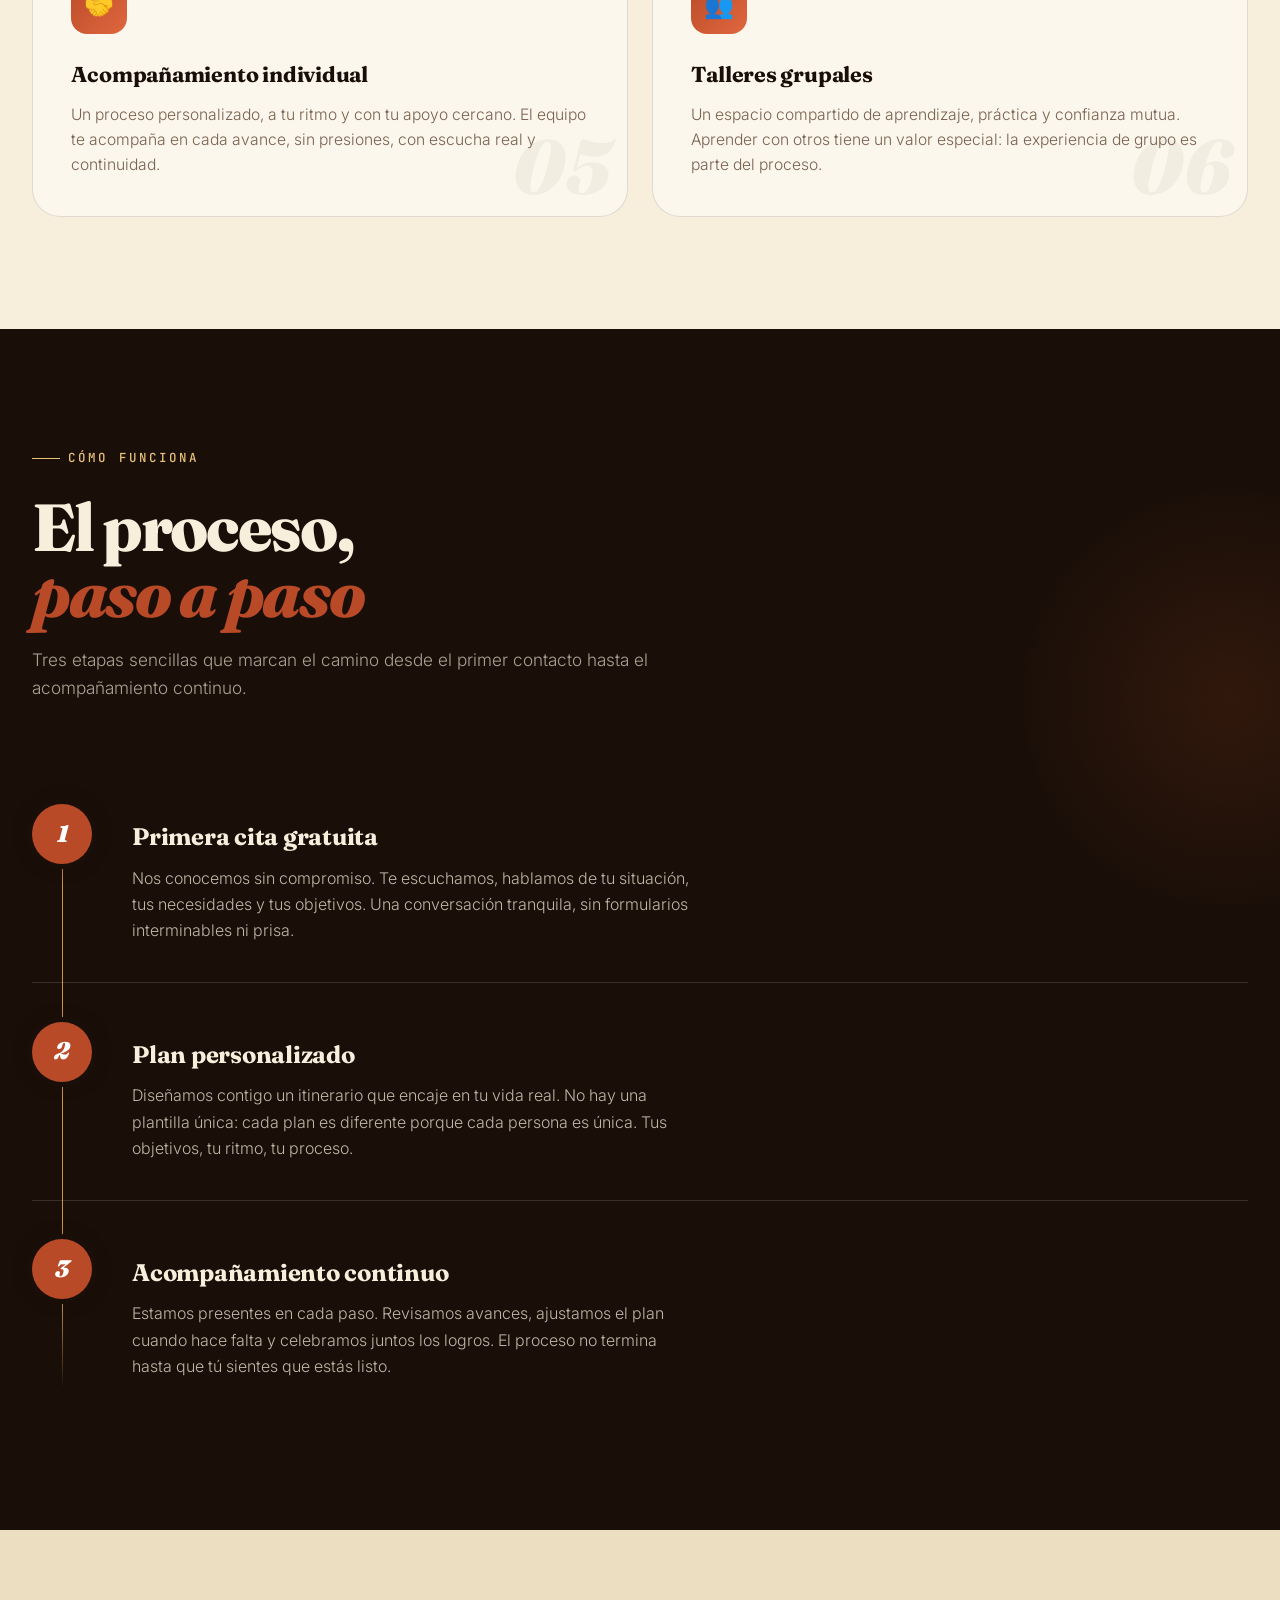
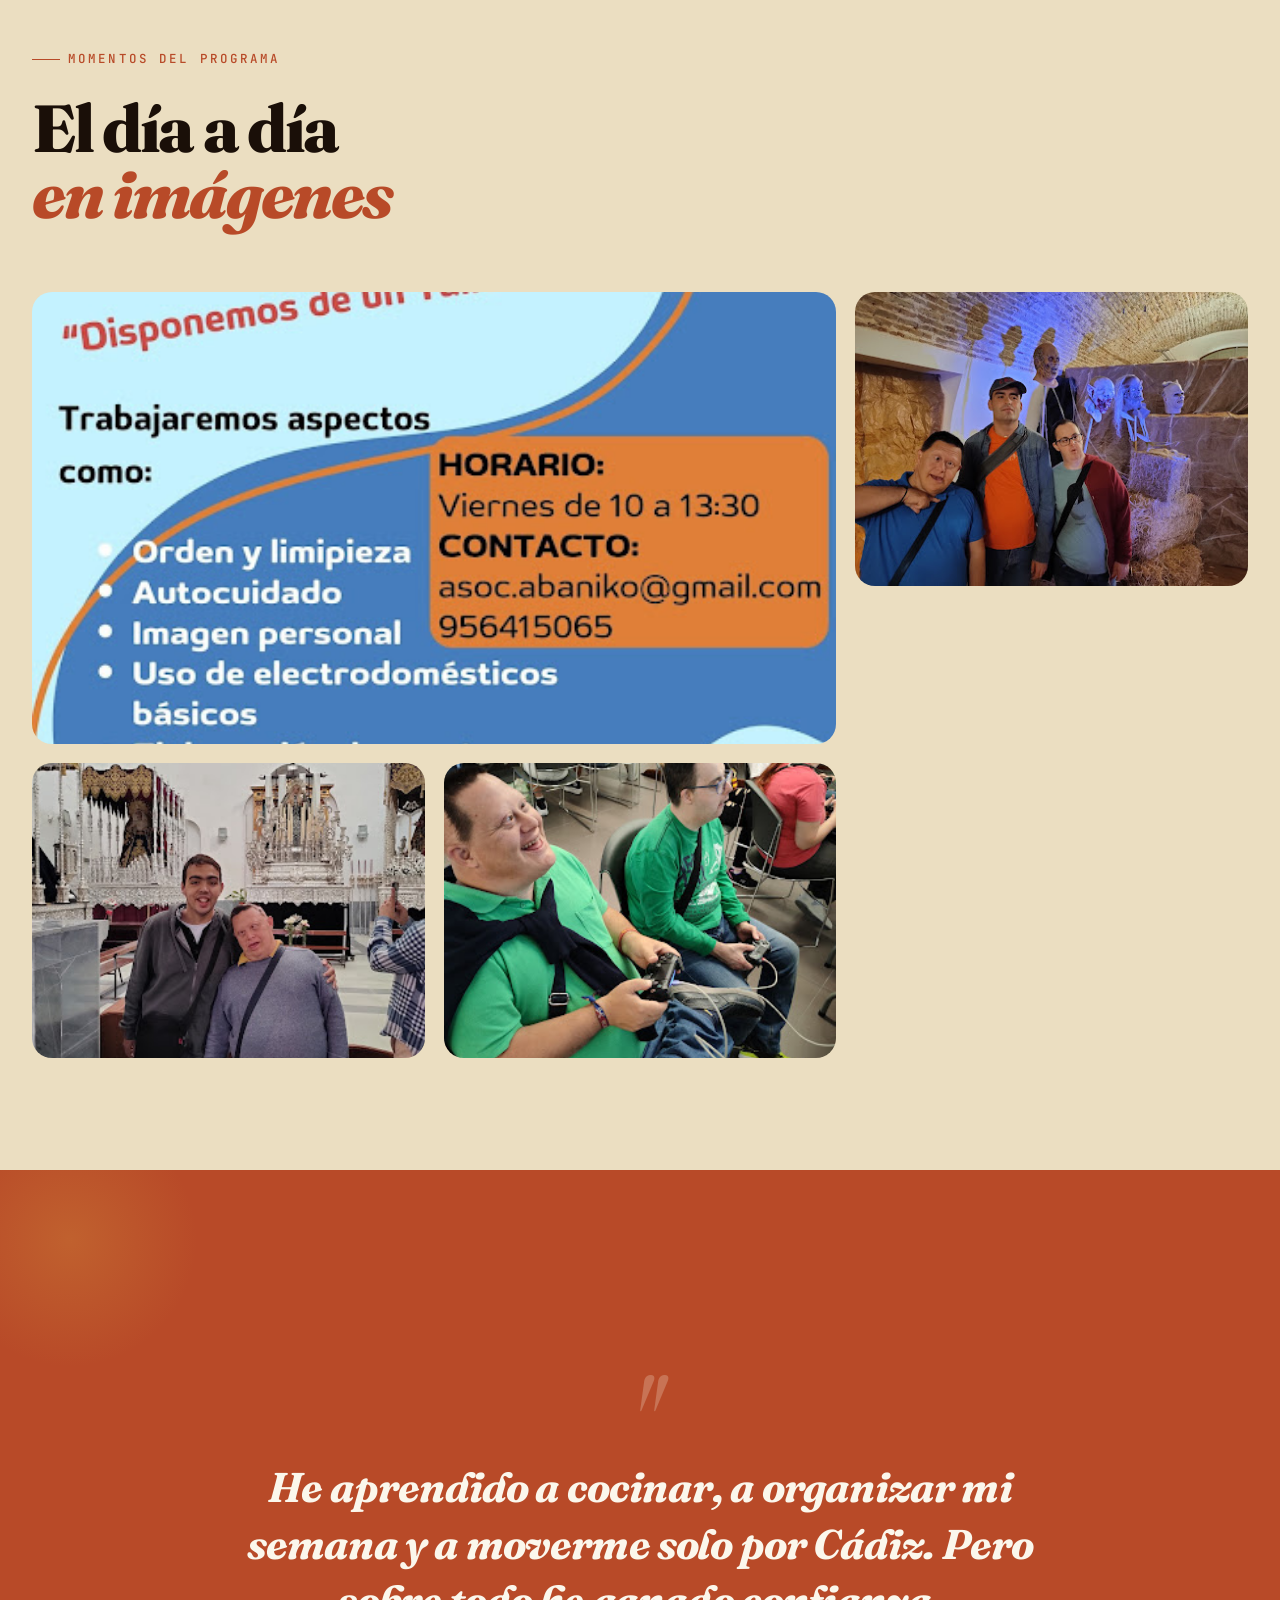
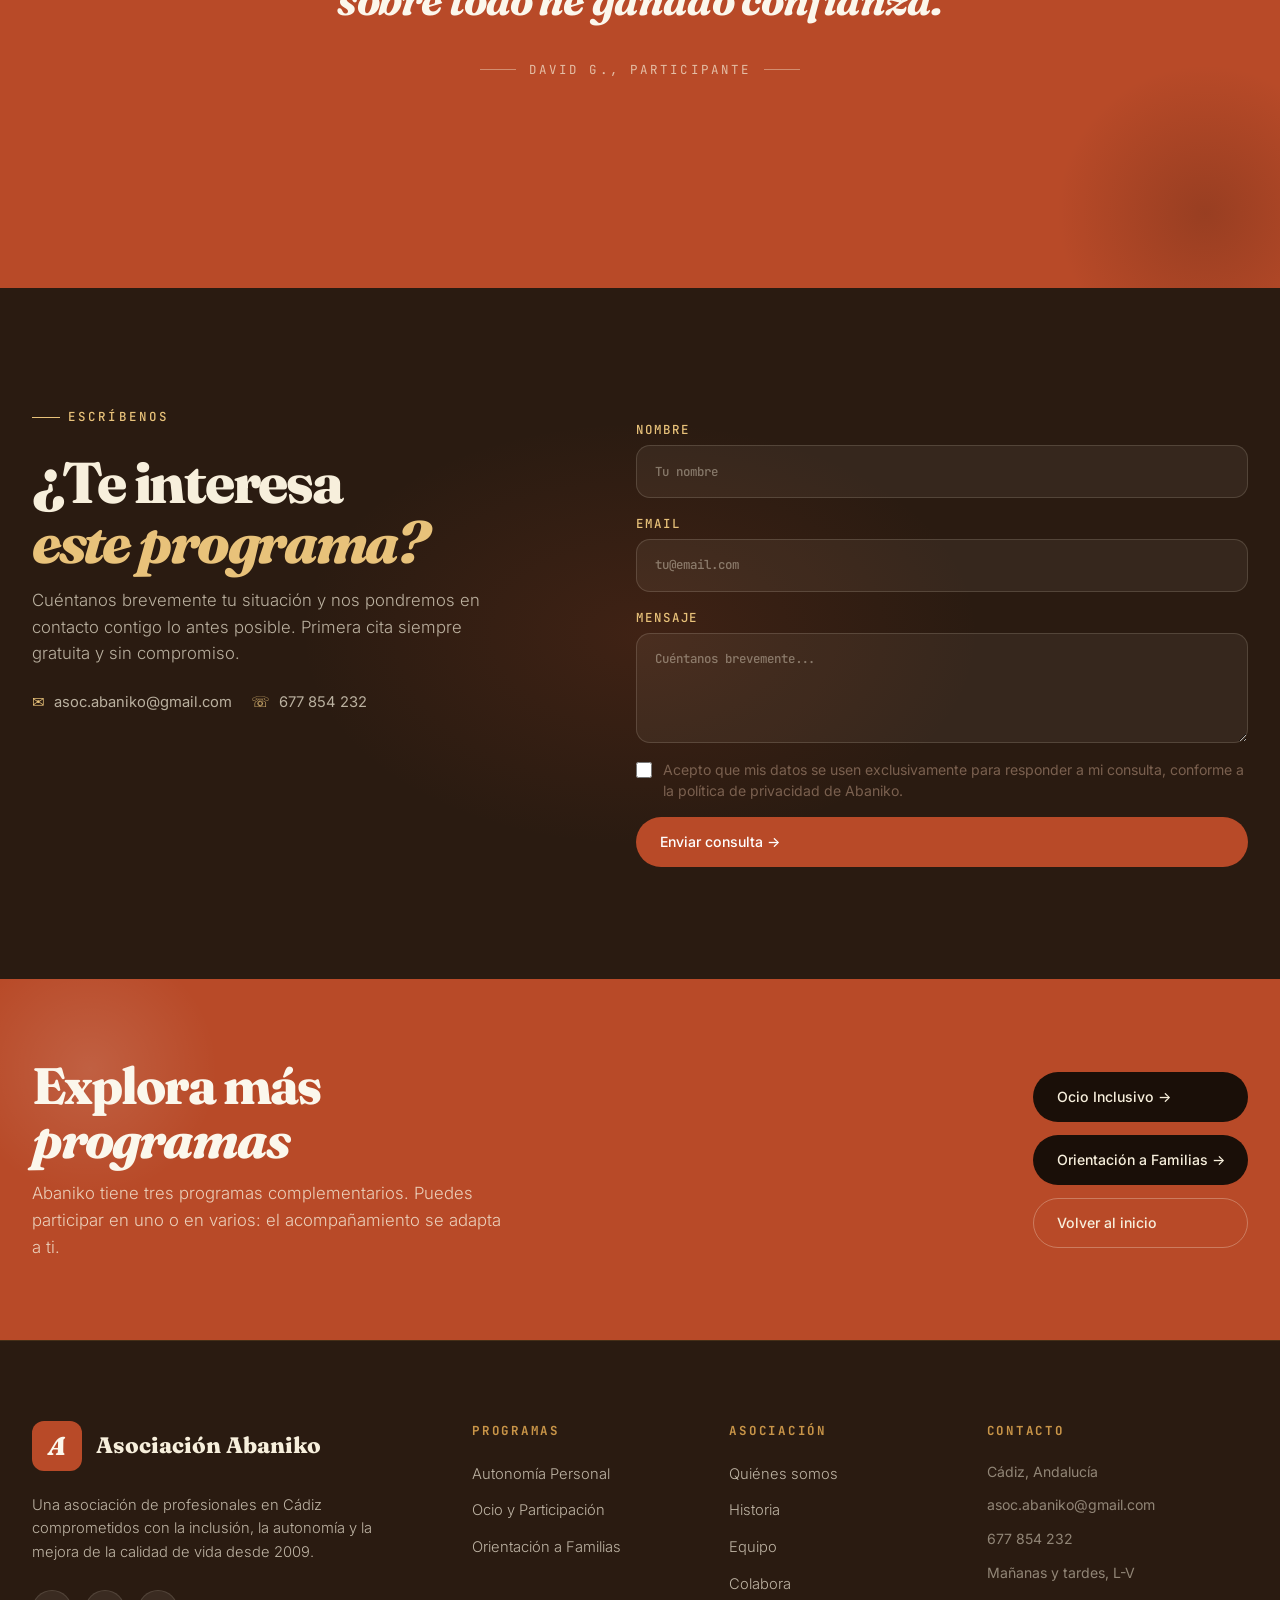
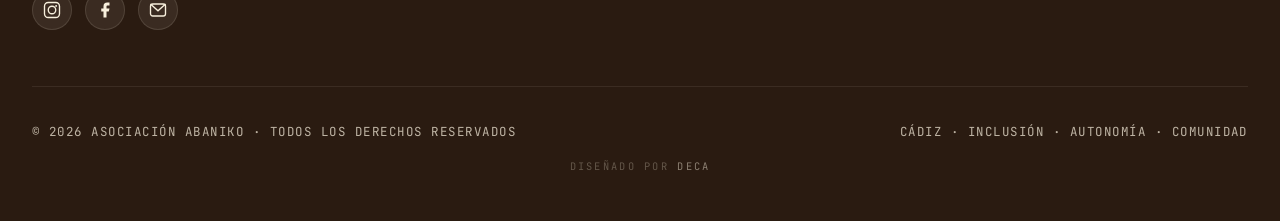
==== commit 4f8a3c54: "actualizado" ====
--- a/autonomia.html
+++ b/autonomia.html
@@ -471,6 +471,7 @@
       <span>© 2026 ASOCIACIÓN ABANIKO · TODOS LOS DERECHOS RESERVADOS</span>
       <span>CÁDIZ · INCLUSIÓN · AUTONOMÍA · COMUNIDAD</span>
     </div>
+    <p class="footer-credit">Diseñado por <a href="#" aria-label="DeCa · Diseñador">DeCa</a></p>
   </div>
 </footer>
 
--- a/assets/program-page.css
+++ b/assets/program-page.css
@@ -1207,6 +1207,23 @@
   .float-contact-btn { width: 48px; height: 48px; }
   .float-contact-btn::before { display: none; }
 }
+
+/* ─────────────────── DESIGNED BY ─────────────────── */
+.footer-credit {
+  text-align: center;
+  padding: 1rem 0 .4rem;
+  font-family: 'JetBrains Mono', monospace;
+  font-size: .65rem;
+  letter-spacing: .22em;
+  text-transform: uppercase;
+  color: rgba(247,239,220,.28);
+}
+.footer-credit a {
+  color: rgba(247,239,220,.48);
+  text-decoration: none;
+  transition: color .25s;
+}
+.footer-credit a:hover { color: var(--page-accent); }
 
 /* ─────────────────── PAGE TRANSITION ─────────────────── */
 html { transition: opacity .32s ease; }
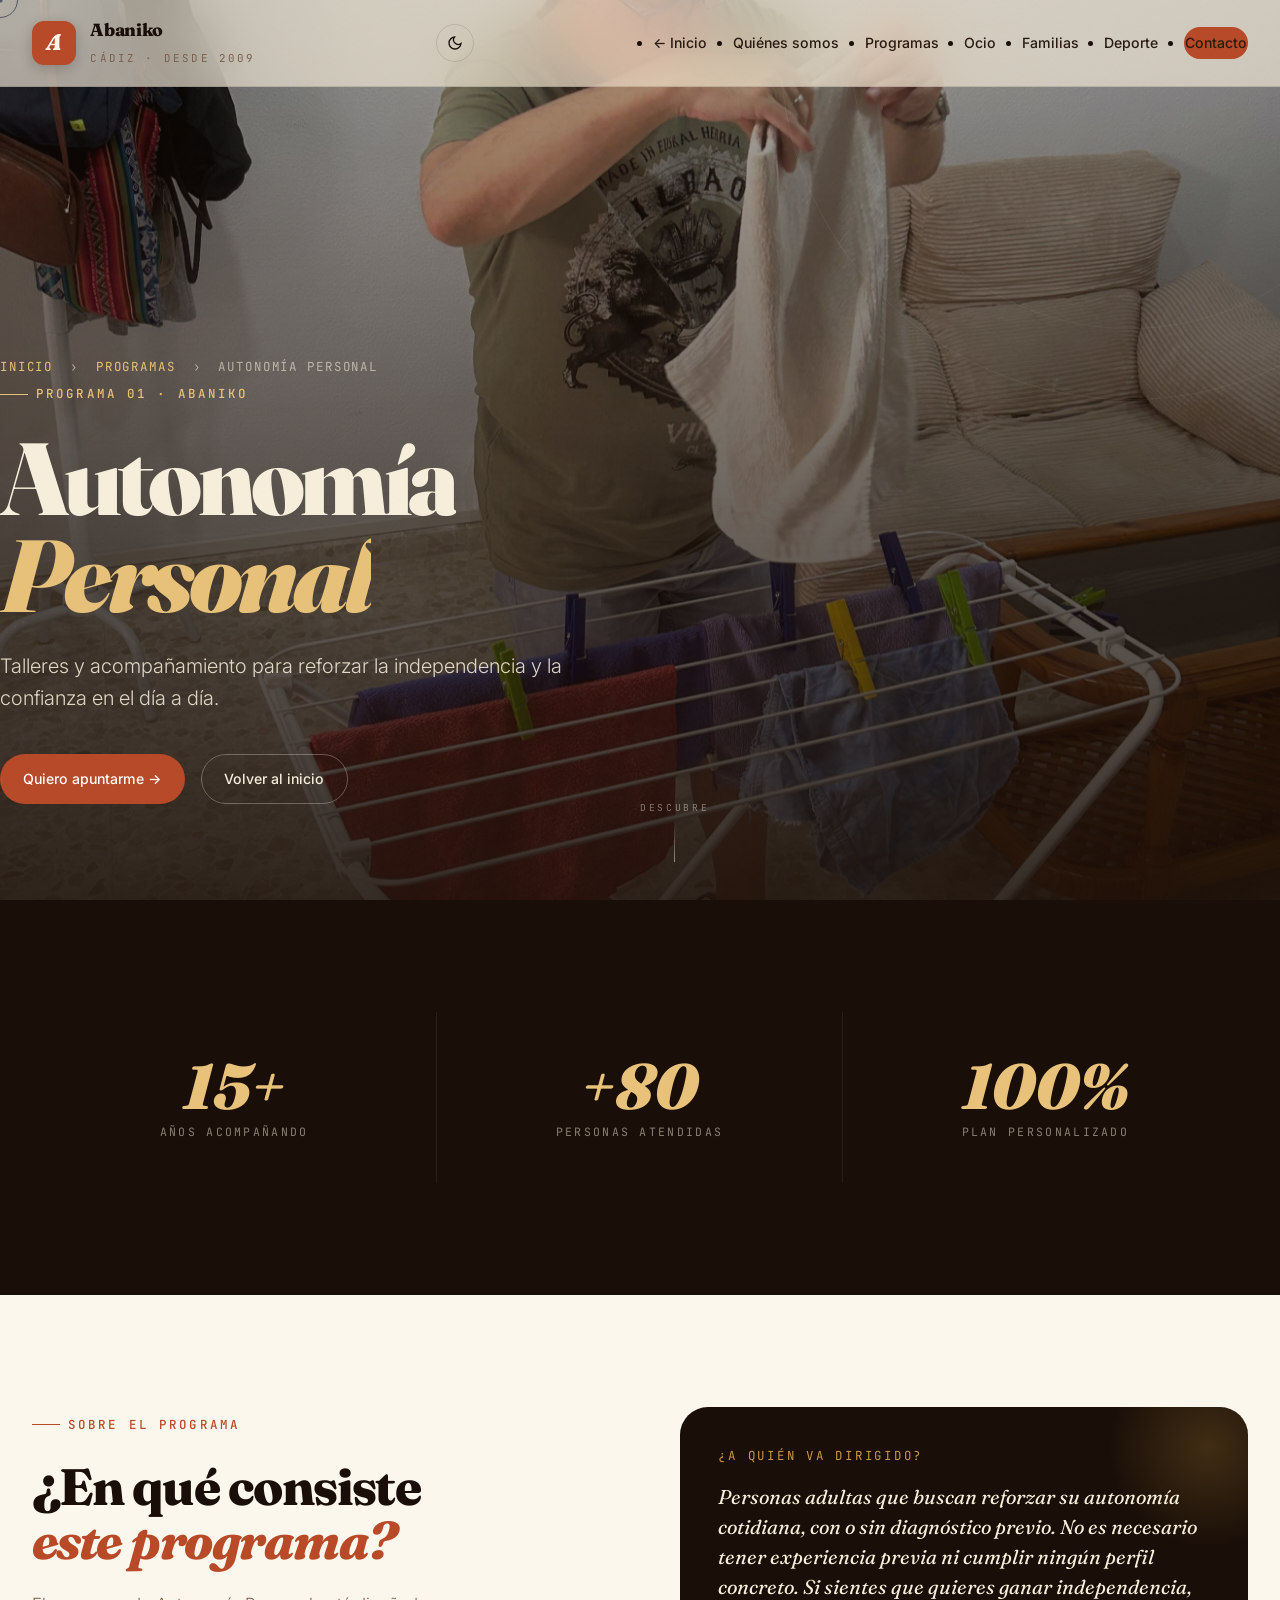
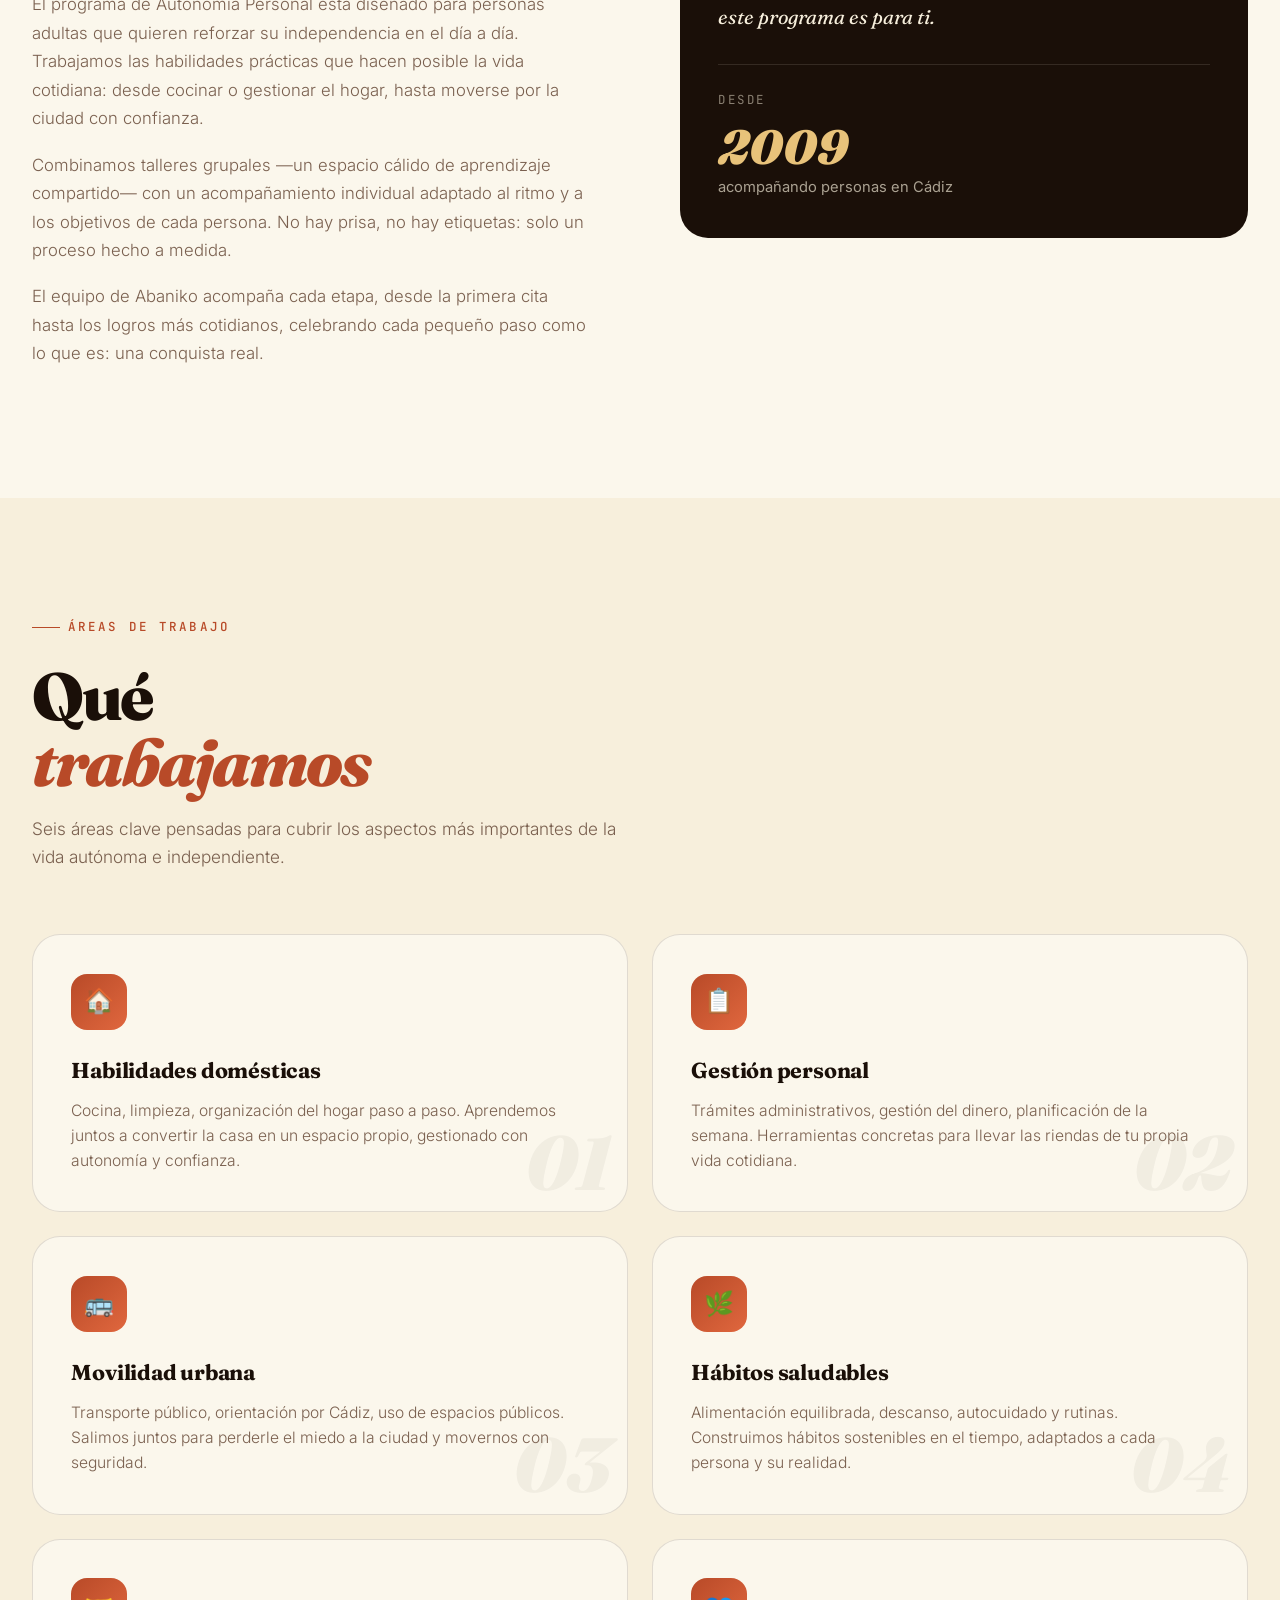
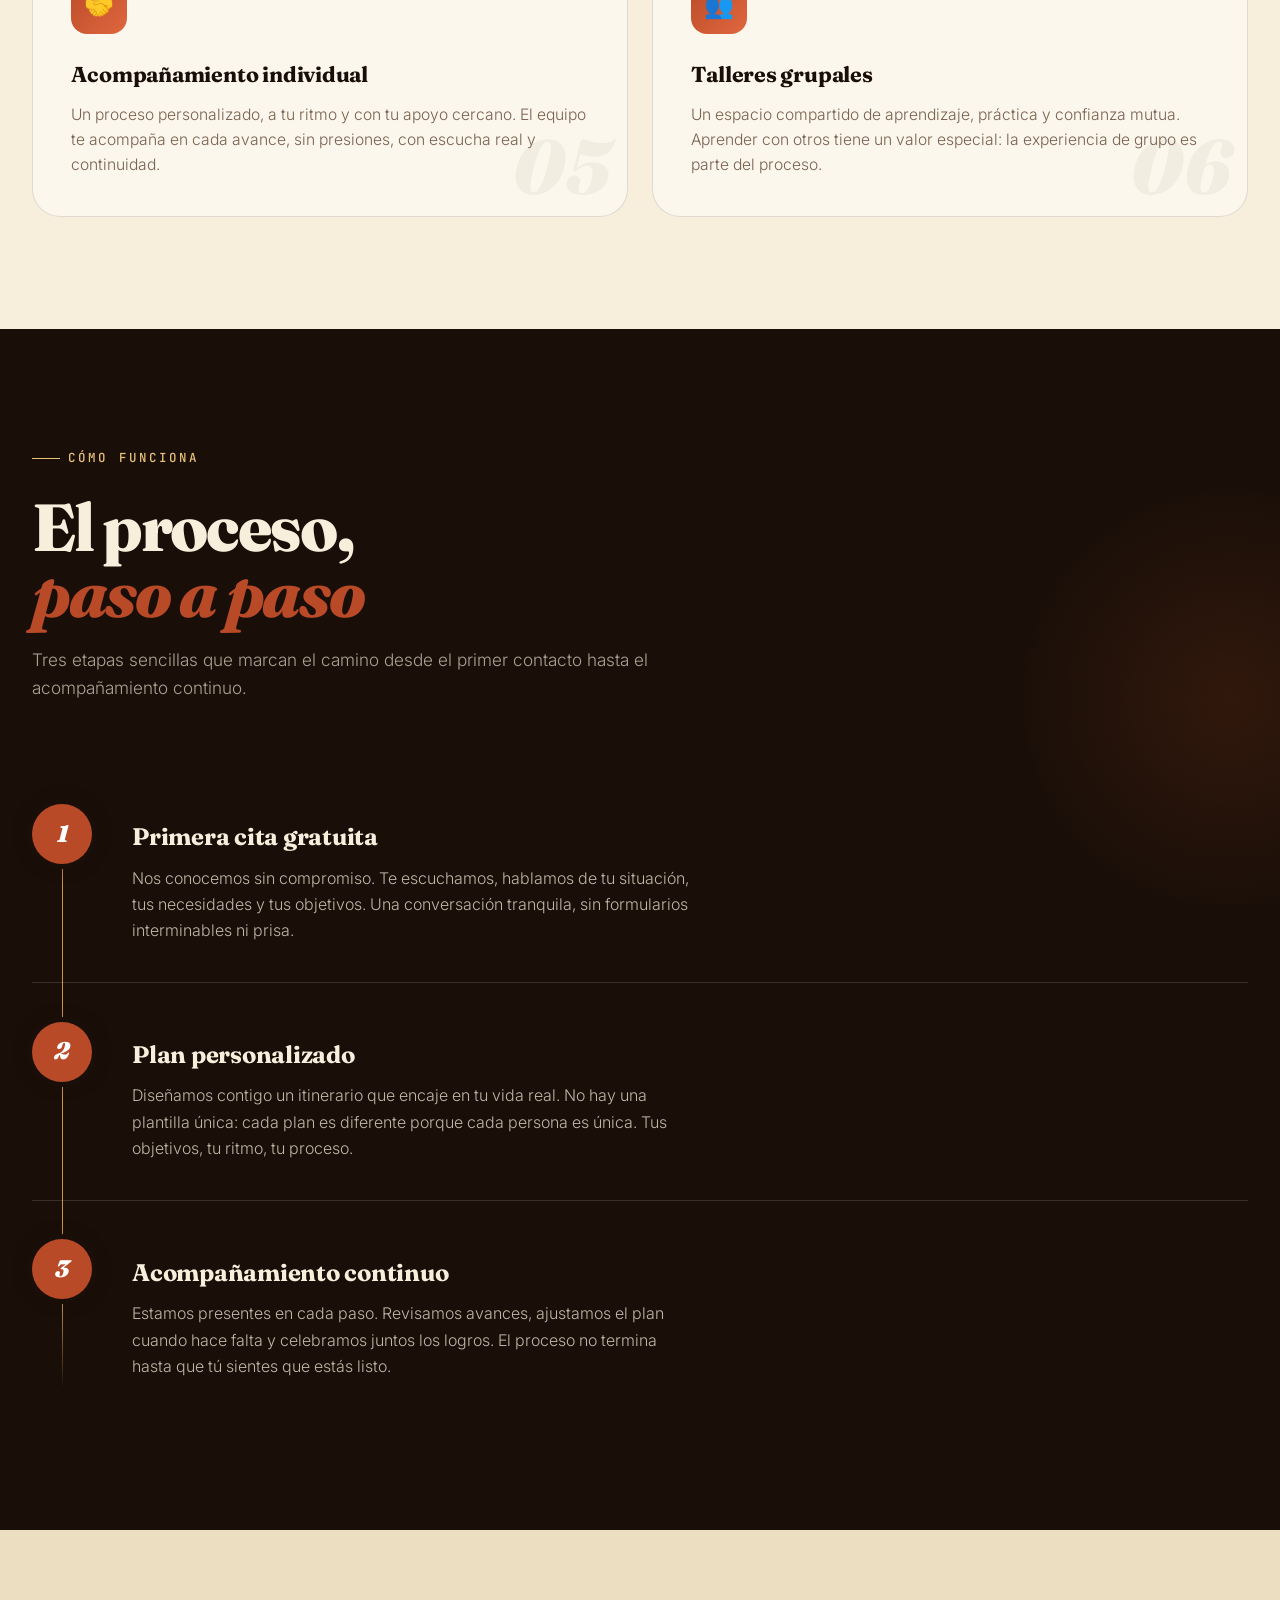
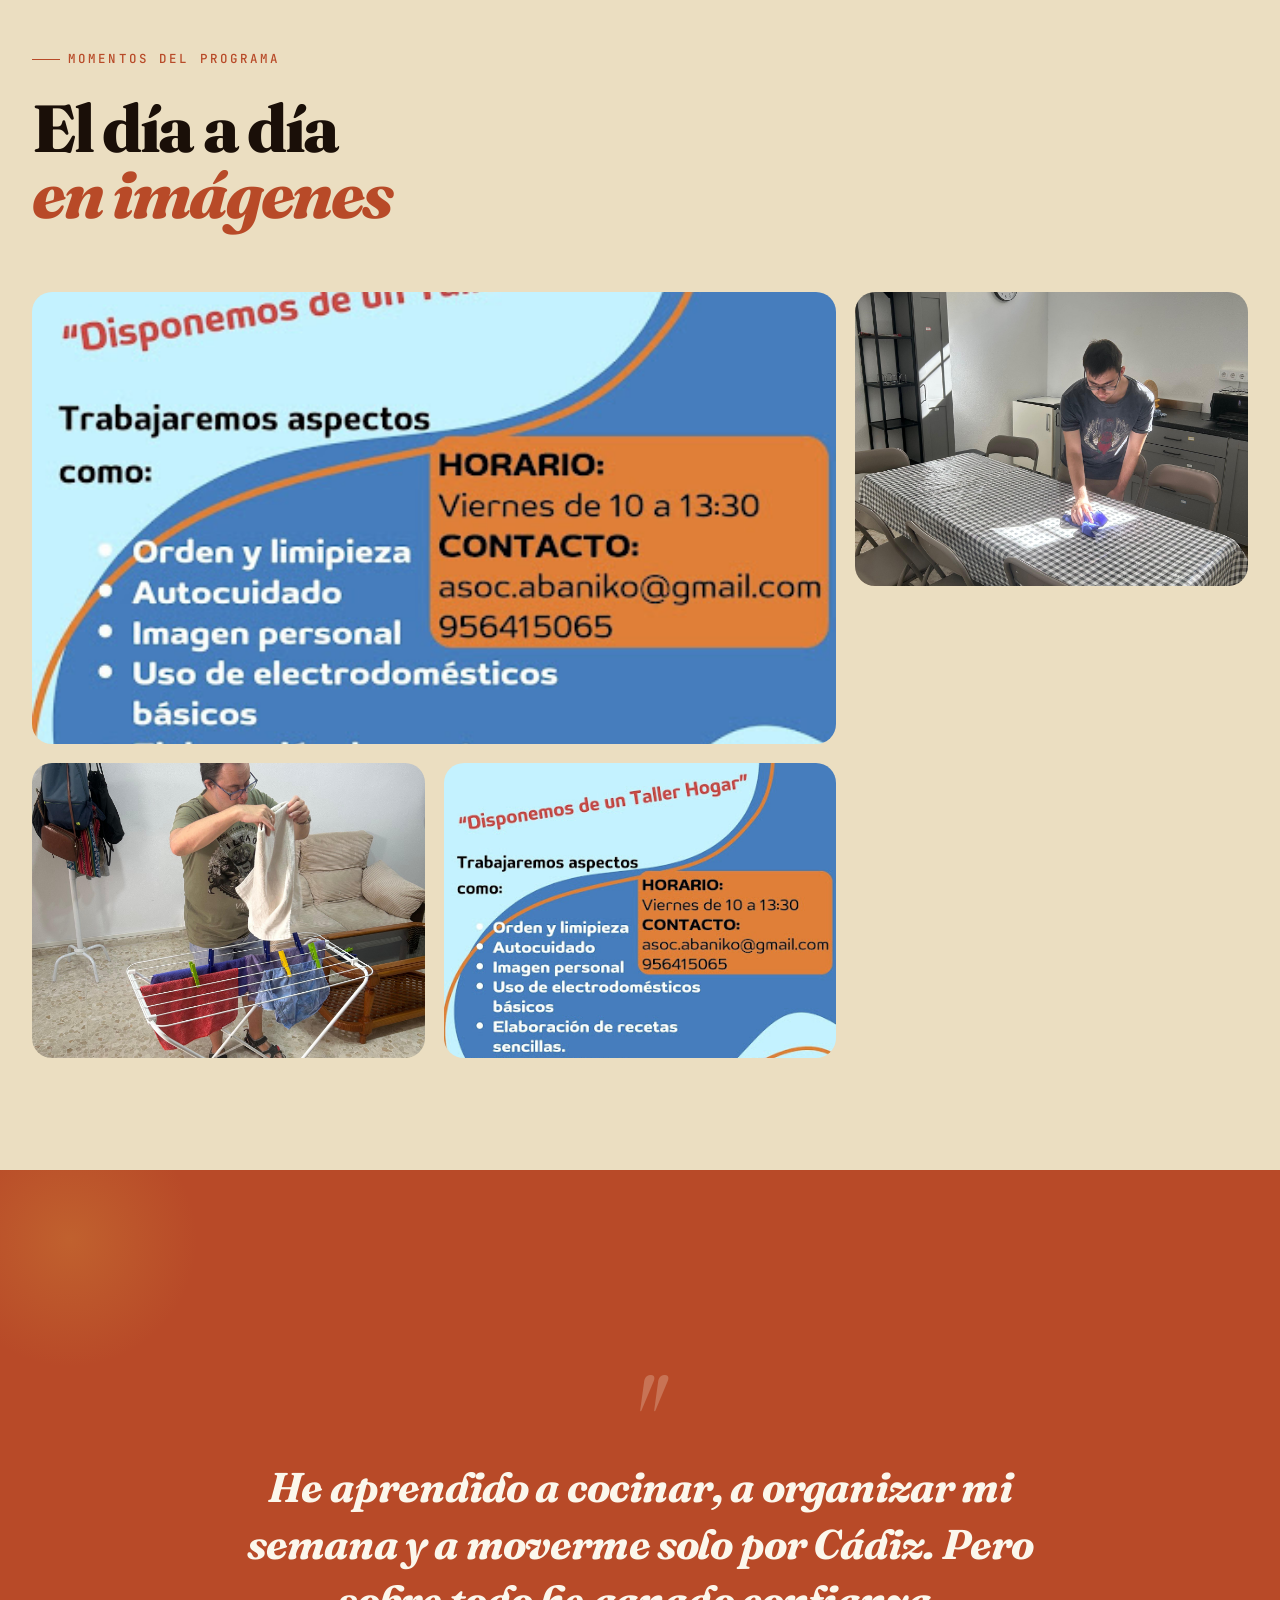
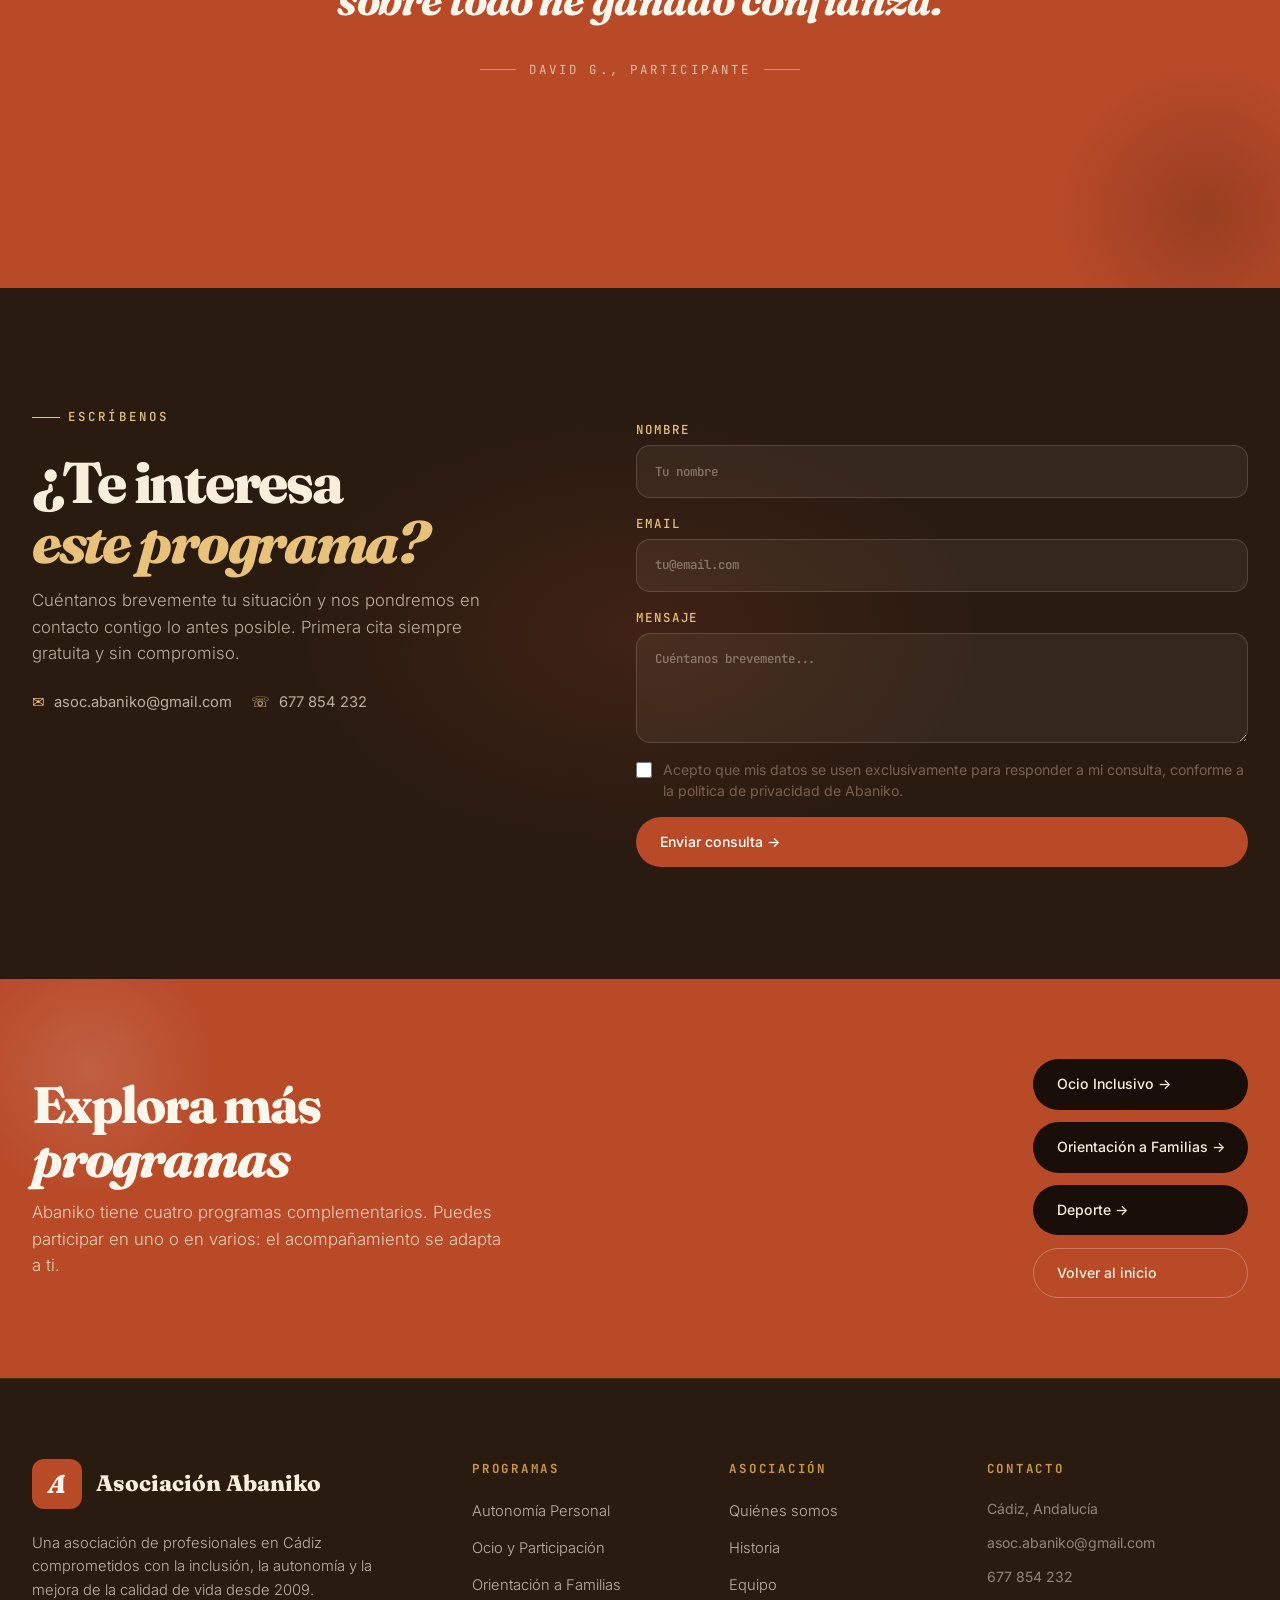
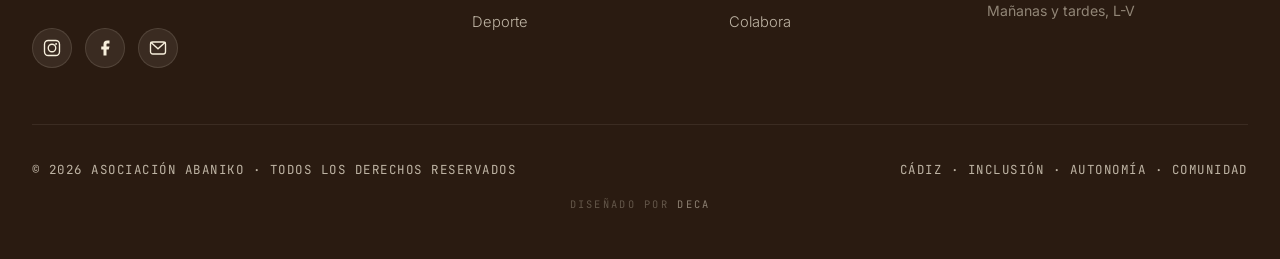
==== commit 327b7b1d: "actualizado" ====
--- a/autonomia.html
+++ b/autonomia.html
@@ -18,7 +18,7 @@
 <meta property="og:title" content="Autonomía Personal · Asociación Abaniko">
 <meta property="og:description" content="Talleres y acompañamiento para reforzar la independencia y la confianza en el día a día. Asociación Abaniko, Cádiz.">
 <meta property="og:site_name" content="Asociación Abaniko">
-<meta property="og:image" content="https://www.asociacionabaniko.org/assets/images/autonomia-domestica.jpg">
+<meta property="og:image" content="https://www.asociacionabaniko.org/assets/images/autonomia-tendedero.jpg">
 <meta property="og:image:width" content="1200">
 <meta property="og:image:height" content="630">
 
@@ -26,7 +26,7 @@
 <meta name="twitter:card" content="summary_large_image">
 <meta name="twitter:title" content="Autonomía Personal · Asociación Abaniko">
 <meta name="twitter:description" content="Talleres y acompañamiento para reforzar la independencia en el día a día. Abaniko, Cádiz.">
-<meta name="twitter:image" content="https://www.asociacionabaniko.org/assets/images/autonomia-domestica.jpg">
+<meta name="twitter:image" content="https://www.asociacionabaniko.org/assets/images/autonomia-tendedero.jpg">
 
 <link rel="canonical" href="https://www.asociacionabaniko.org/autonomia.html">
 <link rel="manifest" href="manifest.json">
@@ -126,6 +126,7 @@
       <li><a href="index.html#programas">Programas</a></li>
       <li><a href="ocio.html">Ocio</a></li>
       <li><a href="familias.html">Familias</a></li>
+      <li><a href="deporte.html">Deporte</a></li>
       <li><a href="#contacto" class="btn btn-primary"><span>Contacto</span></a></li>
     </ul>
   </nav>
@@ -135,7 +136,7 @@
 
 <!-- ════════════ HERO ════════════ -->
 <section class="pp-hero" aria-labelledby="hero-title">
-  <div class="pp-hero-bg" style="background-image: url('assets/images/autonomia-domestica.jpg');" role="img" aria-label="Persona practicando habilidades domésticas"></div>
+  <div class="pp-hero-bg" style="background-image: url('assets/images/autonomia-tendedero.jpg');" role="img" aria-label="Persona practicando habilidades domésticas en un taller de autonomía"></div>
   <div class="pp-hero-overlay" aria-hidden="true"></div>
   <div class="pp-hero-arc" aria-hidden="true"></div>
 
@@ -323,20 +324,20 @@
 
     <div class="pp-gallery-grid">
       <figure class="pp-gallery-item reveal d1">
-        <img src="assets/images/autonomia-domestica.jpg" alt="Participante practicando habilidades domésticas" loading="lazy">
+        <img src="assets/images/autonomia-domestica.jpg" alt="Participante practicando limpieza y cuidado del hogar" loading="lazy">
         <figcaption class="pp-gallery-overlay">Habilidades domésticas</figcaption>
       </figure>
       <figure class="pp-gallery-item reveal d2">
-        <img src="assets/images/actividad-08.jpg" alt="Actividad grupal del programa" loading="lazy">
+        <img src="assets/images/autonomia-limpieza.jpg" alt="Participante realizando tareas de limpieza en el taller" loading="lazy">
         <figcaption class="pp-gallery-overlay">Taller grupal</figcaption>
       </figure>
       <figure class="pp-gallery-item reveal d3">
-        <img src="assets/images/actividad-09.jpg" alt="Sesión de acompañamiento individual" loading="lazy">
-        <figcaption class="pp-gallery-overlay">Acompañamiento</figcaption>
+        <img src="assets/images/autonomia-tendedero.jpg" alt="Participante tendiendo ropa como parte de una rutina de autonomía" loading="lazy">
+        <figcaption class="pp-gallery-overlay">Autonomía en casa</figcaption>
       </figure>
       <figure class="pp-gallery-item reveal d4">
-        <img src="assets/images/actividad-10.jpg" alt="Actividad del programa de autonomía" loading="lazy">
-        <figcaption class="pp-gallery-overlay">Autonomía en la ciudad</figcaption>
+        <img src="assets/images/autonomia-domestica.jpg" alt="Actividad del programa de autonomía personal" loading="lazy">
+        <figcaption class="pp-gallery-overlay">Rutinas cotidianas</figcaption>
       </figure>
     </div>
   </div>
@@ -404,11 +405,12 @@
   <div class="shell pfc-inner">
     <div class="pfc-text">
       <h2>Explora más<br><em>programas</em></h2>
-      <p>Abaniko tiene tres programas complementarios. Puedes participar en uno o en varios: el acompañamiento se adapta a ti.</p>
+      <p>Abaniko tiene cuatro programas complementarios. Puedes participar en uno o en varios: el acompañamiento se adapta a ti.</p>
     </div>
     <div class="pfc-btns">
       <a href="ocio.html" class="btn btn-dark"><span>Ocio Inclusivo →</span></a>
       <a href="familias.html" class="btn btn-dark"><span>Orientación a Familias →</span></a>
+      <a href="deporte.html" class="btn btn-dark"><span>Deporte →</span></a>
       <a href="index.html" class="btn btn-outline-light"><span>Volver al inicio</span></a>
     </div>
   </div>
@@ -443,6 +445,7 @@
           <li><a href="autonomia.html" aria-current="page">Autonomía Personal</a></li>
           <li><a href="ocio.html">Ocio y Participación</a></li>
           <li><a href="familias.html">Orientación a Familias</a></li>
+          <li><a href="deporte.html">Deporte</a></li>
         </ul>
       </div>
 
--- a/assets/program-page.css
+++ b/assets/program-page.css
@@ -1412,7 +1412,7 @@
 
 /* ═══════════════════ RESPONSIVE ═══════════════════ */
 
-/* 1100px */
+/* ── 1100px · tablet landscape ───────────────────── */
 @media (max-width: 1100px) {
   .pp-about-grid { grid-template-columns: 1fr; gap: 3rem; }
   .pp-features-grid { grid-template-columns: 1fr 1fr; }
@@ -1423,7 +1423,27 @@
   .pfc-btns { flex-direction: row; flex-wrap: wrap; }
 }
 
-/* 740px */
+/* ── 900px · tablet portrait ─────────────────────── */
+@media (max-width: 900px) {
+  section { padding: 5.5rem 0; }
+
+  /* Gallery: 3 cols → 2 cols (first item full-width) */
+  .pp-gallery-grid { grid-template-columns: 1fr 1fr; gap: 1rem; }
+  .pp-gallery-item:first-child { grid-column: span 2; aspect-ratio: 16/8; }
+
+  /* Numbers: stay 3-col but tighter padding */
+  .pp-number-item { padding: 2rem 1.2rem; }
+
+  /* Footer cols → 2 */
+  .footer-top { grid-template-columns: 1fr 1fr; gap: 2rem; }
+
+  /* Font weight legibility */
+  .pp-about-text p, .pp-feature-card p,
+  .pp-step-content p, .pp-cta p,
+  .footer-brand p, .pfc-text p { font-weight: 400; }
+}
+
+/* ── 740px · mobile (hamburger nav) ──────────────── */
 @media (max-width: 740px) {
   body { cursor: auto; }
   section { padding: 5rem 0; }
@@ -1480,22 +1500,21 @@
   .pp-hero-content { padding: 5.5rem 0 3rem; }
   .pp-hero-arc { display: none; }
   .pp-breadcrumb { padding-top: 4rem; }
+  .pp-hero-actions { flex-wrap: wrap; gap: .75rem; }
 
   /* Nav header */
   .nav-inner { padding: .75rem 1.25rem; }
 
-  /* Features */
+  /* Features: 2-col → 1-col */
   .pp-features-grid { grid-template-columns: 1fr; }
 
-  /* Steps */
+  /* Steps connector */
   .pp-steps-list::before { left: 29px; }
-
-  /* Gallery */
-  .pp-gallery-grid { grid-template-columns: 1fr 1fr; }
+  .pp-step { grid-template-columns: 60px 1fr; }
+
+  /* Gallery: 2-col (already from 900px) */
+  .pp-gallery-grid { grid-template-columns: 1fr 1fr; gap: .8rem; }
   .pp-gallery-item:first-child { grid-column: span 2; }
-
-  /* Steps */
-  .pp-step { grid-template-columns: 60px 1fr; }
 
   /* Quote */
   .pp-quote blockquote { font-size: clamp(1.3rem, 5vw, 2rem); }
@@ -1517,7 +1536,44 @@
   input, textarea, select { font-size: max(1rem, 16px); }
 }
 
-/* 480px */
+/* ── 600px · phones grandes / landscape ─────────── */
+@media (max-width: 600px) {
+  .shell { padding: 0 1.1rem; }
+  section { padding: 4.2rem 0; }
+  .section-head { margin-bottom: 2.5rem; }
+  .section-head h2 { font-size: clamp(2rem, 8.5vw, 3rem); }
+  .section-head p { font-size: 1rem; }
+
+  /* Hero */
+  .pp-hero h1 { font-size: clamp(2.2rem, 9vw, 3.2rem); }
+  .pp-hero-content { padding: 5rem 0 2.8rem; }
+  .pp-hero-actions { flex-direction: column; align-items: stretch; }
+  .pp-hero-actions .btn { text-align: center; justify-content: center; min-height: 52px; }
+  .pp-hero-subtitle { font-size: 1rem; }
+
+  /* Gallery: 2-col → 1-col (full images, better than cramped 2-col) */
+  .pp-gallery-grid { grid-template-columns: 1fr; gap: .75rem; }
+  .pp-gallery-item:first-child { grid-column: span 1; aspect-ratio: 16/9; }
+
+  /* Quote */
+  .pp-quote-inner { padding: 3.8rem 1rem; }
+  .pp-quote blockquote { font-size: clamp(1.2rem, 6vw, 1.8rem); }
+
+  /* CTA */
+  .pp-cta { padding: 4rem 0; }
+
+  /* Numbers: 3-col → 2-col */
+  .pp-numbers-grid { grid-template-columns: 1fr 1fr; }
+  .pp-number-item:nth-child(3) { grid-column: span 2; border-right: none; border-top: 1px solid rgba(247,239,220,.07); }
+
+  /* Steps */
+  .pp-step { gap: 1.5rem; }
+
+  /* Pre-footer */
+  .pfc-btns { flex-direction: column; }
+}
+
+/* ── 480px · phones medianos ─────────────────────── */
 @media (max-width: 480px) {
   .nav-inner { padding: .75rem 1rem; }
   section { padding: 3.5rem 0; }
@@ -1537,7 +1593,7 @@
   .pp-number-item { padding: 1.4rem 1rem; }
 }
 
-/* 375px */
+/* ── 375px · phones pequeños ─────────────────────── */
 @media (max-width: 375px) {
   .shell { padding: 0 .9rem; }
   section { padding: 3rem 0; }
@@ -1552,18 +1608,19 @@
   .pp-feature-card { padding: 1.6rem 1.2rem; }
   .pp-about-text h2 { font-size: clamp(1.7rem, 9vw, 2.4rem); }
   .pp-cta h2 { font-size: clamp(1.7rem, 9vw, 2.6rem); }
-}
-
-/* Coarse pointer touch targets */
+  .pp-step { gap: 1.2rem; }
+  .pp-step-content h3 { font-size: 1.15rem; }
+}
+
+/* ── Coarse pointer · touch targets mínimos WCAG 2.5.5 ── */
 @media (pointer: coarse) {
+  .btn { min-height: 48px; }
   #back-top { width: 56px; height: 56px; }
   .nav-toggle { width: 52px; height: 52px; }
   .social-row a { width: 52px; height: 52px; }
-}
-
-/* Font weight legibility on small screens */
-@media (max-width: 900px) {
-  .pp-about-text p, .pp-feature-card p,
-  .pp-step-content p, .pp-cta p,
-  .footer-brand p, .pfc-text p { font-weight: 400; }
-}
+  .float-contact-btn { width: 56px; height: 56px; }
+  .lb-close { width: 52px; height: 52px; }
+  .lb-prev, .lb-next { width: 56px; height: 56px; }
+  .pp-gallery-item { cursor: pointer; }
+  .faq-item summary { min-height: 56px; }
+}
